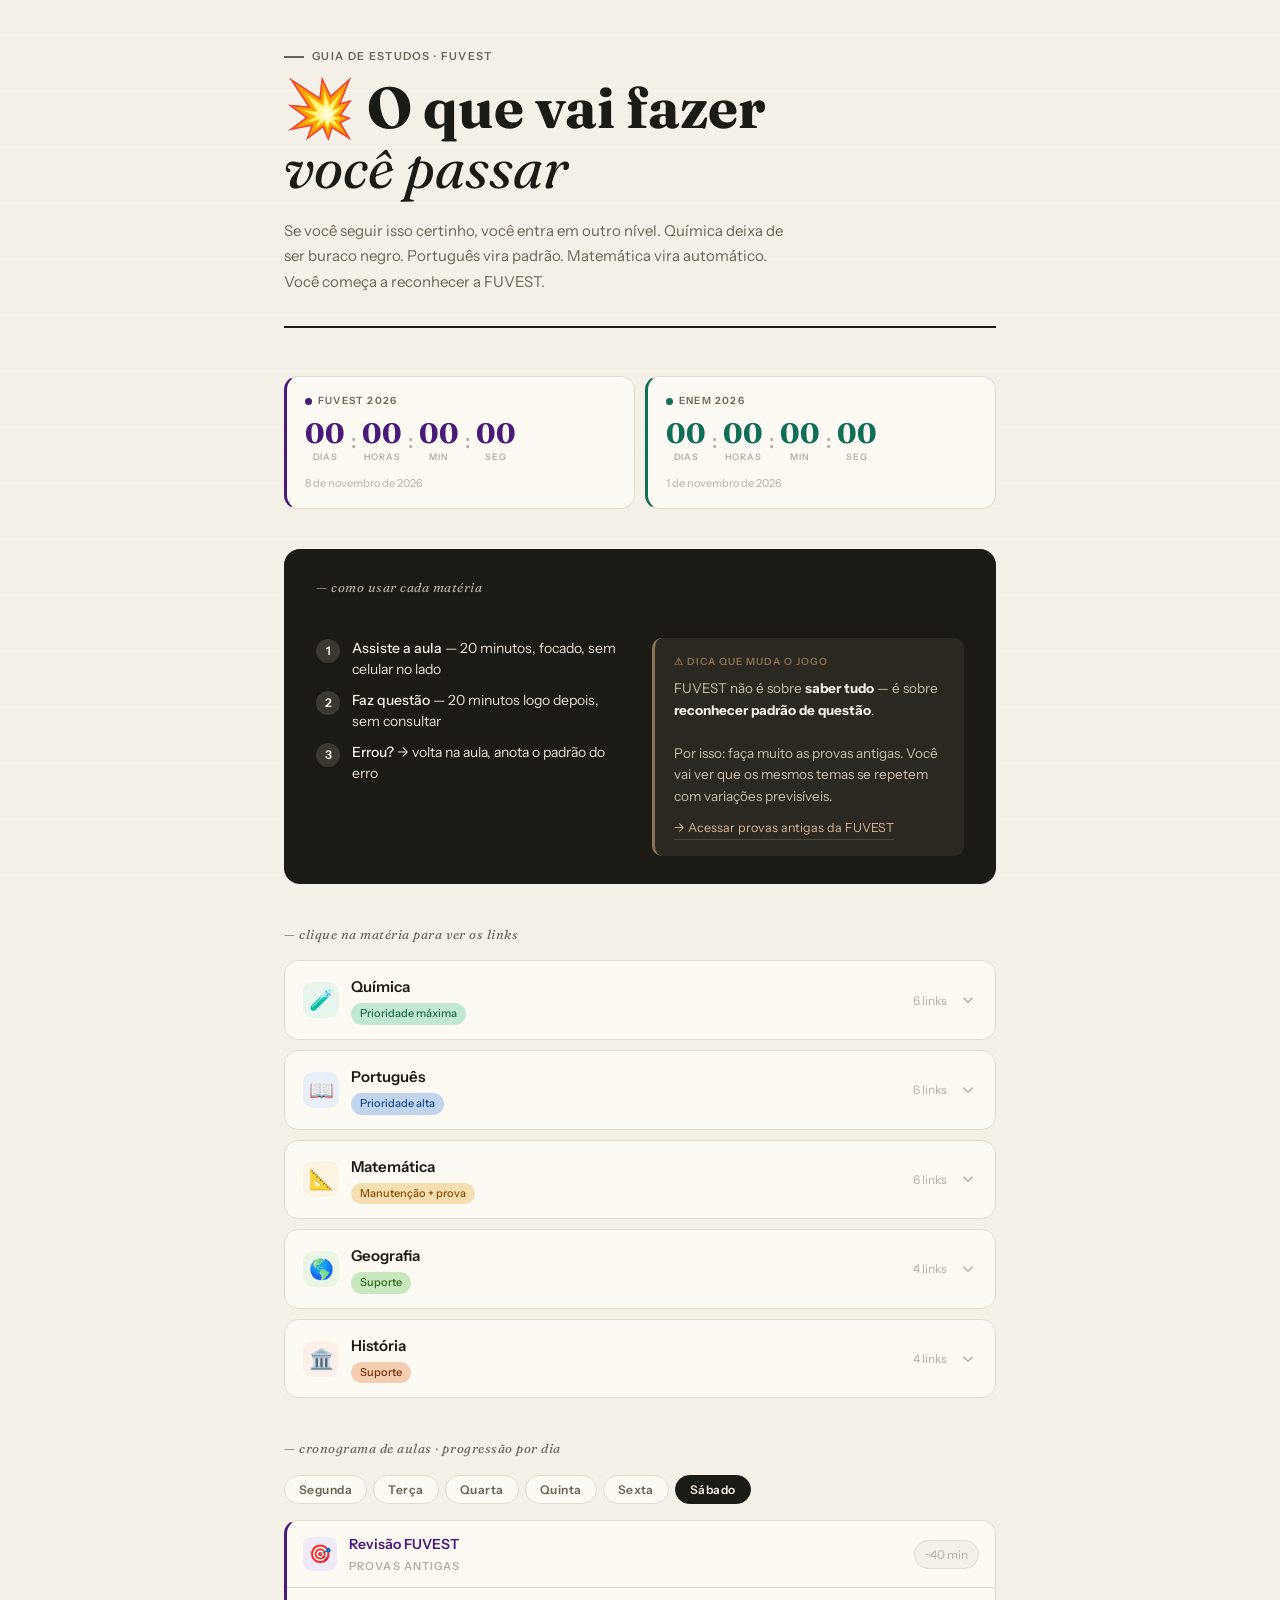
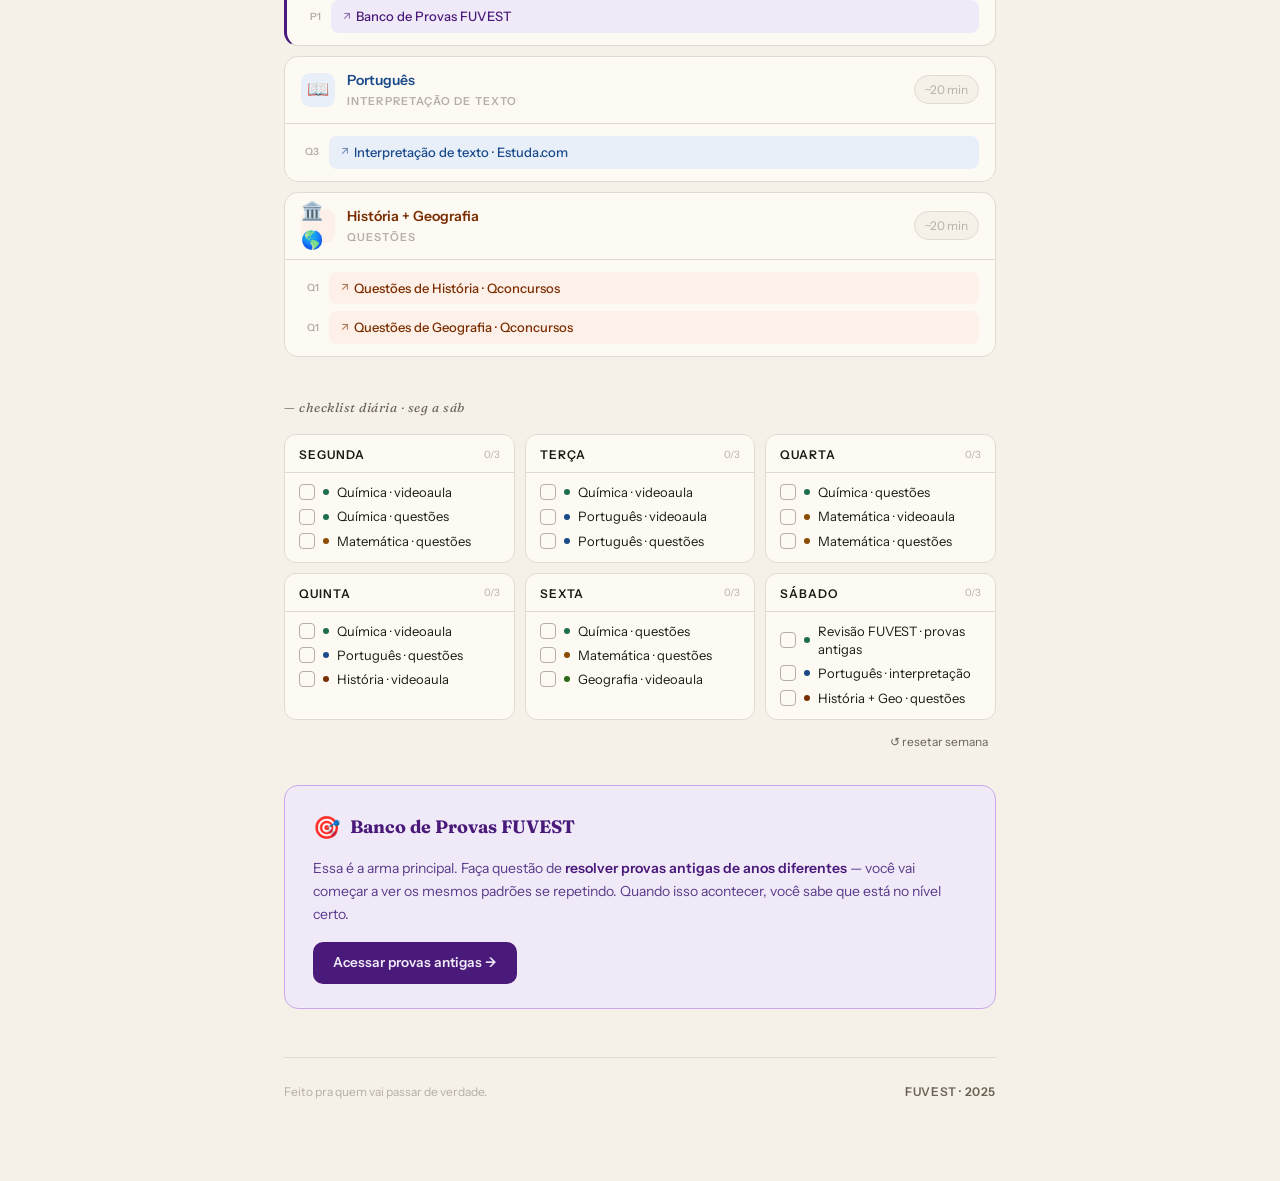
==== Demo.html @ 0f27a781 "Funcionalidades: Adição de estilos de layout, funcionalidade de contagem regressiva, gerenciamento d" ====
<!DOCTYPE html>
<html lang="pt-BR">
<head>
<meta charset="UTF-8">
<meta name="viewport" content="width=device-width, initial-scale=1.0">
<title>💥 O Que Vai Fazer Você Passar</title>
<link rel="preconnect" href="https://fonts.googleapis.com">
<link href="https://fonts.googleapis.com/css2?family=Fraunces:ital,wght@0,400;0,700;1,400&family=Instrument+Sans:wght@400;500;600&display=swap" rel="stylesheet">
<style>
  *, *::before, *::after { box-sizing: border-box; margin: 0; padding: 0; }

  :root {
    --cream: #F5F0E8;
    --ink: #1C1A14;
    --ink-muted: #6B6456;
    --ink-faint: #B5AFA5;
    --paper: #FDFAF4;
    --rule: #E2DACE;

    --quimica: #1D6E4E;
    --quimica-bg: #E8F5EE;
    --quimica-pill: #C2E8D4;

    --portugues: #1A4A8A;
    --portugues-bg: #E8EFF9;
    --portugues-pill: #C2D5F0;

    --matematica: #8A4D00;
    --matematica-bg: #FDF3E3;
    --matematica-pill: #F5DFB0;

    --geo: #2D6B1A;
    --geo-bg: #EBF5E6;
    --geo-pill: #C8E8BE;

    --historia: #7A2D00;
    --historia-bg: #FDF0E8;
    --historia-pill: #F5CDB0;

    --fuvest: #4A1A7A;
    --fuvest-bg: #F0EAF8;
  }

  html { font-size: 16px; }
  body {
    background: var(--cream);
    color: var(--ink);
    font-family: 'Instrument Sans', sans-serif;
    min-height: 100vh;
    line-height: 1.6;
  }

  /* PAPER TEXTURE */
  body::before {
    content: '';
    position: fixed;
    inset: 0;
    background-image:
      repeating-linear-gradient(
        0deg,
        transparent,
        transparent 27px,
        #D8D2C822 28px
      );
    pointer-events: none;
    z-index: 0;
  }

  .container {
    max-width: 760px;
    margin: 0 auto;
    padding: 3rem 1.5rem 5rem;
    position: relative;
    z-index: 1;
  }

  /* HEADER */
  .hero {
    margin-bottom: 3rem;
    padding-bottom: 2rem;
    border-bottom: 2px solid var(--ink);
  }

  .hero-eyebrow {
    font-family: 'Instrument Sans', sans-serif;
    font-size: 11px;
    font-weight: 600;
    letter-spacing: 0.12em;
    text-transform: uppercase;
    color: var(--ink-muted);
    margin-bottom: 0.75rem;
    display: flex;
    align-items: center;
    gap: 8px;
  }

  .hero-eyebrow::before {
    content: '';
    display: inline-block;
    width: 20px;
    height: 2px;
    background: var(--ink-muted);
  }

  .hero-title {
    font-family: 'Fraunces', serif;
    font-size: clamp(2.2rem, 6vw, 3.6rem);
    font-weight: 700;
    line-height: 1.05;
    color: var(--ink);
    margin-bottom: 1.2rem;
  }

  .hero-title em {
    font-style: italic;
    font-weight: 400;
  }

  .hero-desc {
    font-size: 15px;
    color: var(--ink-muted);
    max-width: 500px;
    line-height: 1.7;
  }

  /* CONTAGEM REGRESSIVA */
  .countdown-row {
    display: grid;
    grid-template-columns: 1fr 1fr;
    gap: 10px;
    margin-bottom: 2.5rem;
  }

  @media (max-width: 480px) {
    .countdown-row { grid-template-columns: 1fr; }
  }

  .countdown-card {
    background: var(--paper);
    border: 1px solid var(--rule);
    border-radius: 14px;
    padding: 16px 18px;
    overflow: hidden;
  }

  .countdown-card.fuvest-cd { border-left: 3px solid var(--fuvest); }
  .countdown-card.enem-cd   { border-left: 3px solid #0F6E56; }

  .cd-label {
    font-size: 10px;
    font-weight: 600;
    letter-spacing: 0.12em;
    text-transform: uppercase;
    color: var(--ink-muted);
    margin-bottom: 10px;
    display: flex;
    align-items: center;
    gap: 6px;
  }

  .cd-label-dot {
    width: 7px;
    height: 7px;
    border-radius: 50%;
  }

  .fuvest-cd .cd-label-dot { background: var(--fuvest); }
  .enem-cd   .cd-label-dot { background: #0F6E56; }

  .cd-units {
    display: flex;
    gap: 6px;
    align-items: flex-end;
  }

  .cd-unit { text-align: center; }

  .cd-num {
    font-family: 'Fraunces', serif;
    font-size: 28px;
    font-weight: 700;
    line-height: 1;
    display: block;
    min-width: 36px;
  }

  .fuvest-cd .cd-num { color: var(--fuvest); }
  .enem-cd   .cd-num { color: #0F6E56; }

  .cd-unit-label {
    font-size: 9px;
    font-weight: 600;
    letter-spacing: 0.08em;
    text-transform: uppercase;
    color: var(--ink-faint);
    display: block;
    margin-top: 3px;
  }

  .cd-sep {
    font-family: 'Fraunces', serif;
    font-size: 22px;
    color: var(--ink-faint);
    line-height: 1;
    padding-bottom: 14px;
  }

  .cd-date {
    font-size: 11px;
    color: var(--ink-faint);
    margin-top: 10px;
  }

  /* SEÇÃO: COMO USAR */
  .como-usar {
    background: var(--ink);
    color: var(--cream);
    border-radius: 16px;
    padding: 1.75rem 2rem;
    margin-bottom: 2.5rem;
    display: grid;
    grid-template-columns: 1fr 1fr;
    gap: 1.5rem;
  }

  @media (max-width: 540px) {
    .como-usar { grid-template-columns: 1fr; }
  }

  .como-usar-title {
    font-family: 'Fraunces', serif;
    font-size: 13px;
    font-weight: 400;
    font-style: italic;
    color: #B5AFA5;
    margin-bottom: 1rem;
    letter-spacing: 0.04em;
    grid-column: 1 / -1;
  }

  .steps {
    display: flex;
    flex-direction: column;
    gap: 10px;
  }

  .step {
    display: flex;
    align-items: flex-start;
    gap: 12px;
  }

  .step-num {
    width: 24px;
    height: 24px;
    border-radius: 50%;
    background: #3A3830;
    color: #F5F0E8;
    font-size: 12px;
    font-weight: 600;
    display: flex;
    align-items: center;
    justify-content: center;
    flex-shrink: 0;
    margin-top: 1px;
  }

  .step-text {
    font-size: 14px;
    color: #E8E0D4;
    line-height: 1.5;
  }

  .step-text strong {
    color: #F5F0E8;
    font-weight: 500;
  }

  .dica-box {
    background: #2A2820;
    border-radius: 10px;
    padding: 1rem 1.2rem;
    border-left: 3px solid #8B7355;
  }

  .dica-label {
    font-size: 10px;
    font-weight: 600;
    letter-spacing: 0.1em;
    text-transform: uppercase;
    color: #8B7355;
    margin-bottom: 8px;
  }

  .dica-text {
    font-size: 13.5px;
    color: #C8BFB0;
    line-height: 1.6;
  }

  .dica-text strong {
    color: #F5F0E8;
  }

  .dica-link {
    display: inline-flex;
    align-items: center;
    gap: 4px;
    margin-top: 10px;
    font-size: 12.5px;
    color: #D4B896;
    text-decoration: none;
    border-bottom: 1px solid #8B735566;
    padding-bottom: 1px;
    transition: color 0.15s;
  }

  .dica-link:hover { color: #F5F0E8; }

  /* MATÉRIAS */
  .materias-title {
    font-family: 'Fraunces', serif;
    font-size: 13px;
    font-style: italic;
    color: var(--ink-muted);
    margin-bottom: 1rem;
    letter-spacing: 0.04em;
  }

  .materia-card {
    background: var(--paper);
    border: 1px solid var(--rule);
    border-radius: 14px;
    margin-bottom: 10px;
    overflow: hidden;
    transition: box-shadow 0.2s;
  }

  .materia-card:hover {
    box-shadow: 0 2px 16px rgba(28,26,20,0.07);
  }

  .materia-header {
    display: flex;
    align-items: center;
    gap: 12px;
    padding: 14px 18px;
    cursor: pointer;
    user-select: none;
    transition: background 0.15s;
  }

  .materia-header:hover { background: var(--cream); }

  .m-dot {
    width: 10px;
    height: 10px;
    border-radius: 50%;
    flex-shrink: 0;
  }

  .m-icon {
    font-size: 20px;
    width: 36px;
    height: 36px;
    border-radius: 10px;
    display: flex;
    align-items: center;
    justify-content: center;
    flex-shrink: 0;
  }

  .m-info { flex: 1; }

  .m-name {
    font-weight: 600;
    font-size: 15px;
    color: var(--ink);
    display: block;
  }

  .m-badge {
    display: inline-block;
    font-size: 11px;
    font-weight: 500;
    padding: 2px 9px;
    border-radius: 20px;
    margin-top: 3px;
  }

  .m-count {
    font-size: 12px;
    color: var(--ink-faint);
    white-space: nowrap;
  }

  .m-chevron {
    width: 18px;
    height: 18px;
    color: var(--ink-faint);
    transition: transform 0.25s ease;
    flex-shrink: 0;
  }

  .materia-card.open .m-chevron { transform: rotate(180deg); }

  .materia-body {
    display: none;
    padding: 0 18px 16px;
    border-top: 1px solid var(--rule);
  }

  .materia-card.open .materia-body { display: block; }

  .section-row {
    display: grid;
    grid-template-columns: 1fr 1fr;
    gap: 1rem;
    padding-top: 14px;
  }

  @media (max-width: 500px) {
    .section-row { grid-template-columns: 1fr; }
  }

  .col-label {
    font-size: 10.5px;
    font-weight: 600;
    text-transform: uppercase;
    letter-spacing: 0.1em;
    color: var(--ink-faint);
    margin-bottom: 8px;
  }

  .link-list {
    list-style: none;
    display: flex;
    flex-direction: column;
    gap: 5px;
  }

  .link-list a {
    display: inline-flex;
    align-items: center;
    gap: 5px;
    font-size: 13px;
    font-weight: 500;
    text-decoration: none;
    padding: 5px 11px;
    border-radius: 8px;
    transition: all 0.15s;
    border: 1px solid transparent;
  }

  .link-list a:hover {
    border-color: currentColor;
    opacity: 0.8;
  }

  .link-list a .arr { font-size: 11px; opacity: 0.6; }

  /* CORES POR MATÉRIA */
  .q .m-icon { background: var(--quimica-bg); }
  .q .m-dot { background: var(--quimica); }
  .q .m-badge { background: var(--quimica-pill); color: var(--quimica); }
  .q .link-list a { color: var(--quimica); background: var(--quimica-bg); }

  .p .m-icon { background: var(--portugues-bg); }
  .p .m-dot { background: var(--portugues); }
  .p .m-badge { background: var(--portugues-pill); color: var(--portugues); }
  .p .link-list a { color: var(--portugues); background: var(--portugues-bg); }

  .m .m-icon { background: var(--matematica-bg); }
  .m .m-dot { background: var(--matematica); }
  .m .m-badge { background: var(--matematica-pill); color: var(--matematica); }
  .m .link-list a { color: var(--matematica); background: var(--matematica-bg); }

  .g .m-icon { background: var(--geo-bg); }
  .g .m-dot { background: var(--geo); }
  .g .m-badge { background: var(--geo-pill); color: var(--geo); }
  .g .link-list a { color: var(--geo); background: var(--geo-bg); }

  .h .m-icon { background: var(--historia-bg); }
  .h .m-dot { background: var(--historia); }
  .h .m-badge { background: var(--historia-pill); color: var(--historia); }
  .h .link-list a { color: var(--historia); background: var(--historia-bg); }

  /* FUVEST BANNER */
  .fuvest-banner {
    margin-top: 2rem;
    background: var(--fuvest-bg);
    border: 1px solid #C8A8E8;
    border-radius: 14px;
    padding: 1.5rem 1.75rem;
  }

  .fuvest-header {
    display: flex;
    align-items: center;
    gap: 10px;
    margin-bottom: 0.75rem;
  }

  .fuvest-icon {
    font-size: 22px;
  }

  .fuvest-title {
    font-family: 'Fraunces', serif;
    font-size: 18px;
    font-weight: 700;
    color: var(--fuvest);
  }

  .fuvest-desc {
    font-size: 14px;
    color: #5A3A8A;
    line-height: 1.65;
    margin-bottom: 1rem;
  }

  .fuvest-desc strong { color: var(--fuvest); font-weight: 600; }

  .fuvest-cta {
    display: inline-flex;
    align-items: center;
    gap: 7px;
    background: var(--fuvest);
    color: #F0EAF8;
    font-size: 13.5px;
    font-weight: 600;
    padding: 10px 20px;
    border-radius: 10px;
    text-decoration: none;
    transition: opacity 0.15s;
  }

  .fuvest-cta:hover { opacity: 0.85; }

  /* FOOTER */
  .footer {
    margin-top: 3rem;
    padding-top: 1.5rem;
    border-top: 1px solid var(--rule);
    display: flex;
    align-items: center;
    justify-content: space-between;
    flex-wrap: wrap;
    gap: 8px;
  }

  .footer-text {
    font-size: 12px;
    color: var(--ink-faint);
  }

  .footer-tag {
    font-size: 12px;
    font-weight: 600;
    color: var(--ink-muted);
    letter-spacing: 0.05em;
  }

  /* CHECKLIST SEMANAL */
  .checklist-section {
    margin-top: 2.5rem;
    margin-bottom: 2rem;
  }

  .checklist-section-title {
    font-family: 'Fraunces', serif;
    font-size: 13px;
    font-style: italic;
    color: var(--ink-muted);
    margin-bottom: 1rem;
    letter-spacing: 0.04em;
  }

  .week-grid {
    display: grid;
    grid-template-columns: repeat(3, 1fr);
    gap: 10px;
  }

  @media (max-width: 540px) {
    .week-grid { grid-template-columns: repeat(2, 1fr); }
  }

  .day-card {
    background: var(--paper);
    border: 1px solid var(--rule);
    border-radius: 12px;
    overflow: hidden;
  }

  .day-card.today {
    border-color: var(--ink);
    box-shadow: 0 0 0 2px var(--ink);
  }

  .day-header {
    display: flex;
    align-items: center;
    justify-content: space-between;
    padding: 10px 14px 8px;
    border-bottom: 1px solid var(--rule);
  }

  .day-name {
    font-size: 12px;
    font-weight: 600;
    letter-spacing: 0.08em;
    text-transform: uppercase;
    color: var(--ink);
  }

  .day-card.today .day-name {
    color: var(--ink);
  }

  .today-badge {
    display: none;
    font-size: 10px;
    font-weight: 600;
    background: var(--ink);
    color: var(--cream);
    padding: 2px 7px;
    border-radius: 20px;
    letter-spacing: 0.05em;
  }

  .day-card.today .today-badge { display: inline-block; }

  .day-progress {
    font-size: 10px;
    color: var(--ink-faint);
  }

  .day-card.today .day-progress { display: none; }

  .day-tasks {
    padding: 10px 14px 12px;
    display: flex;
    flex-direction: column;
    gap: 6px;
  }

  .task-item {
    display: flex;
    align-items: center;
    gap: 8px;
    cursor: pointer;
    user-select: none;
  }

  .task-check {
    width: 16px;
    height: 16px;
    border-radius: 4px;
    border: 1.5px solid var(--ink-faint);
    flex-shrink: 0;
    display: flex;
    align-items: center;
    justify-content: center;
    transition: all 0.15s;
    background: transparent;
  }

  .task-item.done .task-check {
    background: var(--ink);
    border-color: var(--ink);
  }

  .task-check-svg {
    width: 9px;
    height: 9px;
    display: none;
  }

  .task-item.done .task-check-svg { display: block; }

  .task-label {
    font-size: 13px;
    color: var(--ink);
    line-height: 1.4;
    transition: all 0.15s;
  }

  .task-item.done .task-label {
    color: var(--ink-faint);
    text-decoration: line-through;
  }

  .task-dot {
    width: 6px;
    height: 6px;
    border-radius: 50%;
    flex-shrink: 0;
  }

  .task-dot.q { background: var(--quimica); }
  .task-dot.p { background: var(--portugues); }
  .task-dot.m { background: var(--matematica); }
  .task-dot.g { background: var(--geo); }
  .task-dot.h { background: var(--historia); }

  .reset-row {
    display: flex;
    justify-content: flex-end;
    margin-top: 10px;
  }

  .reset-btn {
    font-size: 12px;
    color: var(--ink-muted);
    background: none;
    border: none;
    cursor: pointer;
    padding: 4px 8px;
    border-radius: 6px;
    transition: background 0.15s;
    font-family: 'Instrument Sans', sans-serif;
  }

  .reset-btn:hover { background: var(--rule); }

  /* ANIMATIONS */
  @keyframes fadeUp {
    from { opacity: 0; transform: translateY(12px); }
    to { opacity: 1; transform: translateY(0); }
  }

  .hero { animation: fadeUp 0.5s ease both; }
  .como-usar { animation: fadeUp 0.5s 0.1s ease both; }
  .materia-card:nth-child(1) { animation: fadeUp 0.5s 0.15s ease both; }
  .materia-card:nth-child(2) { animation: fadeUp 0.5s 0.2s ease both; }
  .materia-card:nth-child(3) { animation: fadeUp 0.5s 0.25s ease both; }
  .materia-card:nth-child(4) { animation: fadeUp 0.5s 0.3s ease both; }
  .materia-card:nth-child(5) { animation: fadeUp 0.5s 0.35s ease both; }
  .fuvest-banner { animation: fadeUp 0.5s 0.4s ease both; }

  /* CRONOGRAMA */
  .cronograma-section {
    margin-top: 2.5rem;
    margin-bottom: 2rem;
  }

  .cronograma-title {
    font-family: 'Fraunces', serif;
    font-size: 13px;
    font-style: italic;
    color: var(--ink-muted);
    margin-bottom: 1rem;
    letter-spacing: 0.04em;
  }

  .cronograma-tabs {
    display: flex;
    gap: 6px;
    margin-bottom: 1rem;
    flex-wrap: wrap;
  }

  .crono-tab {
    font-family: 'Instrument Sans', sans-serif;
    font-size: 12px;
    font-weight: 600;
    padding: 6px 14px;
    border-radius: 20px;
    border: 1.5px solid var(--rule);
    background: var(--paper);
    color: var(--ink-muted);
    cursor: pointer;
    transition: all 0.15s;
    letter-spacing: 0.04em;
  }

  .crono-tab:hover { border-color: var(--ink-muted); color: var(--ink); }

  .crono-tab.active {
    background: var(--ink);
    color: var(--cream);
    border-color: var(--ink);
  }

  .crono-day { display: none; }
  .crono-day.active { display: flex; flex-direction: column; gap: 10px; }

  .crono-slot {
    background: var(--paper);
    border: 1px solid var(--rule);
    border-radius: 14px;
    overflow: hidden;
  }

  .crono-slot-header {
    display: flex;
    align-items: center;
    gap: 12px;
    padding: 12px 16px;
    border-bottom: 1px solid var(--rule);
  }

  .crono-slot-icon {
    font-size: 18px;
    width: 34px;
    height: 34px;
    border-radius: 9px;
    display: flex;
    align-items: center;
    justify-content: center;
    flex-shrink: 0;
  }

  .crono-slot-info { flex: 1; }

  .crono-slot-materia {
    font-size: 14px;
    font-weight: 600;
    color: var(--ink);
    display: block;
  }

  .crono-slot-tipo {
    font-size: 11px;
    font-weight: 600;
    text-transform: uppercase;
    letter-spacing: 0.1em;
    color: var(--ink-faint);
    margin-top: 2px;
    display: block;
  }

  .crono-slot-tempo {
    font-size: 12px;
    color: var(--ink-faint);
    white-space: nowrap;
    background: var(--cream);
    border: 1px solid var(--rule);
    padding: 4px 10px;
    border-radius: 20px;
  }

  .crono-slot-body {
    padding: 12px 16px;
    display: flex;
    flex-direction: column;
    gap: 7px;
  }

  .crono-aula-item {
    display: flex;
    align-items: center;
    gap: 10px;
  }

  .crono-aula-num {
    font-size: 10px;
    font-weight: 600;
    color: var(--ink-faint);
    width: 18px;
    text-align: right;
    flex-shrink: 0;
  }

  .crono-aula-link {
    display: inline-flex;
    align-items: center;
    gap: 5px;
    font-size: 13px;
    font-weight: 500;
    text-decoration: none;
    padding: 5px 11px;
    border-radius: 8px;
    border: 1px solid transparent;
    transition: all 0.15s;
    flex: 1;
  }

  .crono-aula-link:hover { border-color: currentColor; opacity: 0.8; }

  .crono-aula-link.placeholder {
    opacity: 0.45;
    cursor: default;
    font-style: italic;
  }

  .crono-aula-link.placeholder:hover { border-color: transparent; opacity: 0.45; }

  .crono-aula-link .arr { font-size: 11px; opacity: 0.6; }

  /* cores por matéria nos slots */
  .crono-slot.sq .crono-slot-icon { background: var(--quimica-bg); }
  .crono-slot.sq .crono-aula-link { color: var(--quimica); background: var(--quimica-bg); }
  .crono-slot.sq .crono-slot-materia { color: var(--quimica); }

  .crono-slot.sp .crono-slot-icon { background: var(--portugues-bg); }
  .crono-slot.sp .crono-aula-link { color: var(--portugues); background: var(--portugues-bg); }
  .crono-slot.sp .crono-slot-materia { color: var(--portugues); }

  .crono-slot.sm .crono-slot-icon { background: var(--matematica-bg); }
  .crono-slot.sm .crono-aula-link { color: var(--matematica); background: var(--matematica-bg); }
  .crono-slot.sm .crono-slot-materia { color: var(--matematica); }

  .crono-slot.sg .crono-slot-icon { background: var(--geo-bg); }
  .crono-slot.sg .crono-aula-link { color: var(--geo); background: var(--geo-bg); }
  .crono-slot.sg .crono-slot-materia { color: var(--geo); }

  .crono-slot.sh .crono-slot-icon { background: var(--historia-bg); }
  .crono-slot.sh .crono-aula-link { color: var(--historia); background: var(--historia-bg); }
  .crono-slot.sh .crono-slot-materia { color: var(--historia); }

  .crono-slot.sr { border-left: 3px solid var(--fuvest); }
  .crono-slot.sr .crono-slot-icon { background: var(--fuvest-bg); }
  .crono-slot.sr .crono-aula-link { color: var(--fuvest); background: var(--fuvest-bg); }
  .crono-slot.sr .crono-slot-materia { color: var(--fuvest); }
</style>
</head>
<body>
<div class="container">

  <!-- HERO -->
  <header class="hero">
    <p class="hero-eyebrow">Guia de estudos · FUVEST</p>
    <h1 class="hero-title">💥 O que vai fazer<br><em>você passar</em></h1>
    <p class="hero-desc">Se você seguir isso certinho, você entra em outro nível. Química deixa de ser buraco negro. Português vira padrão. Matemática vira automático. Você começa a reconhecer a FUVEST.</p>
  </header>

  <!-- CONTAGEM REGRESSIVA -->
  <div class="countdown-row">
    <div class="countdown-card fuvest-cd">
      <div class="cd-label"><span class="cd-label-dot"></span> FUVEST 2026</div>
      <div class="cd-units">
        <div class="cd-unit">
          <span class="cd-num" id="fv-days">--</span>
          <span class="cd-unit-label">dias</span>
        </div>
        <span class="cd-sep">:</span>
        <div class="cd-unit">
          <span class="cd-num" id="fv-hours">--</span>
          <span class="cd-unit-label">horas</span>
        </div>
        <span class="cd-sep">:</span>
        <div class="cd-unit">
          <span class="cd-num" id="fv-mins">--</span>
          <span class="cd-unit-label">min</span>
        </div>
        <span class="cd-sep">:</span>
        <div class="cd-unit">
          <span class="cd-num" id="fv-secs">--</span>
          <span class="cd-unit-label">seg</span>
        </div>
      </div>
      <p class="cd-date">8 de novembro de 2026</p>
    </div>

    <div class="countdown-card enem-cd">
      <div class="cd-label"><span class="cd-label-dot"></span> ENEM 2026</div>
      <div class="cd-units">
        <div class="cd-unit">
          <span class="cd-num" id="en-days">--</span>
          <span class="cd-unit-label">dias</span>
        </div>
        <span class="cd-sep">:</span>
        <div class="cd-unit">
          <span class="cd-num" id="en-hours">--</span>
          <span class="cd-unit-label">horas</span>
        </div>
        <span class="cd-sep">:</span>
        <div class="cd-unit">
          <span class="cd-num" id="en-mins">--</span>
          <span class="cd-unit-label">min</span>
        </div>
        <span class="cd-sep">:</span>
        <div class="cd-unit">
          <span class="cd-num" id="en-secs">--</span>
          <span class="cd-unit-label">seg</span>
        </div>
      </div>
      <p class="cd-date">1 de novembro de 2026</p>
    </div>
  </div>

  <!-- COMO USAR -->
  <div class="como-usar">
    <p class="como-usar-title">— como usar cada matéria</p>

    <div class="steps">
      <div class="step">
        <div class="step-num">1</div>
        <div class="step-text"><strong>Assiste a aula</strong> — 20 minutos, focado, sem celular no lado</div>
      </div>
      <div class="step">
        <div class="step-num">2</div>
        <div class="step-text"><strong>Faz questão</strong> — 20 minutos logo depois, sem consultar</div>
      </div>
      <div class="step">
        <div class="step-num">3</div>
        <div class="step-text"><strong>Errou?</strong> → volta na aula, anota o padrão do erro</div>
      </div>
    </div>

    <div class="dica-box">
      <p class="dica-label">⚠ dica que muda o jogo</p>
      <p class="dica-text">
        FUVEST não é sobre <strong>saber tudo</strong> — é sobre <strong>reconhecer padrão de questão</strong>.<br><br>
        Por isso: faça muito as provas antigas. Você vai ver que os mesmos temas se repetem com variações previsíveis.
      </p>
      <a class="dica-link" href="https://vestibulares.fuvest.br/provas" target="_blank">
        → Acessar provas antigas da FUVEST
      </a>
    </div>
  </div>

  <!-- MATÉRIAS -->
  <p class="materias-title">— clique na matéria para ver os links</p>

  <div class="materias-list">

    <!-- QUÍMICA -->
    <div class="materia-card q" onclick="toggle(this)">
      <div class="materia-header">
        <div class="m-icon">🧪</div>
        <div class="m-info">
          <span class="m-name">Química</span>
          <span class="m-badge">Prioridade máxima</span>
        </div>
        <span class="m-count">6 links</span>
        <svg class="m-chevron" viewBox="0 0 24 24" fill="none" stroke="currentColor" stroke-width="2"><polyline points="6 9 12 15 18 9"/></svg>
      </div>
      <div class="materia-body">
        <div class="section-row">
          <div class="section-col">
            <p class="col-label">🎥 Videoaulas</p>
            <ul class="link-list">
              <li><a href="https://www.youtube.com/@quimicadomonstro" target="_blank"><span class="arr">↗</span> Química do Monstro</a></li>
              <li><a href="https://www.youtube.com/@ProfessorMichel" target="_blank"><span class="arr">↗</span> Professor Michel</a></li>
              <li><a href="https://www.youtube.com/@MeSalva" target="_blank"><span class="arr">↗</span> Me Salva</a></li>
            </ul>
          </div>
          <div class="section-col">
            <p class="col-label">📝 Questões</p>
            <ul class="link-list">
              <li><a href="https://www.estuda.com/questoes/?categoria=quimica" target="_blank"><span class="arr">↗</span> Estuda.com</a></li>
              <li><a href="https://www.qconcursos.com/questoes-de-vestibular/disciplinas/quimica" target="_blank"><span class="arr">↗</span> Qconcursos</a></li>
              <li><a href="https://vestibulares.fuvest.br/provas" target="_blank"><span class="arr">↗</span> Provas FUVEST</a></li>
            </ul>
          </div>
        </div>
      </div>
    </div>

    <!-- PORTUGUÊS -->
    <div class="materia-card p" onclick="toggle(this)">
      <div class="materia-header">
        <div class="m-icon">📖</div>
        <div class="m-info">
          <span class="m-name">Português</span>
          <span class="m-badge">Prioridade alta</span>
        </div>
        <span class="m-count">6 links</span>
        <svg class="m-chevron" viewBox="0 0 24 24" fill="none" stroke="currentColor" stroke-width="2"><polyline points="6 9 12 15 18 9"/></svg>
      </div>
      <div class="materia-body">
        <div class="section-row">
          <div class="section-col">
            <p class="col-label">🎥 Videoaulas</p>
            <ul class="link-list">
              <li><a href="https://www.youtube.com/@noslen" target="_blank"><span class="arr">↗</span> Noslen</a></li>
              <li><a href="https://www.youtube.com/@portuguescomleticia" target="_blank"><span class="arr">↗</span> Português c/ Letícia</a></li>
              <li><a href="https://www.youtube.com/@MeSalva" target="_blank"><span class="arr">↗</span> Me Salva</a></li>
            </ul>
          </div>
          <div class="section-col">
            <p class="col-label">📝 Questões</p>
            <ul class="link-list">
              <li><a href="https://www.qconcursos.com/questoes-de-vestibular/disciplinas/letras-portugues" target="_blank"><span class="arr">↗</span> Qconcursos</a></li>
              <li><a href="https://www.estuda.com/questoes/?categoria=portugues" target="_blank"><span class="arr">↗</span> Estuda.com</a></li>
              <li><a href="https://vestibulares.fuvest.br/provas" target="_blank"><span class="arr">↗</span> Provas FUVEST</a></li>
            </ul>
          </div>
        </div>
      </div>
    </div>

    <!-- MATEMÁTICA -->
    <div class="materia-card m" onclick="toggle(this)">
      <div class="materia-header">
        <div class="m-icon">📐</div>
        <div class="m-info">
          <span class="m-name">Matemática</span>
          <span class="m-badge">Manutenção + prova</span>
        </div>
        <span class="m-count">6 links</span>
        <svg class="m-chevron" viewBox="0 0 24 24" fill="none" stroke="currentColor" stroke-width="2"><polyline points="6 9 12 15 18 9"/></svg>
      </div>
      <div class="materia-body">
        <div class="section-row">
          <div class="section-col">
            <p class="col-label">🎥 Videoaulas</p>
            <ul class="link-list">
              <li><a href="https://www.youtube.com/@professorferretto" target="_blank"><span class="arr">↗</span> Professor Ferretto</a></li>
              <li><a href="https://www.youtube.com/@matematicaemexercicios" target="_blank"><span class="arr">↗</span> Matemática em Exercícios</a></li>
              <li><a href="https://www.youtube.com/@MeSalva" target="_blank"><span class="arr">↗</span> Me Salva</a></li>
            </ul>
          </div>
          <div class="section-col">
            <p class="col-label">📝 Questões</p>
            <ul class="link-list">
              <li><a href="https://www.estuda.com/questoes/?categoria=matematica" target="_blank"><span class="arr">↗</span> Estuda.com</a></li>
              <li><a href="https://www.qconcursos.com/questoes-de-vestibular/disciplinas/matematica" target="_blank"><span class="arr">↗</span> Qconcursos</a></li>
              <li><a href="https://vestibulares.fuvest.br/provas" target="_blank"><span class="arr">↗</span> Provas FUVEST</a></li>
            </ul>
          </div>
        </div>
      </div>
    </div>

    <!-- GEOGRAFIA -->
    <div class="materia-card g" onclick="toggle(this)">
      <div class="materia-header">
        <div class="m-icon">🌎</div>
        <div class="m-info">
          <span class="m-name">Geografia</span>
          <span class="m-badge">Suporte</span>
        </div>
        <span class="m-count">4 links</span>
        <svg class="m-chevron" viewBox="0 0 24 24" fill="none" stroke="currentColor" stroke-width="2"><polyline points="6 9 12 15 18 9"/></svg>
      </div>
      <div class="materia-body">
        <div class="section-row">
          <div class="section-col">
            <p class="col-label">🎥 Videoaulas</p>
            <ul class="link-list">
              <li><a href="https://www.youtube.com/@geobrasil" target="_blank"><span class="arr">↗</span> Geo Brasil</a></li>
              <li><a href="https://www.youtube.com/@parabolica" target="_blank"><span class="arr">↗</span> Parabólica</a></li>
            </ul>
          </div>
          <div class="section-col">
            <p class="col-label">📝 Questões</p>
            <ul class="link-list">
              <li><a href="https://www.estuda.com/questoes/?categoria=geografia" target="_blank"><span class="arr">↗</span> Estuda.com</a></li>
              <li><a href="https://www.qconcursos.com/questoes-de-vestibular/disciplinas/geografia" target="_blank"><span class="arr">↗</span> Qconcursos</a></li>
            </ul>
          </div>
        </div>
      </div>
    </div>

    <!-- HISTÓRIA -->
    <div class="materia-card h" onclick="toggle(this)">
      <div class="materia-header">
        <div class="m-icon">🏛️</div>
        <div class="m-info">
          <span class="m-name">História</span>
          <span class="m-badge">Suporte</span>
        </div>
        <span class="m-count">4 links</span>
        <svg class="m-chevron" viewBox="0 0 24 24" fill="none" stroke="currentColor" stroke-width="2"><polyline points="6 9 12 15 18 9"/></svg>
      </div>
      <div class="materia-body">
        <div class="section-row">
          <div class="section-col">
            <p class="col-label">🎥 Videoaulas</p>
            <ul class="link-list">
              <li><a href="https://www.youtube.com/@parabolica" target="_blank"><span class="arr">↗</span> Parabólica</a></li>
              <li><a href="https://www.youtube.com/@SeLigaNessaHistoria" target="_blank"><span class="arr">↗</span> Se Liga Nessa História</a></li>
            </ul>
          </div>
          <div class="section-col">
            <p class="col-label">📝 Questões</p>
            <ul class="link-list">
              <li><a href="https://www.estuda.com/questoes/?categoria=historia" target="_blank"><span class="arr">↗</span> Estuda.com</a></li>
              <li><a href="https://www.qconcursos.com/questoes-de-vestibular/disciplinas/historia" target="_blank"><span class="arr">↗</span> Qconcursos</a></li>
            </ul>
          </div>
        </div>
      </div>
    </div>

  </div>

  <!-- CRONOGRAMA DIÁRIO -->
  <div class="cronograma-section">
    <p class="cronograma-title">— cronograma de aulas · progressão por dia</p>

    <div class="cronograma-tabs">
      <button class="crono-tab active" onclick="switchDay('seg', this)">Segunda</button>
      <button class="crono-tab" onclick="switchDay('ter', this)">Terça</button>
      <button class="crono-tab" onclick="switchDay('qua', this)">Quarta</button>
      <button class="crono-tab" onclick="switchDay('qui', this)">Quinta</button>
      <button class="crono-tab" onclick="switchDay('sex', this)">Sexta</button>
      <button class="crono-tab" onclick="switchDay('sab', this)">Sábado</button>
    </div>

    <!-- SEGUNDA -->
    <div class="crono-day active" id="crono-seg">

      <div class="crono-slot sq">
        <div class="crono-slot-header">
          <div class="crono-slot-icon">🧪</div>
          <div class="crono-slot-info">
            <span class="crono-slot-materia">Química</span>
            <span class="crono-slot-tipo">Videoaula</span>
          </div>
          <span class="crono-slot-tempo">~20 min</span>
        </div>
        <div class="crono-slot-body">
          <div class="crono-aula-item">
            <span class="crono-aula-num">A1</span>
            <a href="#" class="crono-aula-link placeholder"><span class="arr">↗</span> Aula 1 · adicionar link</a>
          </div>
        </div>
      </div>

      <div class="crono-slot sq">
        <div class="crono-slot-header">
          <div class="crono-slot-icon">🧪</div>
          <div class="crono-slot-info">
            <span class="crono-slot-materia">Química</span>
            <span class="crono-slot-tipo">Questões</span>
          </div>
          <span class="crono-slot-tempo">~20 min</span>
        </div>
        <div class="crono-slot-body">
          <div class="crono-aula-item">
            <span class="crono-aula-num">Q1</span>
            <a href="https://www.estuda.com/questoes/?categoria=quimica" target="_blank" class="crono-aula-link"><span class="arr">↗</span> Questões de Química · Estuda.com</a>
          </div>
        </div>
      </div>

      <div class="crono-slot sm">
        <div class="crono-slot-header">
          <div class="crono-slot-icon">📐</div>
          <div class="crono-slot-info">
            <span class="crono-slot-materia">Matemática</span>
            <span class="crono-slot-tipo">Questões</span>
          </div>
          <span class="crono-slot-tempo">~20 min</span>
        </div>
        <div class="crono-slot-body">
          <div class="crono-aula-item">
            <span class="crono-aula-num">Q1</span>
            <a href="https://www.estuda.com/questoes/?categoria=matematica" target="_blank" class="crono-aula-link"><span class="arr">↗</span> Questões de Matemática · Estuda.com</a>
          </div>
        </div>
      </div>

    </div>

    <!-- TERÇA -->
    <div class="crono-day" id="crono-ter">

      <div class="crono-slot sq">
        <div class="crono-slot-header">
          <div class="crono-slot-icon">🧪</div>
          <div class="crono-slot-info">
            <span class="crono-slot-materia">Química</span>
            <span class="crono-slot-tipo">Videoaula</span>
          </div>
          <span class="crono-slot-tempo">~20 min</span>
        </div>
        <div class="crono-slot-body">
          <div class="crono-aula-item">
            <span class="crono-aula-num">A2</span>
            <a href="#" class="crono-aula-link placeholder"><span class="arr">↗</span> Aula 2 · adicionar link</a>
          </div>
        </div>
      </div>

      <div class="crono-slot sp">
        <div class="crono-slot-header">
          <div class="crono-slot-icon">📖</div>
          <div class="crono-slot-info">
            <span class="crono-slot-materia">Português</span>
            <span class="crono-slot-tipo">Videoaula</span>
          </div>
          <span class="crono-slot-tempo">~20 min</span>
        </div>
        <div class="crono-slot-body">
          <div class="crono-aula-item">
            <span class="crono-aula-num">A1</span>
            <a href="#" class="crono-aula-link placeholder"><span class="arr">↗</span> Aula 1 · adicionar link</a>
          </div>
        </div>
      </div>

      <div class="crono-slot sp">
        <div class="crono-slot-header">
          <div class="crono-slot-icon">📖</div>
          <div class="crono-slot-info">
            <span class="crono-slot-materia">Português</span>
            <span class="crono-slot-tipo">Questões</span>
          </div>
          <span class="crono-slot-tempo">~20 min</span>
        </div>
        <div class="crono-slot-body">
          <div class="crono-aula-item">
            <span class="crono-aula-num">Q1</span>
            <a href="https://www.qconcursos.com/questoes-de-vestibular/disciplinas/letras-portugues" target="_blank" class="crono-aula-link"><span class="arr">↗</span> Questões de Português · Qconcursos</a>
          </div>
        </div>
      </div>

    </div>

    <!-- QUARTA -->
    <div class="crono-day" id="crono-qua">

      <div class="crono-slot sq">
        <div class="crono-slot-header">
          <div class="crono-slot-icon">🧪</div>
          <div class="crono-slot-info">
            <span class="crono-slot-materia">Química</span>
            <span class="crono-slot-tipo">Questões</span>
          </div>
          <span class="crono-slot-tempo">~20 min</span>
        </div>
        <div class="crono-slot-body">
          <div class="crono-aula-item">
            <span class="crono-aula-num">Q2</span>
            <a href="https://www.qconcursos.com/questoes-de-vestibular/disciplinas/quimica" target="_blank" class="crono-aula-link"><span class="arr">↗</span> Questões de Química · Qconcursos</a>
          </div>
        </div>
      </div>

      <div class="crono-slot sm">
        <div class="crono-slot-header">
          <div class="crono-slot-icon">📐</div>
          <div class="crono-slot-info">
            <span class="crono-slot-materia">Matemática</span>
            <span class="crono-slot-tipo">Videoaula</span>
          </div>
          <span class="crono-slot-tempo">~20 min</span>
        </div>
        <div class="crono-slot-body">
          <div class="crono-aula-item">
            <span class="crono-aula-num">A1</span>
            <a href="#" class="crono-aula-link placeholder"><span class="arr">↗</span> Aula 1 · adicionar link</a>
          </div>
        </div>
      </div>

      <div class="crono-slot sm">
        <div class="crono-slot-header">
          <div class="crono-slot-icon">📐</div>
          <div class="crono-slot-info">
            <span class="crono-slot-materia">Matemática</span>
            <span class="crono-slot-tipo">Questões</span>
          </div>
          <span class="crono-slot-tempo">~20 min</span>
        </div>
        <div class="crono-slot-body">
          <div class="crono-aula-item">
            <span class="crono-aula-num">Q2</span>
            <a href="https://www.qconcursos.com/questoes-de-vestibular/disciplinas/matematica" target="_blank" class="crono-aula-link"><span class="arr">↗</span> Questões de Matemática · Qconcursos</a>
          </div>
        </div>
      </div>

    </div>

    <!-- QUINTA -->
    <div class="crono-day" id="crono-qui">

      <div class="crono-slot sq">
        <div class="crono-slot-header">
          <div class="crono-slot-icon">🧪</div>
          <div class="crono-slot-info">
            <span class="crono-slot-materia">Química</span>
            <span class="crono-slot-tipo">Videoaula</span>
          </div>
          <span class="crono-slot-tempo">~20 min</span>
        </div>
        <div class="crono-slot-body">
          <div class="crono-aula-item">
            <span class="crono-aula-num">A3</span>
            <a href="#" class="crono-aula-link placeholder"><span class="arr">↗</span> Aula 3 · adicionar link</a>
          </div>
        </div>
      </div>

      <div class="crono-slot sp">
        <div class="crono-slot-header">
          <div class="crono-slot-icon">📖</div>
          <div class="crono-slot-info">
            <span class="crono-slot-materia">Português</span>
            <span class="crono-slot-tipo">Questões</span>
          </div>
          <span class="crono-slot-tempo">~20 min</span>
        </div>
        <div class="crono-slot-body">
          <div class="crono-aula-item">
            <span class="crono-aula-num">Q2</span>
            <a href="https://www.estuda.com/questoes/?categoria=portugues" target="_blank" class="crono-aula-link"><span class="arr">↗</span> Questões de Português · Estuda.com</a>
          </div>
        </div>
      </div>

      <div class="crono-slot sh">
        <div class="crono-slot-header">
          <div class="crono-slot-icon">🏛️</div>
          <div class="crono-slot-info">
            <span class="crono-slot-materia">História</span>
            <span class="crono-slot-tipo">Videoaula</span>
          </div>
          <span class="crono-slot-tempo">~20 min</span>
        </div>
        <div class="crono-slot-body">
          <div class="crono-aula-item">
            <span class="crono-aula-num">A1</span>
            <a href="#" class="crono-aula-link placeholder"><span class="arr">↗</span> Aula 1 · adicionar link</a>
          </div>
        </div>
      </div>

    </div>

    <!-- SEXTA -->
    <div class="crono-day" id="crono-sex">

      <div class="crono-slot sq">
        <div class="crono-slot-header">
          <div class="crono-slot-icon">🧪</div>
          <div class="crono-slot-info">
            <span class="crono-slot-materia">Química</span>
            <span class="crono-slot-tipo">Questões</span>
          </div>
          <span class="crono-slot-tempo">~20 min</span>
        </div>
        <div class="crono-slot-body">
          <div class="crono-aula-item">
            <span class="crono-aula-num">Q3</span>
            <a href="https://vestibulares.fuvest.br/provas" target="_blank" class="crono-aula-link"><span class="arr">↗</span> Questões FUVEST · Química</a>
          </div>
        </div>
      </div>

      <div class="crono-slot sm">
        <div class="crono-slot-header">
          <div class="crono-slot-icon">📐</div>
          <div class="crono-slot-info">
            <span class="crono-slot-materia">Matemática</span>
            <span class="crono-slot-tipo">Questões</span>
          </div>
          <span class="crono-slot-tempo">~20 min</span>
        </div>
        <div class="crono-slot-body">
          <div class="crono-aula-item">
            <span class="crono-aula-num">Q3</span>
            <a href="https://vestibulares.fuvest.br/provas" target="_blank" class="crono-aula-link"><span class="arr">↗</span> Questões FUVEST · Matemática</a>
          </div>
        </div>
      </div>

      <div class="crono-slot sg">
        <div class="crono-slot-header">
          <div class="crono-slot-icon">🌎</div>
          <div class="crono-slot-info">
            <span class="crono-slot-materia">Geografia</span>
            <span class="crono-slot-tipo">Videoaula</span>
          </div>
          <span class="crono-slot-tempo">~20 min</span>
        </div>
        <div class="crono-slot-body">
          <div class="crono-aula-item">
            <span class="crono-aula-num">A1</span>
            <a href="#" class="crono-aula-link placeholder"><span class="arr">↗</span> Aula 1 · adicionar link</a>
          </div>
        </div>
      </div>

    </div>

    <!-- SÁBADO -->
    <div class="crono-day" id="crono-sab">

      <div class="crono-slot sr">
        <div class="crono-slot-header">
          <div class="crono-slot-icon">🎯</div>
          <div class="crono-slot-info">
            <span class="crono-slot-materia">Revisão FUVEST</span>
            <span class="crono-slot-tipo">Provas antigas</span>
          </div>
          <span class="crono-slot-tempo">~40 min</span>
        </div>
        <div class="crono-slot-body">
          <div class="crono-aula-item">
            <span class="crono-aula-num">P1</span>
            <a href="https://vestibulares.fuvest.br/provas" target="_blank" class="crono-aula-link"><span class="arr">↗</span> Banco de Provas FUVEST</a>
          </div>
        </div>
      </div>

      <div class="crono-slot sp">
        <div class="crono-slot-header">
          <div class="crono-slot-icon">📖</div>
          <div class="crono-slot-info">
            <span class="crono-slot-materia">Português</span>
            <span class="crono-slot-tipo">Interpretação de texto</span>
          </div>
          <span class="crono-slot-tempo">~20 min</span>
        </div>
        <div class="crono-slot-body">
          <div class="crono-aula-item">
            <span class="crono-aula-num">Q3</span>
            <a href="https://www.estuda.com/questoes/?categoria=portugues" target="_blank" class="crono-aula-link"><span class="arr">↗</span> Interpretação de texto · Estuda.com</a>
          </div>
        </div>
      </div>

      <div class="crono-slot sh">
        <div class="crono-slot-header">
          <div class="crono-slot-icon">🏛️🌎</div>
          <div class="crono-slot-info">
            <span class="crono-slot-materia">História + Geografia</span>
            <span class="crono-slot-tipo">Questões</span>
          </div>
          <span class="crono-slot-tempo">~20 min</span>
        </div>
        <div class="crono-slot-body">
          <div class="crono-aula-item">
            <span class="crono-aula-num">Q1</span>
            <a href="https://www.qconcursos.com/questoes-de-vestibular/disciplinas/historia" target="_blank" class="crono-aula-link"><span class="arr">↗</span> Questões de História · Qconcursos</a>
          </div>
          <div class="crono-aula-item">
            <span class="crono-aula-num">Q1</span>
            <a href="https://www.qconcursos.com/questoes-de-vestibular/disciplinas/geografia" target="_blank" class="crono-aula-link"><span class="arr">↗</span> Questões de Geografia · Qconcursos</a>
          </div>
        </div>
      </div>

    </div>
  </div>

  <!-- CHECKLIST SEMANAL -->
  <div class="checklist-section">
    <p class="checklist-section-title">— checklist diária · seg a sáb</p>

    <div class="week-grid" id="weekGrid"></div>

    <div class="reset-row">
      <button class="reset-btn" onclick="resetAll()">↺ resetar semana</button>
    </div>
  </div>

  <!-- FUVEST BANNER -->
  <div class="fuvest-banner">
    <div class="fuvest-header">
      <span class="fuvest-icon">🎯</span>
      <h2 class="fuvest-title">Banco de Provas FUVEST</h2>
    </div>
    <p class="fuvest-desc">
      Essa é a arma principal. Faça questão de <strong>resolver provas antigas de anos diferentes</strong> — você vai começar a ver os mesmos padrões se repetindo. Quando isso acontecer, você sabe que está no nível certo.
    </p>
    <a class="fuvest-cta" href="https://vestibulares.fuvest.br/provas" target="_blank">
      Acessar provas antigas →
    </a>
  </div>

  <!-- FOOTER -->
  <div class="footer">
    <span class="footer-text">Feito pra quem vai passar de verdade.</span>
    <span class="footer-tag">FUVEST · 2025</span>
  </div>

</div>

<script>
  const FUVEST_DATE = new Date('2026-11-08T08:00:00');
  const ENEM_DATE   = new Date('2026-11-01T08:00:00');

  function pad(n) { return String(n).padStart(2, '0'); }

  function updateCountdown(targetDate, ids) {
    const diff = targetDate - new Date();
    if (diff <= 0) {
      ids.forEach(id => document.getElementById(id).textContent = '00');
      return;
    }
    const days  = Math.floor(diff / 864e5);
    const hours = Math.floor((diff % 864e5) / 36e5);
    const mins  = Math.floor((diff % 36e5)  / 6e4);
    const secs  = Math.floor((diff % 6e4)   / 1e3);
    const [dEl, hEl, mEl, sEl] = ids.map(id => document.getElementById(id));
    dEl.textContent = days;
    hEl.textContent = pad(hours);
    mEl.textContent = pad(mins);
    sEl.textContent = pad(secs);
  }

  function tickCountdowns() {
    updateCountdown(FUVEST_DATE, ['fv-days','fv-hours','fv-mins','fv-secs']);
    updateCountdown(ENEM_DATE,   ['en-days','en-hours','en-mins','en-secs']);
  }

  function switchDay(id, btn) {
    document.querySelectorAll('.crono-day').forEach(d => d.classList.remove('active'));
    document.querySelectorAll('.crono-tab').forEach(b => b.classList.remove('active'));
    document.getElementById('crono-' + id).classList.add('active');
    btn.classList.add('active');
  }

  // Abre o dia atual automaticamente
  const DAY_MAP = ['sab', 'seg', 'ter', 'qua', 'qui', 'sex', 'sab'];
  const todayKey = DAY_MAP[new Date().getDay()];
  const todayTab = document.querySelector(`.crono-tab[onclick*="'${todayKey}'"]`);
  if (todayTab) {
    document.querySelectorAll('.crono-day').forEach(d => d.classList.remove('active'));
    document.querySelectorAll('.crono-tab').forEach(b => b.classList.remove('active'));
    document.getElementById('crono-' + todayKey).classList.add('active');
    todayTab.classList.add('active');
  }

  tickCountdowns();
  setInterval(tickCountdowns, 1000);

  function toggle(card) {
    const isOpen = card.classList.contains('open');
    document.querySelectorAll('.materia-card.open').forEach(c => c.classList.remove('open'));
    if (!isOpen) card.classList.add('open');
  }

  const SCHEDULE = [
    { day: 'Segunda', tasks: [
      { label: 'Química · videoaula', dot: 'q' },
      { label: 'Química · questões', dot: 'q' },
      { label: 'Matemática · questões', dot: 'm' },
    ]},
    { day: 'Terça', tasks: [
      { label: 'Química · videoaula', dot: 'q' },
      { label: 'Português · videoaula', dot: 'p' },
      { label: 'Português · questões', dot: 'p' },
    ]},
    { day: 'Quarta', tasks: [
      { label: 'Química · questões', dot: 'q' },
      { label: 'Matemática · videoaula', dot: 'm' },
      { label: 'Matemática · questões', dot: 'm' },
    ]},
    { day: 'Quinta', tasks: [
      { label: 'Química · videoaula', dot: 'q' },
      { label: 'Português · questões', dot: 'p' },
      { label: 'História · videoaula', dot: 'h' },
    ]},
    { day: 'Sexta', tasks: [
      { label: 'Química · questões', dot: 'q' },
      { label: 'Matemática · questões', dot: 'm' },
      { label: 'Geografia · videoaula', dot: 'g' },
    ]},
    { day: 'Sábado', tasks: [
      { label: 'Revisão FUVEST · provas antigas', dot: 'q' },
      { label: 'Português · interpretação', dot: 'p' },
      { label: 'História + Geo · questões', dot: 'h' },
    ]},
  ];

  const STORAGE_KEY = 'fuvest-checklist-v1';
  const DATE_KEY = 'fuvest-checklist-date';

  function getTodayDow() {
    const d = new Date().getDay();
    return d === 0 ? -1 : d - 1;
  }

  function loadState() {
    const savedDate = localStorage.getItem(DATE_KEY);
    const today = new Date().toDateString();
    if (savedDate !== today) {
      localStorage.setItem(DATE_KEY, today);
      localStorage.removeItem(STORAGE_KEY);
      return {};
    }
    try { return JSON.parse(localStorage.getItem(STORAGE_KEY)) || {}; } catch { return {}; }
  }

  function saveState(state) {
    localStorage.setItem(STORAGE_KEY, JSON.stringify(state));
  }

  function renderWeek() {
    const grid = document.getElementById('weekGrid');
    grid.innerHTML = '';
    const state = loadState();
    const todayDow = getTodayDow();

    SCHEDULE.forEach((dayObj, di) => {
      const isToday = di === todayDow;
      const total = dayObj.tasks.length;
      const done = dayObj.tasks.filter((_, ti) => state[`${di}-${ti}`]).length;

      const card = document.createElement('div');
      card.className = 'day-card' + (isToday ? ' today' : '');

      const header = document.createElement('div');
      header.className = 'day-header';
      header.innerHTML = `
        <span class="day-name">${dayObj.day}</span>
        <span class="today-badge">hoje</span>
        <span class="day-progress">${done}/${total}</span>
      `;
      card.appendChild(header);

      const tasksDiv = document.createElement('div');
      tasksDiv.className = 'day-tasks';

      dayObj.tasks.forEach((task, ti) => {
        const isDone = !!state[`${di}-${ti}`];
        const item = document.createElement('div');
        item.className = 'task-item' + (isDone ? ' done' : '');
        item.innerHTML = `
          <div class="task-check">
            <svg class="task-check-svg" viewBox="0 0 10 8" fill="none">
              <polyline points="1,4 3.5,6.5 9,1" stroke="#F5F0E8" stroke-width="1.8" stroke-linecap="round" stroke-linejoin="round"/>
            </svg>
          </div>
          <div class="task-dot ${task.dot}"></div>
          <span class="task-label">${task.label}</span>
        `;
        item.addEventListener('click', () => {
          const s = loadState();
          const key = `${di}-${ti}`;
          s[key] = !s[key];
          saveState(s);
          renderWeek();
        });
        tasksDiv.appendChild(item);
      });

      card.appendChild(tasksDiv);
      grid.appendChild(card);
    });
  }

  function resetAll() {
    localStorage.removeItem(STORAGE_KEY);
    renderWeek();
  }

  renderWeek();
</script>
</body>
</html>
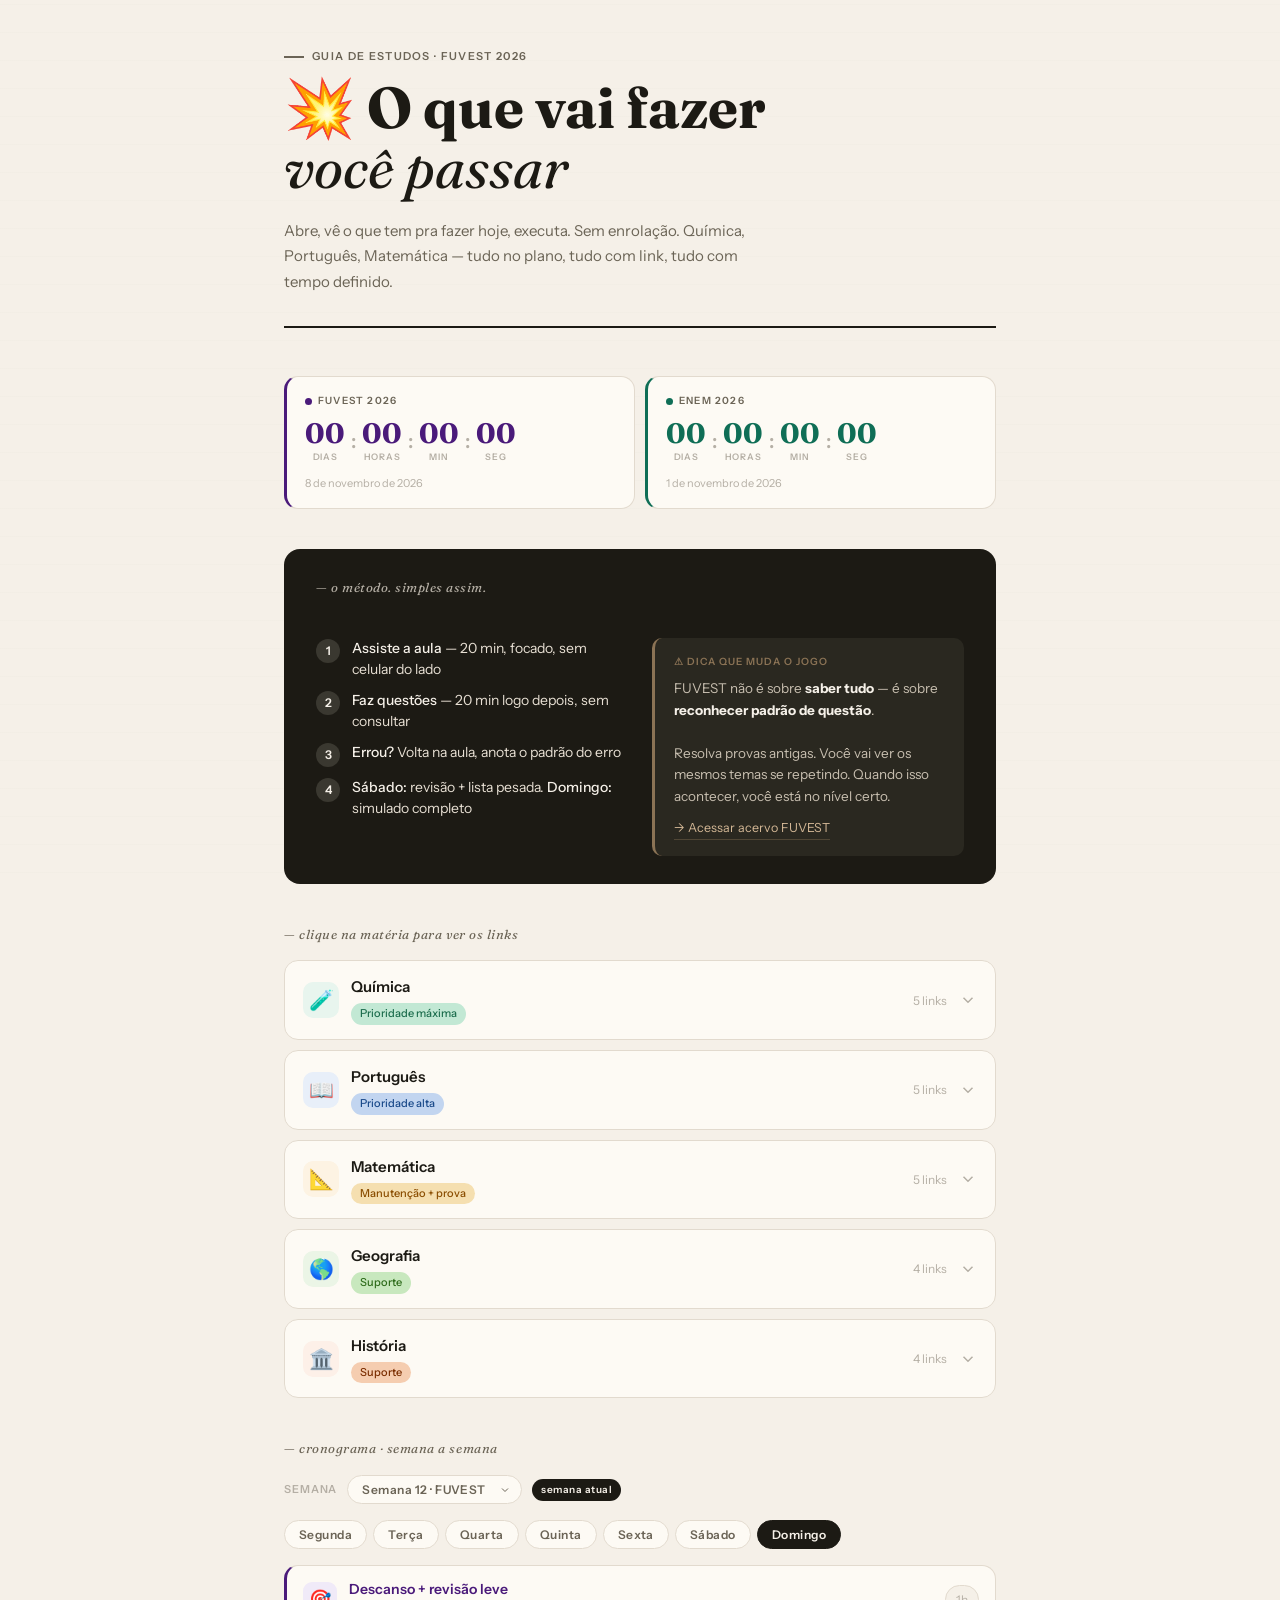
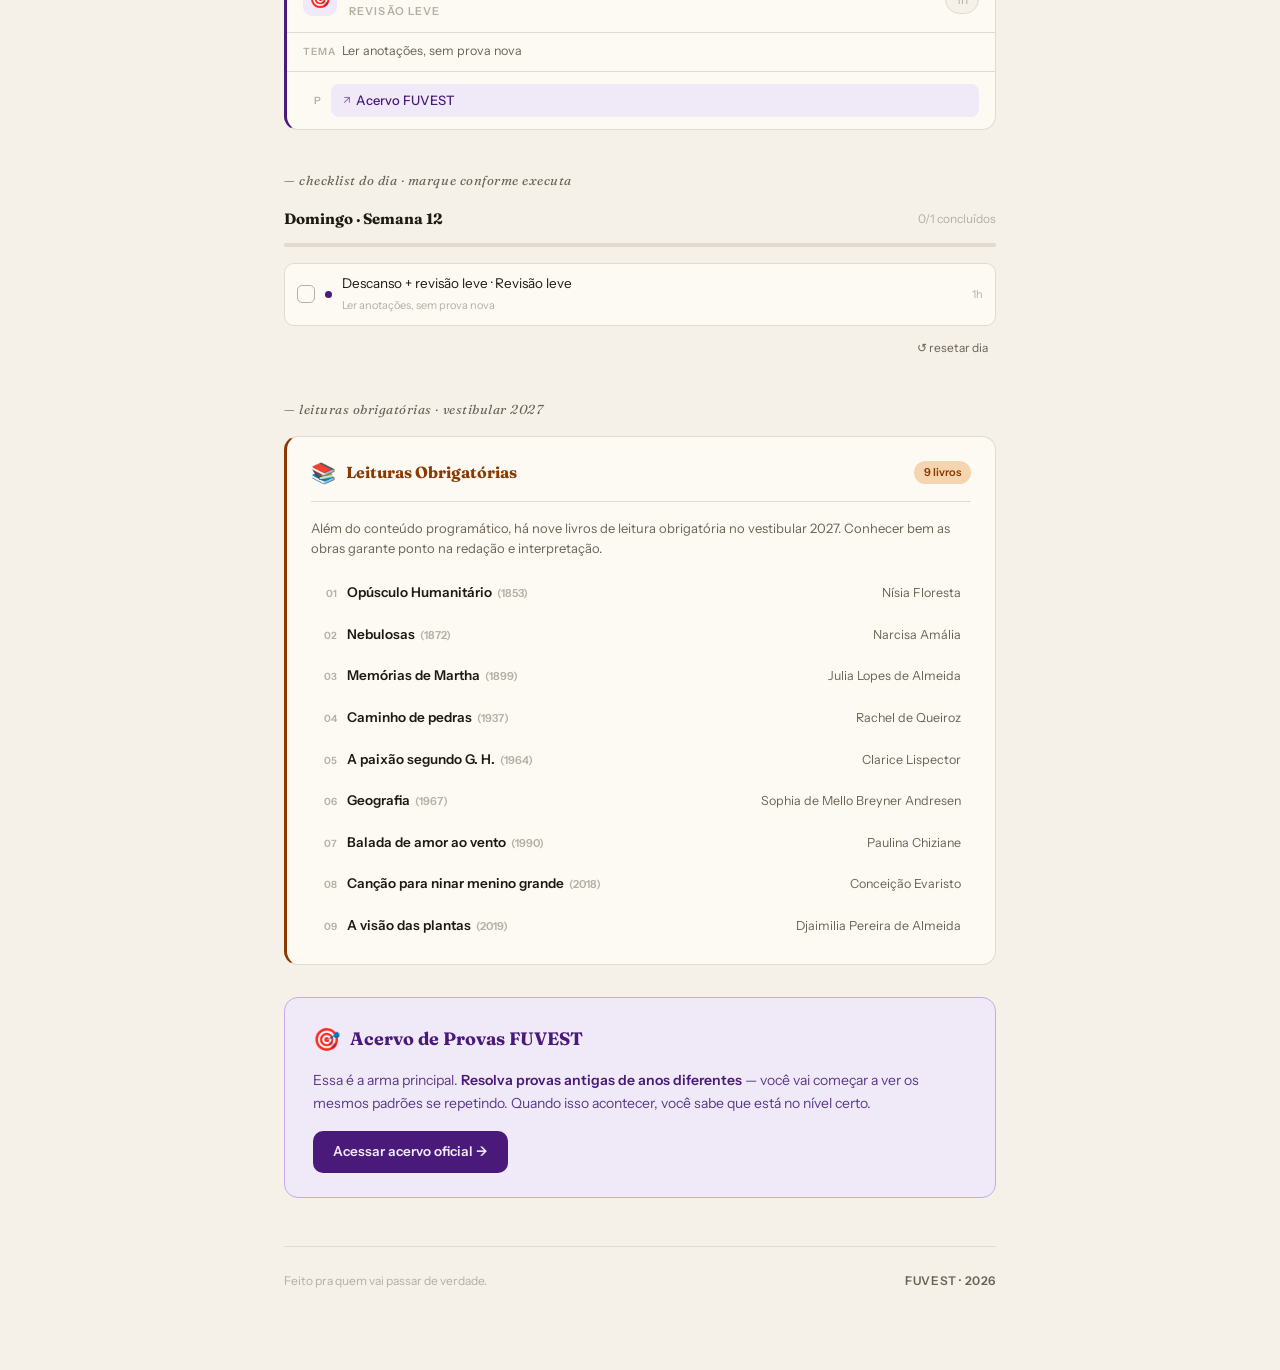
==== commit e9babaf8: "Adicionada folha de estilo principal para layout e estilização - Introduzido um novo arquivo CSS par" ====
--- a/Demo.html
+++ b/Demo.html
@@ -7,913 +7,200 @@
 <link rel="preconnect" href="https://fonts.googleapis.com">
 <link href="https://fonts.googleapis.com/css2?family=Fraunces:ital,wght@0,400;0,700;1,400&family=Instrument+Sans:wght@400;500;600&display=swap" rel="stylesheet">
 <style>
-  *, *::before, *::after { box-sizing: border-box; margin: 0; padding: 0; }
-
-  :root {
-    --cream: #F5F0E8;
-    --ink: #1C1A14;
-    --ink-muted: #6B6456;
-    --ink-faint: #B5AFA5;
-    --paper: #FDFAF4;
-    --rule: #E2DACE;
-
-    --quimica: #1D6E4E;
-    --quimica-bg: #E8F5EE;
-    --quimica-pill: #C2E8D4;
-
-    --portugues: #1A4A8A;
-    --portugues-bg: #E8EFF9;
-    --portugues-pill: #C2D5F0;
-
-    --matematica: #8A4D00;
-    --matematica-bg: #FDF3E3;
-    --matematica-pill: #F5DFB0;
-
-    --geo: #2D6B1A;
-    --geo-bg: #EBF5E6;
-    --geo-pill: #C8E8BE;
-
-    --historia: #7A2D00;
-    --historia-bg: #FDF0E8;
-    --historia-pill: #F5CDB0;
-
-    --fuvest: #4A1A7A;
-    --fuvest-bg: #F0EAF8;
-  }
-
-  html { font-size: 16px; }
-  body {
-    background: var(--cream);
-    color: var(--ink);
-    font-family: 'Instrument Sans', sans-serif;
-    min-height: 100vh;
-    line-height: 1.6;
-  }
-
-  /* PAPER TEXTURE */
-  body::before {
-    content: '';
-    position: fixed;
-    inset: 0;
-    background-image:
-      repeating-linear-gradient(
-        0deg,
-        transparent,
-        transparent 27px,
-        #D8D2C822 28px
-      );
-    pointer-events: none;
-    z-index: 0;
-  }
-
-  .container {
-    max-width: 760px;
-    margin: 0 auto;
-    padding: 3rem 1.5rem 5rem;
-    position: relative;
-    z-index: 1;
-  }
-
-  /* HEADER */
-  .hero {
-    margin-bottom: 3rem;
-    padding-bottom: 2rem;
-    border-bottom: 2px solid var(--ink);
-  }
-
-  .hero-eyebrow {
-    font-family: 'Instrument Sans', sans-serif;
-    font-size: 11px;
-    font-weight: 600;
-    letter-spacing: 0.12em;
-    text-transform: uppercase;
-    color: var(--ink-muted);
-    margin-bottom: 0.75rem;
-    display: flex;
-    align-items: center;
-    gap: 8px;
-  }
-
-  .hero-eyebrow::before {
-    content: '';
-    display: inline-block;
-    width: 20px;
-    height: 2px;
-    background: var(--ink-muted);
-  }
-
-  .hero-title {
-    font-family: 'Fraunces', serif;
-    font-size: clamp(2.2rem, 6vw, 3.6rem);
-    font-weight: 700;
-    line-height: 1.05;
-    color: var(--ink);
-    margin-bottom: 1.2rem;
-  }
-
-  .hero-title em {
-    font-style: italic;
-    font-weight: 400;
-  }
-
-  .hero-desc {
-    font-size: 15px;
-    color: var(--ink-muted);
-    max-width: 500px;
-    line-height: 1.7;
-  }
-
-  /* CONTAGEM REGRESSIVA */
-  .countdown-row {
-    display: grid;
-    grid-template-columns: 1fr 1fr;
-    gap: 10px;
-    margin-bottom: 2.5rem;
-  }
-
-  @media (max-width: 480px) {
-    .countdown-row { grid-template-columns: 1fr; }
-  }
-
-  .countdown-card {
-    background: var(--paper);
-    border: 1px solid var(--rule);
-    border-radius: 14px;
-    padding: 16px 18px;
-    overflow: hidden;
-  }
-
-  .countdown-card.fuvest-cd { border-left: 3px solid var(--fuvest); }
-  .countdown-card.enem-cd   { border-left: 3px solid #0F6E56; }
-
-  .cd-label {
-    font-size: 10px;
-    font-weight: 600;
-    letter-spacing: 0.12em;
-    text-transform: uppercase;
-    color: var(--ink-muted);
-    margin-bottom: 10px;
-    display: flex;
-    align-items: center;
-    gap: 6px;
-  }
-
-  .cd-label-dot {
-    width: 7px;
-    height: 7px;
-    border-radius: 50%;
-  }
-
-  .fuvest-cd .cd-label-dot { background: var(--fuvest); }
-  .enem-cd   .cd-label-dot { background: #0F6E56; }
-
-  .cd-units {
-    display: flex;
-    gap: 6px;
-    align-items: flex-end;
-  }
-
-  .cd-unit { text-align: center; }
-
-  .cd-num {
-    font-family: 'Fraunces', serif;
-    font-size: 28px;
-    font-weight: 700;
-    line-height: 1;
-    display: block;
-    min-width: 36px;
-  }
-
-  .fuvest-cd .cd-num { color: var(--fuvest); }
-  .enem-cd   .cd-num { color: #0F6E56; }
-
-  .cd-unit-label {
-    font-size: 9px;
-    font-weight: 600;
-    letter-spacing: 0.08em;
-    text-transform: uppercase;
-    color: var(--ink-faint);
-    display: block;
-    margin-top: 3px;
-  }
-
-  .cd-sep {
-    font-family: 'Fraunces', serif;
-    font-size: 22px;
-    color: var(--ink-faint);
-    line-height: 1;
-    padding-bottom: 14px;
-  }
-
-  .cd-date {
-    font-size: 11px;
-    color: var(--ink-faint);
-    margin-top: 10px;
-  }
-
-  /* SEÇÃO: COMO USAR */
-  .como-usar {
-    background: var(--ink);
-    color: var(--cream);
-    border-radius: 16px;
-    padding: 1.75rem 2rem;
-    margin-bottom: 2.5rem;
-    display: grid;
-    grid-template-columns: 1fr 1fr;
-    gap: 1.5rem;
-  }
-
-  @media (max-width: 540px) {
-    .como-usar { grid-template-columns: 1fr; }
-  }
-
-  .como-usar-title {
-    font-family: 'Fraunces', serif;
-    font-size: 13px;
-    font-weight: 400;
-    font-style: italic;
-    color: #B5AFA5;
-    margin-bottom: 1rem;
-    letter-spacing: 0.04em;
-    grid-column: 1 / -1;
-  }
-
-  .steps {
-    display: flex;
-    flex-direction: column;
-    gap: 10px;
-  }
-
-  .step {
-    display: flex;
-    align-items: flex-start;
-    gap: 12px;
-  }
-
-  .step-num {
-    width: 24px;
-    height: 24px;
-    border-radius: 50%;
-    background: #3A3830;
-    color: #F5F0E8;
-    font-size: 12px;
-    font-weight: 600;
-    display: flex;
-    align-items: center;
-    justify-content: center;
-    flex-shrink: 0;
-    margin-top: 1px;
-  }
-
-  .step-text {
-    font-size: 14px;
-    color: #E8E0D4;
-    line-height: 1.5;
-  }
-
-  .step-text strong {
-    color: #F5F0E8;
-    font-weight: 500;
-  }
-
-  .dica-box {
-    background: #2A2820;
-    border-radius: 10px;
-    padding: 1rem 1.2rem;
-    border-left: 3px solid #8B7355;
-  }
-
-  .dica-label {
-    font-size: 10px;
-    font-weight: 600;
-    letter-spacing: 0.1em;
-    text-transform: uppercase;
-    color: #8B7355;
-    margin-bottom: 8px;
-  }
-
-  .dica-text {
-    font-size: 13.5px;
-    color: #C8BFB0;
-    line-height: 1.6;
-  }
-
-  .dica-text strong {
-    color: #F5F0E8;
-  }
-
-  .dica-link {
-    display: inline-flex;
-    align-items: center;
-    gap: 4px;
-    margin-top: 10px;
-    font-size: 12.5px;
-    color: #D4B896;
-    text-decoration: none;
-    border-bottom: 1px solid #8B735566;
-    padding-bottom: 1px;
-    transition: color 0.15s;
-  }
-
-  .dica-link:hover { color: #F5F0E8; }
-
-  /* MATÉRIAS */
-  .materias-title {
-    font-family: 'Fraunces', serif;
-    font-size: 13px;
-    font-style: italic;
-    color: var(--ink-muted);
-    margin-bottom: 1rem;
-    letter-spacing: 0.04em;
-  }
-
-  .materia-card {
-    background: var(--paper);
-    border: 1px solid var(--rule);
-    border-radius: 14px;
-    margin-bottom: 10px;
-    overflow: hidden;
-    transition: box-shadow 0.2s;
-  }
-
-  .materia-card:hover {
-    box-shadow: 0 2px 16px rgba(28,26,20,0.07);
-  }
-
-  .materia-header {
-    display: flex;
-    align-items: center;
-    gap: 12px;
-    padding: 14px 18px;
-    cursor: pointer;
-    user-select: none;
-    transition: background 0.15s;
-  }
-
-  .materia-header:hover { background: var(--cream); }
-
-  .m-dot {
-    width: 10px;
-    height: 10px;
-    border-radius: 50%;
-    flex-shrink: 0;
-  }
-
-  .m-icon {
-    font-size: 20px;
-    width: 36px;
-    height: 36px;
-    border-radius: 10px;
-    display: flex;
-    align-items: center;
-    justify-content: center;
-    flex-shrink: 0;
-  }
-
-  .m-info { flex: 1; }
-
-  .m-name {
-    font-weight: 600;
-    font-size: 15px;
-    color: var(--ink);
-    display: block;
-  }
-
-  .m-badge {
-    display: inline-block;
-    font-size: 11px;
-    font-weight: 500;
-    padding: 2px 9px;
-    border-radius: 20px;
-    margin-top: 3px;
-  }
-
-  .m-count {
-    font-size: 12px;
-    color: var(--ink-faint);
-    white-space: nowrap;
-  }
-
-  .m-chevron {
-    width: 18px;
-    height: 18px;
-    color: var(--ink-faint);
-    transition: transform 0.25s ease;
-    flex-shrink: 0;
-  }
-
-  .materia-card.open .m-chevron { transform: rotate(180deg); }
-
-  .materia-body {
-    display: none;
-    padding: 0 18px 16px;
-    border-top: 1px solid var(--rule);
-  }
-
-  .materia-card.open .materia-body { display: block; }
-
-  .section-row {
-    display: grid;
-    grid-template-columns: 1fr 1fr;
-    gap: 1rem;
-    padding-top: 14px;
-  }
-
-  @media (max-width: 500px) {
-    .section-row { grid-template-columns: 1fr; }
-  }
-
-  .col-label {
-    font-size: 10.5px;
-    font-weight: 600;
-    text-transform: uppercase;
-    letter-spacing: 0.1em;
-    color: var(--ink-faint);
-    margin-bottom: 8px;
-  }
-
-  .link-list {
-    list-style: none;
-    display: flex;
-    flex-direction: column;
-    gap: 5px;
-  }
-
-  .link-list a {
-    display: inline-flex;
-    align-items: center;
-    gap: 5px;
-    font-size: 13px;
-    font-weight: 500;
-    text-decoration: none;
-    padding: 5px 11px;
-    border-radius: 8px;
-    transition: all 0.15s;
-    border: 1px solid transparent;
-  }
-
-  .link-list a:hover {
-    border-color: currentColor;
-    opacity: 0.8;
-  }
-
-  .link-list a .arr { font-size: 11px; opacity: 0.6; }
-
-  /* CORES POR MATÉRIA */
-  .q .m-icon { background: var(--quimica-bg); }
-  .q .m-dot { background: var(--quimica); }
-  .q .m-badge { background: var(--quimica-pill); color: var(--quimica); }
-  .q .link-list a { color: var(--quimica); background: var(--quimica-bg); }
-
-  .p .m-icon { background: var(--portugues-bg); }
-  .p .m-dot { background: var(--portugues); }
-  .p .m-badge { background: var(--portugues-pill); color: var(--portugues); }
-  .p .link-list a { color: var(--portugues); background: var(--portugues-bg); }
-
-  .m .m-icon { background: var(--matematica-bg); }
-  .m .m-dot { background: var(--matematica); }
-  .m .m-badge { background: var(--matematica-pill); color: var(--matematica); }
-  .m .link-list a { color: var(--matematica); background: var(--matematica-bg); }
-
-  .g .m-icon { background: var(--geo-bg); }
-  .g .m-dot { background: var(--geo); }
-  .g .m-badge { background: var(--geo-pill); color: var(--geo); }
-  .g .link-list a { color: var(--geo); background: var(--geo-bg); }
-
-  .h .m-icon { background: var(--historia-bg); }
-  .h .m-dot { background: var(--historia); }
-  .h .m-badge { background: var(--historia-pill); color: var(--historia); }
-  .h .link-list a { color: var(--historia); background: var(--historia-bg); }
-
-  /* FUVEST BANNER */
-  .fuvest-banner {
-    margin-top: 2rem;
-    background: var(--fuvest-bg);
-    border: 1px solid #C8A8E8;
-    border-radius: 14px;
-    padding: 1.5rem 1.75rem;
-  }
-
-  .fuvest-header {
-    display: flex;
-    align-items: center;
-    gap: 10px;
-    margin-bottom: 0.75rem;
-  }
-
-  .fuvest-icon {
-    font-size: 22px;
-  }
-
-  .fuvest-title {
-    font-family: 'Fraunces', serif;
-    font-size: 18px;
-    font-weight: 700;
-    color: var(--fuvest);
-  }
-
-  .fuvest-desc {
-    font-size: 14px;
-    color: #5A3A8A;
-    line-height: 1.65;
-    margin-bottom: 1rem;
-  }
-
-  .fuvest-desc strong { color: var(--fuvest); font-weight: 600; }
-
-  .fuvest-cta {
-    display: inline-flex;
-    align-items: center;
-    gap: 7px;
-    background: var(--fuvest);
-    color: #F0EAF8;
-    font-size: 13.5px;
-    font-weight: 600;
-    padding: 10px 20px;
-    border-radius: 10px;
-    text-decoration: none;
-    transition: opacity 0.15s;
-  }
-
-  .fuvest-cta:hover { opacity: 0.85; }
-
-  /* FOOTER */
-  .footer {
-    margin-top: 3rem;
-    padding-top: 1.5rem;
-    border-top: 1px solid var(--rule);
-    display: flex;
-    align-items: center;
-    justify-content: space-between;
-    flex-wrap: wrap;
-    gap: 8px;
-  }
-
-  .footer-text {
-    font-size: 12px;
-    color: var(--ink-faint);
-  }
-
-  .footer-tag {
-    font-size: 12px;
-    font-weight: 600;
-    color: var(--ink-muted);
-    letter-spacing: 0.05em;
-  }
-
-  /* CHECKLIST SEMANAL */
-  .checklist-section {
-    margin-top: 2.5rem;
-    margin-bottom: 2rem;
-  }
-
-  .checklist-section-title {
-    font-family: 'Fraunces', serif;
-    font-size: 13px;
-    font-style: italic;
-    color: var(--ink-muted);
-    margin-bottom: 1rem;
-    letter-spacing: 0.04em;
-  }
-
-  .week-grid {
-    display: grid;
-    grid-template-columns: repeat(3, 1fr);
-    gap: 10px;
-  }
-
-  @media (max-width: 540px) {
-    .week-grid { grid-template-columns: repeat(2, 1fr); }
-  }
-
-  .day-card {
-    background: var(--paper);
-    border: 1px solid var(--rule);
-    border-radius: 12px;
-    overflow: hidden;
-  }
-
-  .day-card.today {
-    border-color: var(--ink);
-    box-shadow: 0 0 0 2px var(--ink);
-  }
-
-  .day-header {
-    display: flex;
-    align-items: center;
-    justify-content: space-between;
-    padding: 10px 14px 8px;
-    border-bottom: 1px solid var(--rule);
-  }
-
-  .day-name {
-    font-size: 12px;
-    font-weight: 600;
-    letter-spacing: 0.08em;
-    text-transform: uppercase;
-    color: var(--ink);
-  }
-
-  .day-card.today .day-name {
-    color: var(--ink);
-  }
-
-  .today-badge {
-    display: none;
-    font-size: 10px;
-    font-weight: 600;
-    background: var(--ink);
-    color: var(--cream);
-    padding: 2px 7px;
-    border-radius: 20px;
-    letter-spacing: 0.05em;
-  }
-
-  .day-card.today .today-badge { display: inline-block; }
-
-  .day-progress {
-    font-size: 10px;
-    color: var(--ink-faint);
-  }
-
-  .day-card.today .day-progress { display: none; }
-
-  .day-tasks {
-    padding: 10px 14px 12px;
-    display: flex;
-    flex-direction: column;
-    gap: 6px;
-  }
-
-  .task-item {
-    display: flex;
-    align-items: center;
-    gap: 8px;
-    cursor: pointer;
-    user-select: none;
-  }
-
-  .task-check {
-    width: 16px;
-    height: 16px;
-    border-radius: 4px;
-    border: 1.5px solid var(--ink-faint);
-    flex-shrink: 0;
-    display: flex;
-    align-items: center;
-    justify-content: center;
-    transition: all 0.15s;
-    background: transparent;
-  }
-
-  .task-item.done .task-check {
-    background: var(--ink);
-    border-color: var(--ink);
-  }
-
-  .task-check-svg {
-    width: 9px;
-    height: 9px;
-    display: none;
-  }
-
-  .task-item.done .task-check-svg { display: block; }
-
-  .task-label {
-    font-size: 13px;
-    color: var(--ink);
-    line-height: 1.4;
-    transition: all 0.15s;
-  }
-
-  .task-item.done .task-label {
-    color: var(--ink-faint);
-    text-decoration: line-through;
-  }
-
-  .task-dot {
-    width: 6px;
-    height: 6px;
-    border-radius: 50%;
-    flex-shrink: 0;
-  }
-
-  .task-dot.q { background: var(--quimica); }
-  .task-dot.p { background: var(--portugues); }
-  .task-dot.m { background: var(--matematica); }
-  .task-dot.g { background: var(--geo); }
-  .task-dot.h { background: var(--historia); }
-
-  .reset-row {
-    display: flex;
-    justify-content: flex-end;
-    margin-top: 10px;
-  }
-
-  .reset-btn {
-    font-size: 12px;
-    color: var(--ink-muted);
-    background: none;
-    border: none;
-    cursor: pointer;
-    padding: 4px 8px;
-    border-radius: 6px;
-    transition: background 0.15s;
-    font-family: 'Instrument Sans', sans-serif;
-  }
-
-  .reset-btn:hover { background: var(--rule); }
-
-  /* ANIMATIONS */
-  @keyframes fadeUp {
-    from { opacity: 0; transform: translateY(12px); }
-    to { opacity: 1; transform: translateY(0); }
-  }
-
-  .hero { animation: fadeUp 0.5s ease both; }
-  .como-usar { animation: fadeUp 0.5s 0.1s ease both; }
-  .materia-card:nth-child(1) { animation: fadeUp 0.5s 0.15s ease both; }
-  .materia-card:nth-child(2) { animation: fadeUp 0.5s 0.2s ease both; }
-  .materia-card:nth-child(3) { animation: fadeUp 0.5s 0.25s ease both; }
-  .materia-card:nth-child(4) { animation: fadeUp 0.5s 0.3s ease both; }
-  .materia-card:nth-child(5) { animation: fadeUp 0.5s 0.35s ease both; }
-  .fuvest-banner { animation: fadeUp 0.5s 0.4s ease both; }
-
-  /* CRONOGRAMA */
-  .cronograma-section {
-    margin-top: 2.5rem;
-    margin-bottom: 2rem;
-  }
-
-  .cronograma-title {
-    font-family: 'Fraunces', serif;
-    font-size: 13px;
-    font-style: italic;
-    color: var(--ink-muted);
-    margin-bottom: 1rem;
-    letter-spacing: 0.04em;
-  }
-
-  .cronograma-tabs {
-    display: flex;
-    gap: 6px;
-    margin-bottom: 1rem;
-    flex-wrap: wrap;
-  }
-
-  .crono-tab {
-    font-family: 'Instrument Sans', sans-serif;
-    font-size: 12px;
-    font-weight: 600;
-    padding: 6px 14px;
-    border-radius: 20px;
-    border: 1.5px solid var(--rule);
-    background: var(--paper);
-    color: var(--ink-muted);
-    cursor: pointer;
-    transition: all 0.15s;
-    letter-spacing: 0.04em;
-  }
-
-  .crono-tab:hover { border-color: var(--ink-muted); color: var(--ink); }
-
-  .crono-tab.active {
-    background: var(--ink);
-    color: var(--cream);
-    border-color: var(--ink);
-  }
-
-  .crono-day { display: none; }
-  .crono-day.active { display: flex; flex-direction: column; gap: 10px; }
-
-  .crono-slot {
-    background: var(--paper);
-    border: 1px solid var(--rule);
-    border-radius: 14px;
-    overflow: hidden;
-  }
-
-  .crono-slot-header {
-    display: flex;
-    align-items: center;
-    gap: 12px;
-    padding: 12px 16px;
-    border-bottom: 1px solid var(--rule);
-  }
-
-  .crono-slot-icon {
-    font-size: 18px;
-    width: 34px;
-    height: 34px;
-    border-radius: 9px;
-    display: flex;
-    align-items: center;
-    justify-content: center;
-    flex-shrink: 0;
-  }
-
-  .crono-slot-info { flex: 1; }
-
-  .crono-slot-materia {
-    font-size: 14px;
-    font-weight: 600;
-    color: var(--ink);
-    display: block;
-  }
-
-  .crono-slot-tipo {
-    font-size: 11px;
-    font-weight: 600;
-    text-transform: uppercase;
-    letter-spacing: 0.1em;
-    color: var(--ink-faint);
-    margin-top: 2px;
-    display: block;
-  }
-
-  .crono-slot-tempo {
-    font-size: 12px;
-    color: var(--ink-faint);
-    white-space: nowrap;
-    background: var(--cream);
-    border: 1px solid var(--rule);
-    padding: 4px 10px;
-    border-radius: 20px;
-  }
-
-  .crono-slot-body {
-    padding: 12px 16px;
-    display: flex;
-    flex-direction: column;
-    gap: 7px;
-  }
-
-  .crono-aula-item {
-    display: flex;
-    align-items: center;
-    gap: 10px;
-  }
-
-  .crono-aula-num {
-    font-size: 10px;
-    font-weight: 600;
-    color: var(--ink-faint);
-    width: 18px;
-    text-align: right;
-    flex-shrink: 0;
-  }
-
-  .crono-aula-link {
-    display: inline-flex;
-    align-items: center;
-    gap: 5px;
-    font-size: 13px;
-    font-weight: 500;
-    text-decoration: none;
-    padding: 5px 11px;
-    border-radius: 8px;
-    border: 1px solid transparent;
-    transition: all 0.15s;
-    flex: 1;
-  }
-
-  .crono-aula-link:hover { border-color: currentColor; opacity: 0.8; }
-
-  .crono-aula-link.placeholder {
-    opacity: 0.45;
-    cursor: default;
-    font-style: italic;
-  }
-
-  .crono-aula-link.placeholder:hover { border-color: transparent; opacity: 0.45; }
-
-  .crono-aula-link .arr { font-size: 11px; opacity: 0.6; }
-
-  /* cores por matéria nos slots */
-  .crono-slot.sq .crono-slot-icon { background: var(--quimica-bg); }
-  .crono-slot.sq .crono-aula-link { color: var(--quimica); background: var(--quimica-bg); }
-  .crono-slot.sq .crono-slot-materia { color: var(--quimica); }
-
-  .crono-slot.sp .crono-slot-icon { background: var(--portugues-bg); }
-  .crono-slot.sp .crono-aula-link { color: var(--portugues); background: var(--portugues-bg); }
-  .crono-slot.sp .crono-slot-materia { color: var(--portugues); }
-
-  .crono-slot.sm .crono-slot-icon { background: var(--matematica-bg); }
-  .crono-slot.sm .crono-aula-link { color: var(--matematica); background: var(--matematica-bg); }
-  .crono-slot.sm .crono-slot-materia { color: var(--matematica); }
-
-  .crono-slot.sg .crono-slot-icon { background: var(--geo-bg); }
-  .crono-slot.sg .crono-aula-link { color: var(--geo); background: var(--geo-bg); }
-  .crono-slot.sg .crono-slot-materia { color: var(--geo); }
-
-  .crono-slot.sh .crono-slot-icon { background: var(--historia-bg); }
-  .crono-slot.sh .crono-aula-link { color: var(--historia); background: var(--historia-bg); }
-  .crono-slot.sh .crono-slot-materia { color: var(--historia); }
-
-  .crono-slot.sr { border-left: 3px solid var(--fuvest); }
-  .crono-slot.sr .crono-slot-icon { background: var(--fuvest-bg); }
-  .crono-slot.sr .crono-aula-link { color: var(--fuvest); background: var(--fuvest-bg); }
-  .crono-slot.sr .crono-slot-materia { color: var(--fuvest); }
+*, *::before, *::after { box-sizing: border-box; margin: 0; padding: 0; }
+
+:root {
+  --cream: #F5F0E8;
+  --ink: #1C1A14;
+  --ink-muted: #6B6456;
+  --ink-faint: #B5AFA5;
+  --paper: #FDFAF4;
+  --rule: #E2DACE;
+  --quimica: #1D6E4E; --quimica-bg: #E8F5EE; --quimica-pill: #C2E8D4;
+  --portugues: #1A4A8A; --portugues-bg: #E8EFF9; --portugues-pill: #C2D5F0;
+  --matematica: #8A4D00; --matematica-bg: #FDF3E3; --matematica-pill: #F5DFB0;
+  --geo: #2D6B1A; --geo-bg: #EBF5E6; --geo-pill: #C8E8BE;
+  --historia: #7A2D00; --historia-bg: #FDF0E8; --historia-pill: #F5CDB0;
+  --fuvest: #4A1A7A; --fuvest-bg: #F0EAF8;
+  --leitura: #8A3A00; --leitura-bg: #FDF3E8; --leitura-pill: #F5D5B0;
+}
+
+html { font-size: 16px; }
+body { background: var(--cream); color: var(--ink); font-family: 'Instrument Sans', sans-serif; min-height: 100vh; line-height: 1.6; }
+body::before { content: ''; position: fixed; inset: 0; background-image: repeating-linear-gradient(0deg, transparent, transparent 27px, #D8D2C822 28px); pointer-events: none; z-index: 0; }
+.container { max-width: 760px; margin: 0 auto; padding: 3rem 1.5rem 5rem; position: relative; z-index: 1; }
+@keyframes fadeUp { from { opacity: 0; transform: translateY(12px); } to { opacity: 1; transform: translateY(0); } }
+
+/* HERO */
+.hero { margin-bottom: 3rem; padding-bottom: 2rem; border-bottom: 2px solid var(--ink); animation: fadeUp 0.5s ease both; }
+.hero-eyebrow { font-size: 11px; font-weight: 600; letter-spacing: 0.12em; text-transform: uppercase; color: var(--ink-muted); margin-bottom: 0.75rem; display: flex; align-items: center; gap: 8px; }
+.hero-eyebrow::before { content: ''; display: inline-block; width: 20px; height: 2px; background: var(--ink-muted); }
+.hero-title { font-family: 'Fraunces', serif; font-size: clamp(2.2rem, 6vw, 3.6rem); font-weight: 700; line-height: 1.05; color: var(--ink); margin-bottom: 1.2rem; }
+.hero-title em { font-style: italic; font-weight: 400; }
+.hero-desc { font-size: 15px; color: var(--ink-muted); max-width: 500px; line-height: 1.7; }
+
+/* COUNTDOWN */
+.countdown-row { display: grid; grid-template-columns: 1fr 1fr; gap: 10px; margin-bottom: 2.5rem; }
+@media (max-width: 480px) { .countdown-row { grid-template-columns: 1fr; } }
+.countdown-card { background: var(--paper); border: 1px solid var(--rule); border-radius: 14px; padding: 16px 18px; }
+.countdown-card.fuvest-cd { border-left: 3px solid var(--fuvest); }
+.countdown-card.enem-cd { border-left: 3px solid #0F6E56; }
+.cd-label { font-size: 10px; font-weight: 600; letter-spacing: 0.12em; text-transform: uppercase; color: var(--ink-muted); margin-bottom: 10px; display: flex; align-items: center; gap: 6px; }
+.cd-label-dot { width: 7px; height: 7px; border-radius: 50%; }
+.fuvest-cd .cd-label-dot { background: var(--fuvest); }
+.enem-cd .cd-label-dot { background: #0F6E56; }
+.cd-units { display: flex; gap: 6px; align-items: flex-end; }
+.cd-unit { text-align: center; }
+.cd-num { font-family: 'Fraunces', serif; font-size: 28px; font-weight: 700; line-height: 1; display: block; min-width: 36px; }
+.fuvest-cd .cd-num { color: var(--fuvest); }
+.enem-cd .cd-num { color: #0F6E56; }
+.cd-unit-label { font-size: 9px; font-weight: 600; letter-spacing: 0.08em; text-transform: uppercase; color: var(--ink-faint); display: block; margin-top: 3px; }
+.cd-sep { font-family: 'Fraunces', serif; font-size: 22px; color: var(--ink-faint); line-height: 1; padding-bottom: 14px; }
+.cd-date { font-size: 11px; color: var(--ink-faint); margin-top: 10px; }
+
+/* COMO USAR */
+.como-usar { background: var(--ink); color: var(--cream); border-radius: 16px; padding: 1.75rem 2rem; margin-bottom: 2.5rem; display: grid; grid-template-columns: 1fr 1fr; gap: 1.5rem; animation: fadeUp 0.5s 0.1s ease both; }
+@media (max-width: 540px) { .como-usar { grid-template-columns: 1fr; } }
+.como-usar-title { font-family: 'Fraunces', serif; font-size: 13px; font-weight: 400; font-style: italic; color: #B5AFA5; margin-bottom: 1rem; letter-spacing: 0.04em; grid-column: 1 / -1; }
+.steps { display: flex; flex-direction: column; gap: 10px; }
+.step { display: flex; align-items: flex-start; gap: 12px; }
+.step-num { width: 24px; height: 24px; border-radius: 50%; background: #3A3830; color: #F5F0E8; font-size: 12px; font-weight: 600; display: flex; align-items: center; justify-content: center; flex-shrink: 0; margin-top: 1px; }
+.step-text { font-size: 14px; color: #E8E0D4; line-height: 1.5; }
+.step-text strong { color: #F5F0E8; font-weight: 500; }
+.dica-box { background: #2A2820; border-radius: 10px; padding: 1rem 1.2rem; border-left: 3px solid #8B7355; }
+.dica-label { font-size: 10px; font-weight: 600; letter-spacing: 0.1em; text-transform: uppercase; color: #8B7355; margin-bottom: 8px; }
+.dica-text { font-size: 13.5px; color: #C8BFB0; line-height: 1.6; }
+.dica-text strong { color: #F5F0E8; }
+.dica-link { display: inline-flex; align-items: center; gap: 4px; margin-top: 10px; font-size: 12.5px; color: #D4B896; text-decoration: none; border-bottom: 1px solid #8B735566; padding-bottom: 1px; transition: color 0.15s; }
+.dica-link:hover { color: #F5F0E8; }
+
+/* MATÉRIAS */
+.materias-title { font-family: 'Fraunces', serif; font-size: 13px; font-style: italic; color: var(--ink-muted); margin-bottom: 1rem; letter-spacing: 0.04em; }
+.materia-card { background: var(--paper); border: 1px solid var(--rule); border-radius: 14px; margin-bottom: 10px; overflow: hidden; transition: box-shadow 0.2s; }
+.materia-card:hover { box-shadow: 0 2px 16px rgba(28,26,20,0.07); }
+.materia-card:nth-child(1) { animation: fadeUp 0.5s 0.15s ease both; }
+.materia-card:nth-child(2) { animation: fadeUp 0.5s 0.20s ease both; }
+.materia-card:nth-child(3) { animation: fadeUp 0.5s 0.25s ease both; }
+.materia-card:nth-child(4) { animation: fadeUp 0.5s 0.30s ease both; }
+.materia-card:nth-child(5) { animation: fadeUp 0.5s 0.35s ease both; }
+.materia-header { display: flex; align-items: center; gap: 12px; padding: 14px 18px; cursor: pointer; user-select: none; transition: background 0.15s; }
+.materia-header:hover { background: var(--cream); }
+.m-icon { font-size: 20px; width: 36px; height: 36px; border-radius: 10px; display: flex; align-items: center; justify-content: center; flex-shrink: 0; }
+.m-info { flex: 1; }
+.m-name { font-weight: 600; font-size: 15px; color: var(--ink); display: block; }
+.m-badge { display: inline-block; font-size: 11px; font-weight: 500; padding: 2px 9px; border-radius: 20px; margin-top: 3px; }
+.m-count { font-size: 12px; color: var(--ink-faint); white-space: nowrap; }
+.m-chevron { width: 18px; height: 18px; color: var(--ink-faint); transition: transform 0.25s ease; flex-shrink: 0; }
+.materia-card.open .m-chevron { transform: rotate(180deg); }
+.materia-body { display: none; padding: 0 18px 16px; border-top: 1px solid var(--rule); }
+.materia-card.open .materia-body { display: block; }
+.section-row { display: grid; grid-template-columns: 1fr 1fr; gap: 1rem; padding-top: 14px; }
+@media (max-width: 500px) { .section-row { grid-template-columns: 1fr; } }
+.col-label { font-size: 10.5px; font-weight: 600; text-transform: uppercase; letter-spacing: 0.1em; color: var(--ink-faint); margin-bottom: 8px; }
+.link-list { list-style: none; display: flex; flex-direction: column; gap: 5px; }
+.link-list a { display: inline-flex; align-items: center; gap: 5px; font-size: 13px; font-weight: 500; text-decoration: none; padding: 5px 11px; border-radius: 8px; transition: all 0.15s; border: 1px solid transparent; }
+.link-list a:hover { border-color: currentColor; opacity: 0.8; }
+.link-list a .arr { font-size: 11px; opacity: 0.6; }
+.q .m-icon { background: var(--quimica-bg); } .q .m-badge { background: var(--quimica-pill); color: var(--quimica); } .q .link-list a { color: var(--quimica); background: var(--quimica-bg); }
+.p .m-icon { background: var(--portugues-bg); } .p .m-badge { background: var(--portugues-pill); color: var(--portugues); } .p .link-list a { color: var(--portugues); background: var(--portugues-bg); }
+.m .m-icon { background: var(--matematica-bg); } .m .m-badge { background: var(--matematica-pill); color: var(--matematica); } .m .link-list a { color: var(--matematica); background: var(--matematica-bg); }
+.g .m-icon { background: var(--geo-bg); } .g .m-badge { background: var(--geo-pill); color: var(--geo); } .g .link-list a { color: var(--geo); background: var(--geo-bg); }
+.h .m-icon { background: var(--historia-bg); } .h .m-badge { background: var(--historia-pill); color: var(--historia); } .h .link-list a { color: var(--historia); background: var(--historia-bg); }
+
+/* CRONOGRAMA */
+.cronograma-section { margin-top: 2.5rem; margin-bottom: 2rem; }
+.cronograma-title { font-family: 'Fraunces', serif; font-size: 13px; font-style: italic; color: var(--ink-muted); margin-bottom: 1rem; letter-spacing: 0.04em; }
+.semana-nav { display: flex; align-items: center; gap: 10px; margin-bottom: 1rem; flex-wrap: wrap; }
+.semana-label { font-size: 11px; font-weight: 600; color: var(--ink-faint); letter-spacing: 0.08em; text-transform: uppercase; }
+.semana-select { font-family: 'Instrument Sans', sans-serif; font-size: 12px; font-weight: 600; padding: 6px 30px 6px 14px; border-radius: 20px; border: 1.5px solid var(--rule); background: var(--paper); color: var(--ink-muted); cursor: pointer; transition: all 0.15s; letter-spacing: 0.04em; appearance: none; -webkit-appearance: none; background-image: url("data:image/svg+xml,%3Csvg xmlns='http://www.w3.org/2000/svg' width='12' height='12' viewBox='0 0 24 24' fill='none' stroke='%236B6456' stroke-width='2'%3E%3Cpolyline points='6 9 12 15 18 9'/%3E%3C/svg%3E"); background-repeat: no-repeat; background-position: right 10px center; background-color: var(--paper); }
+.semana-select:focus { outline: none; border-color: var(--ink); color: var(--ink); }
+.semana-atual-badge { font-size: 10px; font-weight: 600; background: var(--ink); color: var(--cream); padding: 3px 9px; border-radius: 20px; letter-spacing: 0.05em; }
+.cronograma-tabs { display: flex; gap: 6px; margin-bottom: 1rem; flex-wrap: wrap; }
+.crono-tab { font-family: 'Instrument Sans', sans-serif; font-size: 12px; font-weight: 600; padding: 6px 14px; border-radius: 20px; border: 1.5px solid var(--rule); background: var(--paper); color: var(--ink-muted); cursor: pointer; transition: all 0.15s; letter-spacing: 0.04em; }
+.crono-tab:hover { border-color: var(--ink-muted); color: var(--ink); }
+.crono-tab.active { background: var(--ink); color: var(--cream); border-color: var(--ink); }
+.crono-day { display: none; }
+.crono-day.active { display: flex; flex-direction: column; gap: 10px; }
+.crono-slot { background: var(--paper); border: 1px solid var(--rule); border-radius: 14px; overflow: hidden; }
+.crono-slot-header { display: flex; align-items: center; gap: 12px; padding: 12px 16px; border-bottom: 1px solid var(--rule); }
+.crono-slot-icon { font-size: 18px; width: 34px; height: 34px; border-radius: 9px; display: flex; align-items: center; justify-content: center; flex-shrink: 0; }
+.crono-slot-info { flex: 1; }
+.crono-slot-materia { font-size: 14px; font-weight: 600; display: block; }
+.crono-slot-tipo { font-size: 11px; font-weight: 600; text-transform: uppercase; letter-spacing: 0.1em; color: var(--ink-faint); margin-top: 2px; display: block; }
+.crono-slot-tempo { font-size: 12px; color: var(--ink-faint); white-space: nowrap; background: var(--cream); border: 1px solid var(--rule); padding: 4px 10px; border-radius: 20px; }
+.crono-tema { font-size: 12.5px; color: var(--ink-muted); padding: 8px 16px 10px; border-bottom: 1px solid var(--rule); display: flex; gap: 6px; align-items: baseline; }
+.crono-tema-label { font-size: 10px; font-weight: 600; text-transform: uppercase; letter-spacing: 0.1em; color: var(--ink-faint); white-space: nowrap; }
+.crono-slot-body { padding: 12px 16px; display: flex; flex-direction: column; gap: 7px; }
+.crono-aula-item { display: flex; align-items: center; gap: 10px; }
+.crono-aula-num { font-size: 10px; font-weight: 600; color: var(--ink-faint); width: 18px; text-align: right; flex-shrink: 0; }
+.crono-aula-link { display: inline-flex; align-items: center; gap: 5px; font-size: 13px; font-weight: 500; text-decoration: none; padding: 5px 11px; border-radius: 8px; border: 1px solid transparent; transition: all 0.15s; flex: 1; }
+.crono-aula-link:hover { border-color: currentColor; opacity: 0.8; }
+.crono-aula-link.placeholder { opacity: 0.45; cursor: default; font-style: italic; }
+.crono-aula-link.placeholder:hover { border-color: transparent; opacity: 0.45; }
+.crono-aula-link .arr { font-size: 11px; opacity: 0.6; }
+.crono-slot.sq .crono-slot-icon { background: var(--quimica-bg); } .crono-slot.sq .crono-aula-link { color: var(--quimica); background: var(--quimica-bg); } .crono-slot.sq .crono-slot-materia { color: var(--quimica); }
+.crono-slot.sp .crono-slot-icon { background: var(--portugues-bg); } .crono-slot.sp .crono-aula-link { color: var(--portugues); background: var(--portugues-bg); } .crono-slot.sp .crono-slot-materia { color: var(--portugues); }
+.crono-slot.sm .crono-slot-icon { background: var(--matematica-bg); } .crono-slot.sm .crono-aula-link { color: var(--matematica); background: var(--matematica-bg); } .crono-slot.sm .crono-slot-materia { color: var(--matematica); }
+.crono-slot.sg .crono-slot-icon { background: var(--geo-bg); } .crono-slot.sg .crono-aula-link { color: var(--geo); background: var(--geo-bg); } .crono-slot.sg .crono-slot-materia { color: var(--geo); }
+.crono-slot.sh .crono-slot-icon { background: var(--historia-bg); } .crono-slot.sh .crono-aula-link { color: var(--historia); background: var(--historia-bg); } .crono-slot.sh .crono-slot-materia { color: var(--historia); }
+.crono-slot.sr { border-left: 3px solid var(--fuvest); } .crono-slot.sr .crono-slot-icon { background: var(--fuvest-bg); } .crono-slot.sr .crono-aula-link { color: var(--fuvest); background: var(--fuvest-bg); } .crono-slot.sr .crono-slot-materia { color: var(--fuvest); }
+
+/* CHECKLIST */
+.checklist-section { margin-top: 2.5rem; margin-bottom: 2rem; }
+.checklist-section-title { font-family: 'Fraunces', serif; font-size: 13px; font-style: italic; color: var(--ink-muted); margin-bottom: 1rem; letter-spacing: 0.04em; }
+.checklist-day-header { display: flex; align-items: center; justify-content: space-between; margin-bottom: 0.75rem; }
+.checklist-day-title { font-family: 'Fraunces', serif; font-size: 16px; font-weight: 700; color: var(--ink); }
+.checklist-count { font-size: 12px; color: var(--ink-faint); }
+.checklist-progress-bar { height: 4px; background: var(--rule); border-radius: 4px; margin-bottom: 1rem; overflow: hidden; }
+.checklist-progress-fill { height: 100%; background: var(--ink); border-radius: 4px; transition: width 0.3s ease; }
+.checklist-list { display: flex; flex-direction: column; gap: 6px; }
+.cl-item { display: flex; align-items: center; gap: 10px; padding: 9px 12px; background: var(--paper); border: 1px solid var(--rule); border-radius: 10px; cursor: pointer; user-select: none; transition: all 0.15s; }
+.cl-item:hover { background: var(--cream); }
+.cl-item.done { opacity: 0.5; }
+.cl-check { width: 18px; height: 18px; border-radius: 5px; border: 1.5px solid var(--ink-faint); flex-shrink: 0; display: flex; align-items: center; justify-content: center; transition: all 0.15s; background: transparent; }
+.cl-item.done .cl-check { background: var(--ink); border-color: var(--ink); }
+.cl-check-svg { width: 10px; height: 10px; display: none; }
+.cl-item.done .cl-check-svg { display: block; }
+.cl-item.done .cl-label { text-decoration: line-through; color: var(--ink-faint); }
+.cl-dot { width: 7px; height: 7px; border-radius: 50%; flex-shrink: 0; }
+.cl-dot.q { background: var(--quimica); } .cl-dot.p { background: var(--portugues); } .cl-dot.m { background: var(--matematica); } .cl-dot.g { background: var(--geo); } .cl-dot.h { background: var(--historia); } .cl-dot.r { background: var(--fuvest); }
+.cl-label { font-size: 13.5px; color: var(--ink); flex: 1; }
+.cl-tempo { font-size: 11px; color: var(--ink-faint); white-space: nowrap; }
+.reset-btn { font-size: 12px; color: var(--ink-muted); background: none; border: none; cursor: pointer; padding: 4px 8px; border-radius: 6px; transition: background 0.15s; font-family: 'Instrument Sans', sans-serif; }
+.reset-btn:hover { background: var(--rule); }
+
+/* LEITURAS */
+.leituras-section { margin-top: 2.5rem; margin-bottom: 2rem; }
+.leituras-title { font-family: 'Fraunces', serif; font-size: 13px; font-style: italic; color: var(--ink-muted); margin-bottom: 1rem; letter-spacing: 0.04em; }
+.leituras-card { background: var(--paper); border: 1px solid var(--rule); border-left: 3px solid var(--leitura); border-radius: 14px; padding: 1.25rem 1.5rem; }
+.leituras-header { display: flex; align-items: center; gap: 10px; margin-bottom: 1rem; padding-bottom: 0.75rem; border-bottom: 1px solid var(--rule); }
+.leituras-icon { font-size: 20px; }
+.leituras-heading { font-family: 'Fraunces', serif; font-size: 16px; font-weight: 700; color: var(--leitura); }
+.leituras-badge { margin-left: auto; font-size: 11px; font-weight: 600; padding: 3px 10px; border-radius: 20px; background: var(--leitura-pill); color: var(--leitura); }
+.leituras-desc { font-size: 13px; color: var(--ink-muted); margin-bottom: 1rem; line-height: 1.6; }
+.livro-list { list-style: none; display: flex; flex-direction: column; gap: 6px; }
+.livro-item { display: flex; align-items: baseline; gap: 10px; padding: 7px 10px; border-radius: 9px; transition: background 0.15s; }
+.livro-item:hover { background: var(--leitura-bg); }
+.livro-num { font-size: 10px; font-weight: 600; color: var(--ink-faint); width: 16px; text-align: right; flex-shrink: 0; }
+.livro-titulo { font-size: 13.5px; font-weight: 600; color: var(--ink); }
+.livro-ano { font-size: 11px; color: var(--ink-faint); margin-left: 2px; }
+.livro-autor { font-size: 12.5px; color: var(--ink-muted); margin-left: auto; white-space: nowrap; }
+@media (max-width: 560px) { .livro-autor { display: none; } }
+
+/* FUVEST BANNER */
+.fuvest-banner { margin-top: 2rem; background: var(--fuvest-bg); border: 1px solid #C8A8E8; border-radius: 14px; padding: 1.5rem 1.75rem; animation: fadeUp 0.5s 0.4s ease both; }
+.fuvest-header { display: flex; align-items: center; gap: 10px; margin-bottom: 0.75rem; }
+.fuvest-icon { font-size: 22px; }
+.fuvest-title { font-family: 'Fraunces', serif; font-size: 18px; font-weight: 700; color: var(--fuvest); }
+.fuvest-desc { font-size: 14px; color: #5A3A8A; line-height: 1.65; margin-bottom: 1rem; }
+.fuvest-desc strong { color: var(--fuvest); font-weight: 600; }
+.fuvest-cta { display: inline-flex; align-items: center; gap: 7px; background: var(--fuvest); color: #F0EAF8; font-size: 13.5px; font-weight: 600; padding: 10px 20px; border-radius: 10px; text-decoration: none; transition: opacity 0.15s; }
+.fuvest-cta:hover { opacity: 0.85; }
+
+/* FOOTER */
+.footer { margin-top: 3rem; padding-top: 1.5rem; border-top: 1px solid var(--rule); display: flex; align-items: center; justify-content: space-between; flex-wrap: wrap; gap: 8px; }
+.footer-text { font-size: 12px; color: var(--ink-faint); }
+.footer-tag { font-size: 12px; font-weight: 600; color: var(--ink-muted); letter-spacing: 0.05em; }
 </style>
 </head>
 <body>
@@ -921,61 +208,36 @@
 
   <!-- HERO -->
   <header class="hero">
-    <p class="hero-eyebrow">Guia de estudos · FUVEST</p>
+    <p class="hero-eyebrow">Guia de estudos · FUVEST 2026</p>
     <h1 class="hero-title">💥 O que vai fazer<br><em>você passar</em></h1>
-    <p class="hero-desc">Se você seguir isso certinho, você entra em outro nível. Química deixa de ser buraco negro. Português vira padrão. Matemática vira automático. Você começa a reconhecer a FUVEST.</p>
+    <p class="hero-desc">Abre, vê o que tem pra fazer hoje, executa. Sem enrolação. Química, Português, Matemática — tudo no plano, tudo com link, tudo com tempo definido.</p>
   </header>
 
-  <!-- CONTAGEM REGRESSIVA -->
+  <!-- COUNTDOWN -->
   <div class="countdown-row">
     <div class="countdown-card fuvest-cd">
       <div class="cd-label"><span class="cd-label-dot"></span> FUVEST 2026</div>
       <div class="cd-units">
-        <div class="cd-unit">
-          <span class="cd-num" id="fv-days">--</span>
-          <span class="cd-unit-label">dias</span>
-        </div>
+        <div class="cd-unit"><span class="cd-num" id="fv-days">--</span><span class="cd-unit-label">dias</span></div>
         <span class="cd-sep">:</span>
-        <div class="cd-unit">
-          <span class="cd-num" id="fv-hours">--</span>
-          <span class="cd-unit-label">horas</span>
-        </div>
+        <div class="cd-unit"><span class="cd-num" id="fv-hours">--</span><span class="cd-unit-label">horas</span></div>
         <span class="cd-sep">:</span>
-        <div class="cd-unit">
-          <span class="cd-num" id="fv-mins">--</span>
-          <span class="cd-unit-label">min</span>
-        </div>
+        <div class="cd-unit"><span class="cd-num" id="fv-mins">--</span><span class="cd-unit-label">min</span></div>
         <span class="cd-sep">:</span>
-        <div class="cd-unit">
-          <span class="cd-num" id="fv-secs">--</span>
-          <span class="cd-unit-label">seg</span>
-        </div>
+        <div class="cd-unit"><span class="cd-num" id="fv-secs">--</span><span class="cd-unit-label">seg</span></div>
       </div>
       <p class="cd-date">8 de novembro de 2026</p>
     </div>
-
     <div class="countdown-card enem-cd">
       <div class="cd-label"><span class="cd-label-dot"></span> ENEM 2026</div>
       <div class="cd-units">
-        <div class="cd-unit">
-          <span class="cd-num" id="en-days">--</span>
-          <span class="cd-unit-label">dias</span>
-        </div>
+        <div class="cd-unit"><span class="cd-num" id="en-days">--</span><span class="cd-unit-label">dias</span></div>
         <span class="cd-sep">:</span>
-        <div class="cd-unit">
-          <span class="cd-num" id="en-hours">--</span>
-          <span class="cd-unit-label">horas</span>
-        </div>
+        <div class="cd-unit"><span class="cd-num" id="en-hours">--</span><span class="cd-unit-label">horas</span></div>
         <span class="cd-sep">:</span>
-        <div class="cd-unit">
-          <span class="cd-num" id="en-mins">--</span>
-          <span class="cd-unit-label">min</span>
-        </div>
+        <div class="cd-unit"><span class="cd-num" id="en-mins">--</span><span class="cd-unit-label">min</span></div>
         <span class="cd-sep">:</span>
-        <div class="cd-unit">
-          <span class="cd-num" id="en-secs">--</span>
-          <span class="cd-unit-label">seg</span>
-        </div>
+        <div class="cd-unit"><span class="cd-num" id="en-secs">--</span><span class="cd-unit-label">seg</span></div>
       </div>
       <p class="cd-date">1 de novembro de 2026</p>
     </div>
@@ -983,49 +245,29 @@
 
   <!-- COMO USAR -->
   <div class="como-usar">
-    <p class="como-usar-title">— como usar cada matéria</p>
-
+    <p class="como-usar-title">— o método. simples assim.</p>
     <div class="steps">
-      <div class="step">
-        <div class="step-num">1</div>
-        <div class="step-text"><strong>Assiste a aula</strong> — 20 minutos, focado, sem celular no lado</div>
-      </div>
-      <div class="step">
-        <div class="step-num">2</div>
-        <div class="step-text"><strong>Faz questão</strong> — 20 minutos logo depois, sem consultar</div>
-      </div>
-      <div class="step">
-        <div class="step-num">3</div>
-        <div class="step-text"><strong>Errou?</strong> → volta na aula, anota o padrão do erro</div>
-      </div>
-    </div>
-
+      <div class="step"><div class="step-num">1</div><div class="step-text"><strong>Assiste a aula</strong> — 20 min, focado, sem celular do lado</div></div>
+      <div class="step"><div class="step-num">2</div><div class="step-text"><strong>Faz questões</strong> — 20 min logo depois, sem consultar</div></div>
+      <div class="step"><div class="step-num">3</div><div class="step-text"><strong>Errou?</strong> Volta na aula, anota o padrão do erro</div></div>
+      <div class="step"><div class="step-num">4</div><div class="step-text"><strong>Sábado:</strong> revisão + lista pesada. <strong>Domingo:</strong> simulado completo</div></div>
+    </div>
     <div class="dica-box">
       <p class="dica-label">⚠ dica que muda o jogo</p>
-      <p class="dica-text">
-        FUVEST não é sobre <strong>saber tudo</strong> — é sobre <strong>reconhecer padrão de questão</strong>.<br><br>
-        Por isso: faça muito as provas antigas. Você vai ver que os mesmos temas se repetem com variações previsíveis.
-      </p>
-      <a class="dica-link" href="https://vestibulares.fuvest.br/provas" target="_blank">
-        → Acessar provas antigas da FUVEST
-      </a>
+      <p class="dica-text">FUVEST não é sobre <strong>saber tudo</strong> — é sobre <strong>reconhecer padrão de questão</strong>.<br><br>Resolva provas antigas. Você vai ver os mesmos temas se repetindo. Quando isso acontecer, você está no nível certo.</p>
+      <a class="dica-link" href="https://acervo.fuvest.br/" target="_blank">→ Acessar acervo FUVEST</a>
     </div>
   </div>
 
   <!-- MATÉRIAS -->
   <p class="materias-title">— clique na matéria para ver os links</p>
-
   <div class="materias-list">
 
-    <!-- QUÍMICA -->
     <div class="materia-card q" onclick="toggle(this)">
       <div class="materia-header">
         <div class="m-icon">🧪</div>
-        <div class="m-info">
-          <span class="m-name">Química</span>
-          <span class="m-badge">Prioridade máxima</span>
-        </div>
-        <span class="m-count">6 links</span>
+        <div class="m-info"><span class="m-name">Química</span><span class="m-badge">Prioridade máxima</span></div>
+        <span class="m-count">5 links</span>
         <svg class="m-chevron" viewBox="0 0 24 24" fill="none" stroke="currentColor" stroke-width="2"><polyline points="6 9 12 15 18 9"/></svg>
       </div>
       <div class="materia-body">
@@ -1033,32 +275,27 @@
           <div class="section-col">
             <p class="col-label">🎥 Videoaulas</p>
             <ul class="link-list">
-              <li><a href="https://www.youtube.com/@quimicadomonstro" target="_blank"><span class="arr">↗</span> Química do Monstro</a></li>
-              <li><a href="https://www.youtube.com/@ProfessorMichel" target="_blank"><span class="arr">↗</span> Professor Michel</a></li>
-              <li><a href="https://www.youtube.com/@MeSalva" target="_blank"><span class="arr">↗</span> Me Salva</a></li>
+              <li><a href="https://www.youtube.com/@quimicadomonstro/videos" target="_blank"><span class="arr">↗</span> Química do Monstro</a></li>
+              <li><a href="https://www.youtube.com/@ProfessorMichel/videos" target="_blank"><span class="arr">↗</span> Professor Michel</a></li>
+              <li><a href="https://www.youtube.com/@MeSalva/videos" target="_blank"><span class="arr">↗</span> Me Salva</a></li>
             </ul>
           </div>
           <div class="section-col">
             <p class="col-label">📝 Questões</p>
             <ul class="link-list">
-              <li><a href="https://www.estuda.com/questoes/?categoria=quimica" target="_blank"><span class="arr">↗</span> Estuda.com</a></li>
+              <li><a href="https://app.estuda.com/questoes_categorias/?onboarding=questoes" target="_blank"><span class="arr">↗</span> Estuda.com</a></li>
               <li><a href="https://www.qconcursos.com/questoes-de-vestibular/disciplinas/quimica" target="_blank"><span class="arr">↗</span> Qconcursos</a></li>
-              <li><a href="https://vestibulares.fuvest.br/provas" target="_blank"><span class="arr">↗</span> Provas FUVEST</a></li>
             </ul>
           </div>
         </div>
       </div>
     </div>
 
-    <!-- PORTUGUÊS -->
     <div class="materia-card p" onclick="toggle(this)">
       <div class="materia-header">
         <div class="m-icon">📖</div>
-        <div class="m-info">
-          <span class="m-name">Português</span>
-          <span class="m-badge">Prioridade alta</span>
-        </div>
-        <span class="m-count">6 links</span>
+        <div class="m-info"><span class="m-name">Português</span><span class="m-badge">Prioridade alta</span></div>
+        <span class="m-count">5 links</span>
         <svg class="m-chevron" viewBox="0 0 24 24" fill="none" stroke="currentColor" stroke-width="2"><polyline points="6 9 12 15 18 9"/></svg>
       </div>
       <div class="materia-body">
@@ -1066,32 +303,27 @@
           <div class="section-col">
             <p class="col-label">🎥 Videoaulas</p>
             <ul class="link-list">
-              <li><a href="https://www.youtube.com/@noslen" target="_blank"><span class="arr">↗</span> Noslen</a></li>
-              <li><a href="https://www.youtube.com/@portuguescomleticia" target="_blank"><span class="arr">↗</span> Português c/ Letícia</a></li>
-              <li><a href="https://www.youtube.com/@MeSalva" target="_blank"><span class="arr">↗</span> Me Salva</a></li>
+              <li><a href="https://www.youtube.com/@noslen/videos" target="_blank"><span class="arr">↗</span> Noslen</a></li>
+              <li><a href="https://www.youtube.com/@portuguescomleticia/videos" target="_blank"><span class="arr">↗</span> Português c/ Letícia</a></li>
+              <li><a href="https://www.youtube.com/@MeSalva/videos" target="_blank"><span class="arr">↗</span> Me Salva</a></li>
             </ul>
           </div>
           <div class="section-col">
             <p class="col-label">📝 Questões</p>
             <ul class="link-list">
+              <li><a href="https://app.estuda.com/questoes_categorias/?onboarding=questoes" target="_blank"><span class="arr">↗</span> Estuda.com</a></li>
               <li><a href="https://www.qconcursos.com/questoes-de-vestibular/disciplinas/letras-portugues" target="_blank"><span class="arr">↗</span> Qconcursos</a></li>
-              <li><a href="https://www.estuda.com/questoes/?categoria=portugues" target="_blank"><span class="arr">↗</span> Estuda.com</a></li>
-              <li><a href="https://vestibulares.fuvest.br/provas" target="_blank"><span class="arr">↗</span> Provas FUVEST</a></li>
             </ul>
           </div>
         </div>
       </div>
     </div>
 
-    <!-- MATEMÁTICA -->
     <div class="materia-card m" onclick="toggle(this)">
       <div class="materia-header">
         <div class="m-icon">📐</div>
-        <div class="m-info">
-          <span class="m-name">Matemática</span>
-          <span class="m-badge">Manutenção + prova</span>
-        </div>
-        <span class="m-count">6 links</span>
+        <div class="m-info"><span class="m-name">Matemática</span><span class="m-badge">Manutenção + prova</span></div>
+        <span class="m-count">5 links</span>
         <svg class="m-chevron" viewBox="0 0 24 24" fill="none" stroke="currentColor" stroke-width="2"><polyline points="6 9 12 15 18 9"/></svg>
       </div>
       <div class="materia-body">
@@ -1099,31 +331,26 @@
           <div class="section-col">
             <p class="col-label">🎥 Videoaulas</p>
             <ul class="link-list">
-              <li><a href="https://www.youtube.com/@professorferretto" target="_blank"><span class="arr">↗</span> Professor Ferretto</a></li>
-              <li><a href="https://www.youtube.com/@matematicaemexercicios" target="_blank"><span class="arr">↗</span> Matemática em Exercícios</a></li>
-              <li><a href="https://www.youtube.com/@MeSalva" target="_blank"><span class="arr">↗</span> Me Salva</a></li>
+              <li><a href="https://www.youtube.com/@professorferretto/videos" target="_blank"><span class="arr">↗</span> Professor Ferretto</a></li>
+              <li><a href="https://www.youtube.com/@matematicaemexercicios/videos" target="_blank"><span class="arr">↗</span> Matemática em Exercícios</a></li>
+              <li><a href="https://www.youtube.com/@MeSalva/videos" target="_blank"><span class="arr">↗</span> Me Salva</a></li>
             </ul>
           </div>
           <div class="section-col">
             <p class="col-label">📝 Questões</p>
             <ul class="link-list">
-              <li><a href="https://www.estuda.com/questoes/?categoria=matematica" target="_blank"><span class="arr">↗</span> Estuda.com</a></li>
+              <li><a href="https://app.estuda.com/questoes_categorias/?onboarding=questoes" target="_blank"><span class="arr">↗</span> Estuda.com</a></li>
               <li><a href="https://www.qconcursos.com/questoes-de-vestibular/disciplinas/matematica" target="_blank"><span class="arr">↗</span> Qconcursos</a></li>
-              <li><a href="https://vestibulares.fuvest.br/provas" target="_blank"><span class="arr">↗</span> Provas FUVEST</a></li>
             </ul>
           </div>
         </div>
       </div>
     </div>
 
-    <!-- GEOGRAFIA -->
     <div class="materia-card g" onclick="toggle(this)">
       <div class="materia-header">
         <div class="m-icon">🌎</div>
-        <div class="m-info">
-          <span class="m-name">Geografia</span>
-          <span class="m-badge">Suporte</span>
-        </div>
+        <div class="m-info"><span class="m-name">Geografia</span><span class="m-badge">Suporte</span></div>
         <span class="m-count">4 links</span>
         <svg class="m-chevron" viewBox="0 0 24 24" fill="none" stroke="currentColor" stroke-width="2"><polyline points="6 9 12 15 18 9"/></svg>
       </div>
@@ -1132,14 +359,14 @@
           <div class="section-col">
             <p class="col-label">🎥 Videoaulas</p>
             <ul class="link-list">
-              <li><a href="https://www.youtube.com/@geobrasil" target="_blank"><span class="arr">↗</span> Geo Brasil</a></li>
-              <li><a href="https://www.youtube.com/@parabolica" target="_blank"><span class="arr">↗</span> Parabólica</a></li>
+              <li><a href="https://www.youtube.com/@geobrasil/videos" target="_blank"><span class="arr">↗</span> Geo Brasil</a></li>
+              <li><a href="https://www.youtube.com/@parabolica/videos" target="_blank"><span class="arr">↗</span> Parabólica</a></li>
             </ul>
           </div>
           <div class="section-col">
             <p class="col-label">📝 Questões</p>
             <ul class="link-list">
-              <li><a href="https://www.estuda.com/questoes/?categoria=geografia" target="_blank"><span class="arr">↗</span> Estuda.com</a></li>
+              <li><a href="https://app.estuda.com/questoes_categorias/?onboarding=questoes" target="_blank"><span class="arr">↗</span> Estuda.com</a></li>
               <li><a href="https://www.qconcursos.com/questoes-de-vestibular/disciplinas/geografia" target="_blank"><span class="arr">↗</span> Qconcursos</a></li>
             </ul>
           </div>
@@ -1147,14 +374,10 @@
       </div>
     </div>
 
-    <!-- HISTÓRIA -->
     <div class="materia-card h" onclick="toggle(this)">
       <div class="materia-header">
         <div class="m-icon">🏛️</div>
-        <div class="m-info">
-          <span class="m-name">História</span>
-          <span class="m-badge">Suporte</span>
-        </div>
+        <div class="m-info"><span class="m-name">História</span><span class="m-badge">Suporte</span></div>
         <span class="m-count">4 links</span>
         <svg class="m-chevron" viewBox="0 0 24 24" fill="none" stroke="currentColor" stroke-width="2"><polyline points="6 9 12 15 18 9"/></svg>
       </div>
@@ -1163,14 +386,14 @@
           <div class="section-col">
             <p class="col-label">🎥 Videoaulas</p>
             <ul class="link-list">
-              <li><a href="https://www.youtube.com/@parabolica" target="_blank"><span class="arr">↗</span> Parabólica</a></li>
-              <li><a href="https://www.youtube.com/@SeLigaNessaHistoria" target="_blank"><span class="arr">↗</span> Se Liga Nessa História</a></li>
+              <li><a href="https://www.youtube.com/@parabolica/videos" target="_blank"><span class="arr">↗</span> Parabólica</a></li>
+              <li><a href="https://www.youtube.com/@SeLigaNessaHistoria/videos" target="_blank"><span class="arr">↗</span> Se Liga Nessa História</a></li>
             </ul>
           </div>
           <div class="section-col">
             <p class="col-label">📝 Questões</p>
             <ul class="link-list">
-              <li><a href="https://www.estuda.com/questoes/?categoria=historia" target="_blank"><span class="arr">↗</span> Estuda.com</a></li>
+              <li><a href="https://app.estuda.com/questoes_categorias/?onboarding=questoes" target="_blank"><span class="arr">↗</span> Estuda.com</a></li>
               <li><a href="https://www.qconcursos.com/questoes-de-vestibular/disciplinas/historia" target="_blank"><span class="arr">↗</span> Qconcursos</a></li>
             </ul>
           </div>
@@ -1180,368 +403,38 @@
 
   </div>
 
-  <!-- CRONOGRAMA DIÁRIO -->
+  <!-- CRONOGRAMA -->
   <div class="cronograma-section">
-    <p class="cronograma-title">— cronograma de aulas · progressão por dia</p>
-
-    <div class="cronograma-tabs">
-      <button class="crono-tab active" onclick="switchDay('seg', this)">Segunda</button>
-      <button class="crono-tab" onclick="switchDay('ter', this)">Terça</button>
-      <button class="crono-tab" onclick="switchDay('qua', this)">Quarta</button>
-      <button class="crono-tab" onclick="switchDay('qui', this)">Quinta</button>
-      <button class="crono-tab" onclick="switchDay('sex', this)">Sexta</button>
-      <button class="crono-tab" onclick="switchDay('sab', this)">Sábado</button>
-    </div>
-
-    <!-- SEGUNDA -->
-    <div class="crono-day active" id="crono-seg">
-
-      <div class="crono-slot sq">
-        <div class="crono-slot-header">
-          <div class="crono-slot-icon">🧪</div>
-          <div class="crono-slot-info">
-            <span class="crono-slot-materia">Química</span>
-            <span class="crono-slot-tipo">Videoaula</span>
-          </div>
-          <span class="crono-slot-tempo">~20 min</span>
-        </div>
-        <div class="crono-slot-body">
-          <div class="crono-aula-item">
-            <span class="crono-aula-num">A1</span>
-            <a href="#" class="crono-aula-link placeholder"><span class="arr">↗</span> Aula 1 · adicionar link</a>
-          </div>
-        </div>
-      </div>
-
-      <div class="crono-slot sq">
-        <div class="crono-slot-header">
-          <div class="crono-slot-icon">🧪</div>
-          <div class="crono-slot-info">
-            <span class="crono-slot-materia">Química</span>
-            <span class="crono-slot-tipo">Questões</span>
-          </div>
-          <span class="crono-slot-tempo">~20 min</span>
-        </div>
-        <div class="crono-slot-body">
-          <div class="crono-aula-item">
-            <span class="crono-aula-num">Q1</span>
-            <a href="https://www.estuda.com/questoes/?categoria=quimica" target="_blank" class="crono-aula-link"><span class="arr">↗</span> Questões de Química · Estuda.com</a>
-          </div>
-        </div>
-      </div>
-
-      <div class="crono-slot sm">
-        <div class="crono-slot-header">
-          <div class="crono-slot-icon">📐</div>
-          <div class="crono-slot-info">
-            <span class="crono-slot-materia">Matemática</span>
-            <span class="crono-slot-tipo">Questões</span>
-          </div>
-          <span class="crono-slot-tempo">~20 min</span>
-        </div>
-        <div class="crono-slot-body">
-          <div class="crono-aula-item">
-            <span class="crono-aula-num">Q1</span>
-            <a href="https://www.estuda.com/questoes/?categoria=matematica" target="_blank" class="crono-aula-link"><span class="arr">↗</span> Questões de Matemática · Estuda.com</a>
-          </div>
-        </div>
-      </div>
-
-    </div>
-
-    <!-- TERÇA -->
-    <div class="crono-day" id="crono-ter">
-
-      <div class="crono-slot sq">
-        <div class="crono-slot-header">
-          <div class="crono-slot-icon">🧪</div>
-          <div class="crono-slot-info">
-            <span class="crono-slot-materia">Química</span>
-            <span class="crono-slot-tipo">Videoaula</span>
-          </div>
-          <span class="crono-slot-tempo">~20 min</span>
-        </div>
-        <div class="crono-slot-body">
-          <div class="crono-aula-item">
-            <span class="crono-aula-num">A2</span>
-            <a href="#" class="crono-aula-link placeholder"><span class="arr">↗</span> Aula 2 · adicionar link</a>
-          </div>
-        </div>
-      </div>
-
-      <div class="crono-slot sp">
-        <div class="crono-slot-header">
-          <div class="crono-slot-icon">📖</div>
-          <div class="crono-slot-info">
-            <span class="crono-slot-materia">Português</span>
-            <span class="crono-slot-tipo">Videoaula</span>
-          </div>
-          <span class="crono-slot-tempo">~20 min</span>
-        </div>
-        <div class="crono-slot-body">
-          <div class="crono-aula-item">
-            <span class="crono-aula-num">A1</span>
-            <a href="#" class="crono-aula-link placeholder"><span class="arr">↗</span> Aula 1 · adicionar link</a>
-          </div>
-        </div>
-      </div>
-
-      <div class="crono-slot sp">
-        <div class="crono-slot-header">
-          <div class="crono-slot-icon">📖</div>
-          <div class="crono-slot-info">
-            <span class="crono-slot-materia">Português</span>
-            <span class="crono-slot-tipo">Questões</span>
-          </div>
-          <span class="crono-slot-tempo">~20 min</span>
-        </div>
-        <div class="crono-slot-body">
-          <div class="crono-aula-item">
-            <span class="crono-aula-num">Q1</span>
-            <a href="https://www.qconcursos.com/questoes-de-vestibular/disciplinas/letras-portugues" target="_blank" class="crono-aula-link"><span class="arr">↗</span> Questões de Português · Qconcursos</a>
-          </div>
-        </div>
-      </div>
-
-    </div>
-
-    <!-- QUARTA -->
-    <div class="crono-day" id="crono-qua">
-
-      <div class="crono-slot sq">
-        <div class="crono-slot-header">
-          <div class="crono-slot-icon">🧪</div>
-          <div class="crono-slot-info">
-            <span class="crono-slot-materia">Química</span>
-            <span class="crono-slot-tipo">Questões</span>
-          </div>
-          <span class="crono-slot-tempo">~20 min</span>
-        </div>
-        <div class="crono-slot-body">
-          <div class="crono-aula-item">
-            <span class="crono-aula-num">Q2</span>
-            <a href="https://www.qconcursos.com/questoes-de-vestibular/disciplinas/quimica" target="_blank" class="crono-aula-link"><span class="arr">↗</span> Questões de Química · Qconcursos</a>
-          </div>
-        </div>
-      </div>
-
-      <div class="crono-slot sm">
-        <div class="crono-slot-header">
-          <div class="crono-slot-icon">📐</div>
-          <div class="crono-slot-info">
-            <span class="crono-slot-materia">Matemática</span>
-            <span class="crono-slot-tipo">Videoaula</span>
-          </div>
-          <span class="crono-slot-tempo">~20 min</span>
-        </div>
-        <div class="crono-slot-body">
-          <div class="crono-aula-item">
-            <span class="crono-aula-num">A1</span>
-            <a href="#" class="crono-aula-link placeholder"><span class="arr">↗</span> Aula 1 · adicionar link</a>
-          </div>
-        </div>
-      </div>
-
-      <div class="crono-slot sm">
-        <div class="crono-slot-header">
-          <div class="crono-slot-icon">📐</div>
-          <div class="crono-slot-info">
-            <span class="crono-slot-materia">Matemática</span>
-            <span class="crono-slot-tipo">Questões</span>
-          </div>
-          <span class="crono-slot-tempo">~20 min</span>
-        </div>
-        <div class="crono-slot-body">
-          <div class="crono-aula-item">
-            <span class="crono-aula-num">Q2</span>
-            <a href="https://www.qconcursos.com/questoes-de-vestibular/disciplinas/matematica" target="_blank" class="crono-aula-link"><span class="arr">↗</span> Questões de Matemática · Qconcursos</a>
-          </div>
-        </div>
-      </div>
-
-    </div>
-
-    <!-- QUINTA -->
-    <div class="crono-day" id="crono-qui">
-
-      <div class="crono-slot sq">
-        <div class="crono-slot-header">
-          <div class="crono-slot-icon">🧪</div>
-          <div class="crono-slot-info">
-            <span class="crono-slot-materia">Química</span>
-            <span class="crono-slot-tipo">Videoaula</span>
-          </div>
-          <span class="crono-slot-tempo">~20 min</span>
-        </div>
-        <div class="crono-slot-body">
-          <div class="crono-aula-item">
-            <span class="crono-aula-num">A3</span>
-            <a href="#" class="crono-aula-link placeholder"><span class="arr">↗</span> Aula 3 · adicionar link</a>
-          </div>
-        </div>
-      </div>
-
-      <div class="crono-slot sp">
-        <div class="crono-slot-header">
-          <div class="crono-slot-icon">📖</div>
-          <div class="crono-slot-info">
-            <span class="crono-slot-materia">Português</span>
-            <span class="crono-slot-tipo">Questões</span>
-          </div>
-          <span class="crono-slot-tempo">~20 min</span>
-        </div>
-        <div class="crono-slot-body">
-          <div class="crono-aula-item">
-            <span class="crono-aula-num">Q2</span>
-            <a href="https://www.estuda.com/questoes/?categoria=portugues" target="_blank" class="crono-aula-link"><span class="arr">↗</span> Questões de Português · Estuda.com</a>
-          </div>
-        </div>
-      </div>
-
-      <div class="crono-slot sh">
-        <div class="crono-slot-header">
-          <div class="crono-slot-icon">🏛️</div>
-          <div class="crono-slot-info">
-            <span class="crono-slot-materia">História</span>
-            <span class="crono-slot-tipo">Videoaula</span>
-          </div>
-          <span class="crono-slot-tempo">~20 min</span>
-        </div>
-        <div class="crono-slot-body">
-          <div class="crono-aula-item">
-            <span class="crono-aula-num">A1</span>
-            <a href="#" class="crono-aula-link placeholder"><span class="arr">↗</span> Aula 1 · adicionar link</a>
-          </div>
-        </div>
-      </div>
-
-    </div>
-
-    <!-- SEXTA -->
-    <div class="crono-day" id="crono-sex">
-
-      <div class="crono-slot sq">
-        <div class="crono-slot-header">
-          <div class="crono-slot-icon">🧪</div>
-          <div class="crono-slot-info">
-            <span class="crono-slot-materia">Química</span>
-            <span class="crono-slot-tipo">Questões</span>
-          </div>
-          <span class="crono-slot-tempo">~20 min</span>
-        </div>
-        <div class="crono-slot-body">
-          <div class="crono-aula-item">
-            <span class="crono-aula-num">Q3</span>
-            <a href="https://vestibulares.fuvest.br/provas" target="_blank" class="crono-aula-link"><span class="arr">↗</span> Questões FUVEST · Química</a>
-          </div>
-        </div>
-      </div>
-
-      <div class="crono-slot sm">
-        <div class="crono-slot-header">
-          <div class="crono-slot-icon">📐</div>
-          <div class="crono-slot-info">
-            <span class="crono-slot-materia">Matemática</span>
-            <span class="crono-slot-tipo">Questões</span>
-          </div>
-          <span class="crono-slot-tempo">~20 min</span>
-        </div>
-        <div class="crono-slot-body">
-          <div class="crono-aula-item">
-            <span class="crono-aula-num">Q3</span>
-            <a href="https://vestibulares.fuvest.br/provas" target="_blank" class="crono-aula-link"><span class="arr">↗</span> Questões FUVEST · Matemática</a>
-          </div>
-        </div>
-      </div>
-
-      <div class="crono-slot sg">
-        <div class="crono-slot-header">
-          <div class="crono-slot-icon">🌎</div>
-          <div class="crono-slot-info">
-            <span class="crono-slot-materia">Geografia</span>
-            <span class="crono-slot-tipo">Videoaula</span>
-          </div>
-          <span class="crono-slot-tempo">~20 min</span>
-        </div>
-        <div class="crono-slot-body">
-          <div class="crono-aula-item">
-            <span class="crono-aula-num">A1</span>
-            <a href="#" class="crono-aula-link placeholder"><span class="arr">↗</span> Aula 1 · adicionar link</a>
-          </div>
-        </div>
-      </div>
-
-    </div>
-
-    <!-- SÁBADO -->
-    <div class="crono-day" id="crono-sab">
-
-      <div class="crono-slot sr">
-        <div class="crono-slot-header">
-          <div class="crono-slot-icon">🎯</div>
-          <div class="crono-slot-info">
-            <span class="crono-slot-materia">Revisão FUVEST</span>
-            <span class="crono-slot-tipo">Provas antigas</span>
-          </div>
-          <span class="crono-slot-tempo">~40 min</span>
-        </div>
-        <div class="crono-slot-body">
-          <div class="crono-aula-item">
-            <span class="crono-aula-num">P1</span>
-            <a href="https://vestibulares.fuvest.br/provas" target="_blank" class="crono-aula-link"><span class="arr">↗</span> Banco de Provas FUVEST</a>
-          </div>
-        </div>
-      </div>
-
-      <div class="crono-slot sp">
-        <div class="crono-slot-header">
-          <div class="crono-slot-icon">📖</div>
-          <div class="crono-slot-info">
-            <span class="crono-slot-materia">Português</span>
-            <span class="crono-slot-tipo">Interpretação de texto</span>
-          </div>
-          <span class="crono-slot-tempo">~20 min</span>
-        </div>
-        <div class="crono-slot-body">
-          <div class="crono-aula-item">
-            <span class="crono-aula-num">Q3</span>
-            <a href="https://www.estuda.com/questoes/?categoria=portugues" target="_blank" class="crono-aula-link"><span class="arr">↗</span> Interpretação de texto · Estuda.com</a>
-          </div>
-        </div>
-      </div>
-
-      <div class="crono-slot sh">
-        <div class="crono-slot-header">
-          <div class="crono-slot-icon">🏛️🌎</div>
-          <div class="crono-slot-info">
-            <span class="crono-slot-materia">História + Geografia</span>
-            <span class="crono-slot-tipo">Questões</span>
-          </div>
-          <span class="crono-slot-tempo">~20 min</span>
-        </div>
-        <div class="crono-slot-body">
-          <div class="crono-aula-item">
-            <span class="crono-aula-num">Q1</span>
-            <a href="https://www.qconcursos.com/questoes-de-vestibular/disciplinas/historia" target="_blank" class="crono-aula-link"><span class="arr">↗</span> Questões de História · Qconcursos</a>
-          </div>
-          <div class="crono-aula-item">
-            <span class="crono-aula-num">Q1</span>
-            <a href="https://www.qconcursos.com/questoes-de-vestibular/disciplinas/geografia" target="_blank" class="crono-aula-link"><span class="arr">↗</span> Questões de Geografia · Qconcursos</a>
-          </div>
-        </div>
-      </div>
-
-    </div>
+    <p class="cronograma-title">— cronograma · semana a semana</p>
+    <div class="semana-nav">
+      <span class="semana-label">Semana</span>
+      <select class="semana-select" id="semanaSelect" onchange="renderSemana(this.value)"></select>
+      <span class="semana-atual-badge" id="semanaAtualBadge" style="display:none">semana atual</span>
+    </div>
+    <div class="cronograma-tabs" id="cronoTabs"></div>
+    <div id="cronoDays"></div>
   </div>
 
-  <!-- CHECKLIST SEMANAL -->
+  <!-- CHECKLIST -->
   <div class="checklist-section">
-    <p class="checklist-section-title">— checklist diária · seg a sáb</p>
-
-    <div class="week-grid" id="weekGrid"></div>
-
-    <div class="reset-row">
-      <button class="reset-btn" onclick="resetAll()">↺ resetar semana</button>
+    <p class="checklist-section-title">— checklist do dia · marque conforme executa</p>
+    <div id="checklistContainer"></div>
+    <div style="display:flex;justify-content:flex-end;margin-top:10px">
+      <button class="reset-btn" onclick="resetChecklist()">↺ resetar dia</button>
+    </div>
+  </div>
+
+  <!-- LEITURAS -->
+  <div class="leituras-section">
+    <p class="leituras-title">— leituras obrigatórias · vestibular 2027</p>
+    <div class="leituras-card">
+      <div class="leituras-header">
+        <span class="leituras-icon">📚</span>
+        <h2 class="leituras-heading">Leituras Obrigatórias</h2>
+        <span class="leituras-badge">9 livros</span>
+      </div>
+      <p class="leituras-desc">Além do conteúdo programático, há nove livros de leitura obrigatória no vestibular 2027. Conhecer bem as obras garante ponto na redação e interpretação.</p>
+      <ul class="livro-list" id="livroList"></ul>
     </div>
   </div>
 
@@ -1549,195 +442,453 @@
   <div class="fuvest-banner">
     <div class="fuvest-header">
       <span class="fuvest-icon">🎯</span>
-      <h2 class="fuvest-title">Banco de Provas FUVEST</h2>
-    </div>
-    <p class="fuvest-desc">
-      Essa é a arma principal. Faça questão de <strong>resolver provas antigas de anos diferentes</strong> — você vai começar a ver os mesmos padrões se repetindo. Quando isso acontecer, você sabe que está no nível certo.
-    </p>
-    <a class="fuvest-cta" href="https://vestibulares.fuvest.br/provas" target="_blank">
-      Acessar provas antigas →
-    </a>
+      <h2 class="fuvest-title">Acervo de Provas FUVEST</h2>
+    </div>
+    <p class="fuvest-desc">Essa é a arma principal. <strong>Resolva provas antigas de anos diferentes</strong> — você vai começar a ver os mesmos padrões se repetindo. Quando isso acontecer, você sabe que está no nível certo.</p>
+    <a class="fuvest-cta" href="https://acervo.fuvest.br/" target="_blank">Acessar acervo oficial →</a>
   </div>
 
   <!-- FOOTER -->
   <div class="footer">
     <span class="footer-text">Feito pra quem vai passar de verdade.</span>
-    <span class="footer-tag">FUVEST · 2025</span>
+    <span class="footer-tag">FUVEST · 2026</span>
   </div>
 
 </div>
-
 <script>
-  const FUVEST_DATE = new Date('2026-11-08T08:00:00');
-  const ENEM_DATE   = new Date('2026-11-01T08:00:00');
-
-  function pad(n) { return String(n).padStart(2, '0'); }
-
-  function updateCountdown(targetDate, ids) {
-    const diff = targetDate - new Date();
-    if (diff <= 0) {
-      ids.forEach(id => document.getElementById(id).textContent = '00');
-      return;
+// ─── DATAS ───────────────────────────────────────────────────────────
+const FUVEST_DATE = new Date('2026-11-08T08:00:00');
+const ENEM_DATE   = new Date('2026-11-01T08:00:00');
+const INICIO      = new Date('2026-04-13T00:00:00'); // início semana 2
+
+// ─── LEITURAS ────────────────────────────────────────────────────────
+const LEITURAS = [
+  { titulo: 'Opúsculo Humanitário',           ano: '1853', autor: 'Nísia Floresta' },
+  { titulo: 'Nebulosas',                       ano: '1872', autor: 'Narcisa Amália' },
+  { titulo: 'Memórias de Martha',              ano: '1899', autor: 'Julia Lopes de Almeida' },
+  { titulo: 'Caminho de pedras',               ano: '1937', autor: 'Rachel de Queiroz' },
+  { titulo: 'A paixão segundo G. H.',          ano: '1964', autor: 'Clarice Lispector' },
+  { titulo: 'Geografia',                       ano: '1967', autor: 'Sophia de Mello Breyner Andresen' },
+  { titulo: 'Balada de amor ao vento',         ano: '1990', autor: 'Paulina Chiziane' },
+  { titulo: 'Canção para ninar menino grande', ano: '2018', autor: 'Conceição Evaristo' },
+  { titulo: 'A visão das plantas',             ano: '2019', autor: 'Djaimilia Pereira de Almeida' },
+];
+
+// ─── CRONOGRAMA ───────────────────────────────────────────────────────
+// Estrutura: semanas indexadas a partir de 2 (semana 2 = início)
+// Cada semana tem dias: seg, ter, qua, qui, sex, sab, dom
+// Cada dia tem slots: { cls, icon, materia, tipo, tema, tempo, questoes, aulas }
+
+const SEMANAS = [
+  {
+    num: 2, label: 'Semana 2 · 13/04',
+    dias: [
+      { id:'seg', label:'Segunda', slots:[
+        { cls:'sq', icon:'🧪', materia:'Química', tipo:'Videoaula + Exercícios', tema:'Estequiometria (parte 2)', tempo:'40 min', questoes:15, aulas:[{num:'A1',label:'Adicionar link da aula',url:null}] },
+      ]},
+      { id:'ter', label:'Terça', slots:[
+        { cls:'sp', icon:'📖', materia:'Português', tipo:'Videoaula + Exercícios', tema:'Classes gramaticais (substantivo + verbo)', tempo:'30 min', questoes:10, aulas:[{num:'A1',label:'Adicionar link da aula',url:null}] },
+      ]},
+      { id:'qua', label:'Quarta', slots:[
+        { cls:'sm', icon:'📐', materia:'Matemática', tipo:'Videoaula + Exercícios', tema:'Função quadrática', tempo:'40 min', questoes:15, aulas:[{num:'A1',label:'Adicionar link da aula',url:null}] },
+      ]},
+      { id:'qui', label:'Quinta', slots:[
+        { cls:'sq', icon:'🧪', materia:'Química', tipo:'Videoaula + Exercícios', tema:'Ligações químicas', tempo:'30 min', questoes:10, aulas:[{num:'A2',label:'Adicionar link da aula',url:null}] },
+      ]},
+      { id:'sex', label:'Sexta', slots:[
+        { cls:'sg', icon:'🌎', materia:'Geografia', tipo:'Videoaula + Exercícios', tema:'Geografia física', tempo:'30 min', questoes:10, aulas:[{num:'A1',label:'Adicionar link da aula',url:null}] },
+      ]},
+      { id:'sab', label:'Sábado', slots:[
+        { cls:'sq', icon:'🧪', materia:'Química', tipo:'Revisão + Lista', tema:'Estequiometria · revisão geral', tempo:'40 min', questoes:20, aulas:[{num:'Q',label:'Questões de Química · Estuda.com',url:'https://app.estuda.com/questoes_categorias/?onboarding=questoes'}] },
+        { cls:'sp', icon:'📖', materia:'Português', tipo:'Revisão', tema:'Classes gramaticais', tempo:'25 min', questoes:0, aulas:[{num:'Q',label:'Questões de Português · Qconcursos',url:'https://www.qconcursos.com/questoes-de-vestibular/disciplinas/letras-portugues'}] },
+        { cls:'sm', icon:'📐', materia:'Matemática', tipo:'Revisão', tema:'Função quadrática', tempo:'25 min', questoes:0, aulas:[{num:'Q',label:'Questões de Matemática · Estuda.com',url:'https://app.estuda.com/questoes_categorias/?onboarding=questoes'}] },
+      ]},
+      { id:'dom', label:'Domingo', slots:[
+        { cls:'sr', icon:'🎯', materia:'Simulado completo', tipo:'Simulado + correção', tema:'Todas as matérias da semana', tempo:'3h', questoes:0, aulas:[{num:'P',label:'Provas FUVEST · Acervo oficial',url:'https://acervo.fuvest.br/'}] },
+      ]},
+    ],
+  },
+  {
+    num: 3, label: 'Semana 3 · 20/04',
+    dias: [
+      { id:'seg', label:'Segunda', slots:[{ cls:'sq', icon:'🧪', materia:'Química', tipo:'Videoaula + Exercícios', tema:'Ligações químicas (continuação)', tempo:'40 min', questoes:15, aulas:[{num:'A3',label:'Adicionar link da aula',url:null}] }]},
+      { id:'ter', label:'Terça', slots:[{ cls:'sp', icon:'📖', materia:'Português', tipo:'Videoaula + Exercícios', tema:'Classes gramaticais (pronomes)', tempo:'30 min', questoes:10, aulas:[{num:'A2',label:'Adicionar link da aula',url:null}] }]},
+      { id:'qua', label:'Quarta', slots:[{ cls:'sm', icon:'📐', materia:'Matemática', tipo:'Videoaula + Exercícios', tema:'Função quadrática (problemas)', tempo:'40 min', questoes:15, aulas:[{num:'A2',label:'Adicionar link da aula',url:null}] }]},
+      { id:'qui', label:'Quinta', slots:[{ cls:'sq', icon:'🧪', materia:'Química', tipo:'Videoaula + Exercícios', tema:'Soluções', tempo:'30 min', questoes:10, aulas:[{num:'A4',label:'Adicionar link da aula',url:null}] }]},
+      { id:'sex', label:'Sexta', slots:[{ cls:'sh', icon:'🏛️', materia:'História', tipo:'Videoaula + Exercícios', tema:'Brasil Império', tempo:'30 min', questoes:10, aulas:[{num:'A1',label:'Adicionar link da aula',url:null}] }]},
+      { id:'sab', label:'Sábado', slots:[
+        { cls:'sq', icon:'🧪', materia:'Química', tipo:'Revisão + Lista', tema:'Ligações + Soluções', tempo:'40 min', questoes:20, aulas:[{num:'Q',label:'Questões de Química',url:'https://app.estuda.com/questoes_categorias/?onboarding=questoes'}] },
+        { cls:'sp', icon:'📖', materia:'Português', tipo:'Revisão', tema:'Pronomes e classes gramaticais', tempo:'25 min', questoes:0, aulas:[{num:'Q',label:'Questões de Português',url:'https://www.qconcursos.com/questoes-de-vestibular/disciplinas/letras-portugues'}] },
+        { cls:'sm', icon:'📐', materia:'Matemática', tipo:'Revisão', tema:'Função quadrática', tempo:'25 min', questoes:0, aulas:[{num:'Q',label:'Questões de Matemática',url:'https://app.estuda.com/questoes_categorias/?onboarding=questoes'}] },
+      ]},
+      { id:'dom', label:'Domingo', slots:[{ cls:'sr', icon:'🎯', materia:'Simulado', tipo:'Simulado + correção', tema:'Todas as matérias', tempo:'3h', questoes:0, aulas:[{num:'P',label:'Acervo FUVEST',url:'https://acervo.fuvest.br/'}] }]},
+    ],
+  },
+  {
+    num: 4, label: 'Semana 4 · 27/04',
+    dias: [
+      { id:'seg', label:'Segunda', slots:[{ cls:'sq', icon:'🧪', materia:'Química', tipo:'Videoaula + Exercícios', tema:'Soluções (continuação)', tempo:'40 min', questoes:15, aulas:[{num:'A5',label:'Adicionar link da aula',url:null}] }]},
+      { id:'ter', label:'Terça', slots:[{ cls:'sp', icon:'📖', materia:'Português', tipo:'Videoaula + Exercícios', tema:'Concordância verbal', tempo:'30 min', questoes:10, aulas:[{num:'A3',label:'Adicionar link da aula',url:null}] }]},
+      { id:'qua', label:'Quarta', slots:[{ cls:'sm', icon:'📐', materia:'Matemática', tipo:'Videoaula + Exercícios', tema:'Trigonometria (introdução)', tempo:'40 min', questoes:15, aulas:[{num:'A3',label:'Adicionar link da aula',url:null}] }]},
+      { id:'qui', label:'Quinta', slots:[{ cls:'sq', icon:'🧪', materia:'Química', tipo:'Videoaula + Exercícios', tema:'Termoquímica', tempo:'30 min', questoes:10, aulas:[{num:'A6',label:'Adicionar link da aula',url:null}] }]},
+      { id:'sex', label:'Sexta', slots:[{ cls:'sg', icon:'🌎', materia:'Geografia', tipo:'Videoaula + Exercícios', tema:'População', tempo:'30 min', questoes:10, aulas:[{num:'A2',label:'Adicionar link da aula',url:null}] }]},
+      { id:'sab', label:'Sábado', slots:[
+        { cls:'sq', icon:'🧪', materia:'Química', tipo:'Lista pesada', tema:'Soluções + Termoquímica', tempo:'50 min', questoes:25, aulas:[{num:'Q',label:'Questões de Química',url:'https://app.estuda.com/questoes_categorias/?onboarding=questoes'}] },
+        { cls:'sp', icon:'📖', materia:'Português', tipo:'Revisão', tema:'Concordância verbal', tempo:'25 min', questoes:0, aulas:[{num:'Q',label:'Questões de Português',url:'https://www.qconcursos.com/questoes-de-vestibular/disciplinas/letras-portugues'}] },
+        { cls:'sm', icon:'📐', materia:'Matemática', tipo:'Revisão', tema:'Trigonometria', tempo:'25 min', questoes:0, aulas:[{num:'Q',label:'Questões de Matemática',url:'https://app.estuda.com/questoes_categorias/?onboarding=questoes'}] },
+      ]},
+      { id:'dom', label:'Domingo', slots:[{ cls:'sr', icon:'🎯', materia:'Simulado', tipo:'Simulado + correção', tema:'Todas as matérias', tempo:'3h', questoes:0, aulas:[{num:'P',label:'Acervo FUVEST',url:'https://acervo.fuvest.br/'}] }]},
+    ],
+  },
+  {
+    num: 5, label: 'Semana 5 · 04/05',
+    dias: [
+      { id:'seg', label:'Segunda', slots:[{ cls:'sq', icon:'🧪', materia:'Química', tipo:'Videoaula + Exercícios', tema:'Termoquímica (continuação)', tempo:'40 min', questoes:15, aulas:[{num:'A7',label:'Adicionar link da aula',url:null}] }]},
+      { id:'ter', label:'Terça', slots:[{ cls:'sp', icon:'📖', materia:'Português', tipo:'Videoaula + Exercícios', tema:'Concordância nominal', tempo:'30 min', questoes:10, aulas:[{num:'A4',label:'Adicionar link da aula',url:null}] }]},
+      { id:'qua', label:'Quarta', slots:[{ cls:'sm', icon:'📐', materia:'Matemática', tipo:'Videoaula + Exercícios', tema:'Trigonometria', tempo:'40 min', questoes:15, aulas:[{num:'A4',label:'Adicionar link da aula',url:null}] }]},
+      { id:'qui', label:'Quinta', slots:[{ cls:'sh', icon:'🏛️', materia:'História', tipo:'Videoaula + Exercícios', tema:'República', tempo:'30 min', questoes:10, aulas:[{num:'A2',label:'Adicionar link da aula',url:null}] }]},
+      { id:'sex', label:'Sexta', slots:[{ cls:'sq', icon:'🧪', materia:'Química', tipo:'Exercícios + revisão', tema:'Termoquímica', tempo:'30 min', questoes:10, aulas:[{num:'Q',label:'Questões de Química',url:'https://app.estuda.com/questoes_categorias/?onboarding=questoes'}] }]},
+      { id:'sab', label:'Sábado', slots:[
+        { cls:'sq', icon:'🧪', materia:'Química', tipo:'Revisão', tema:'Termoquímica', tempo:'40 min', questoes:20, aulas:[{num:'Q',label:'Questões de Química',url:'https://app.estuda.com/questoes_categorias/?onboarding=questoes'}] },
+        { cls:'sp', icon:'📖', materia:'Português', tipo:'Revisão', tema:'Concordância', tempo:'25 min', questoes:0, aulas:[{num:'Q',label:'Questões de Português',url:'https://www.qconcursos.com/questoes-de-vestibular/disciplinas/letras-portugues'}] },
+        { cls:'sm', icon:'📐', materia:'Matemática', tipo:'Revisão', tema:'Trigonometria', tempo:'25 min', questoes:0, aulas:[{num:'Q',label:'Questões de Matemática',url:'https://app.estuda.com/questoes_categorias/?onboarding=questoes'}] },
+      ]},
+      { id:'dom', label:'Domingo', slots:[{ cls:'sr', icon:'🎯', materia:'Simulado', tipo:'Simulado + correção', tema:'Todas as matérias', tempo:'3h', questoes:0, aulas:[{num:'P',label:'Acervo FUVEST',url:'https://acervo.fuvest.br/'}] }]},
+    ],
+  },
+  {
+    num: 6, label: 'Semana 6 · 11/05',
+    dias: [
+      { id:'seg', label:'Segunda', slots:[{ cls:'sq', icon:'🧪', materia:'Química', tipo:'Videoaula + Exercícios', tema:'Equilíbrio químico', tempo:'40 min', questoes:15, aulas:[{num:'A8',label:'Adicionar link da aula',url:null}] }]},
+      { id:'ter', label:'Terça', slots:[{ cls:'sp', icon:'📖', materia:'Português', tipo:'Videoaula + Exercícios', tema:'Regência', tempo:'30 min', questoes:10, aulas:[{num:'A5',label:'Adicionar link da aula',url:null}] }]},
+      { id:'qua', label:'Quarta', slots:[{ cls:'sm', icon:'📐', materia:'Matemática', tipo:'Videoaula + Exercícios', tema:'Trigonometria (problemas)', tempo:'40 min', questoes:15, aulas:[{num:'A5',label:'Adicionar link da aula',url:null}] }]},
+      { id:'qui', label:'Quinta', slots:[{ cls:'sg', icon:'🌎', materia:'Geografia', tipo:'Videoaula + Exercícios', tema:'Geopolítica', tempo:'30 min', questoes:10, aulas:[{num:'A3',label:'Adicionar link da aula',url:null}] }]},
+      { id:'sex', label:'Sexta', slots:[{ cls:'sq', icon:'🧪', materia:'Química', tipo:'Exercícios', tema:'Equilíbrio químico', tempo:'30 min', questoes:10, aulas:[{num:'Q',label:'Questões de Química',url:'https://app.estuda.com/questoes_categorias/?onboarding=questoes'}] }]},
+      { id:'sab', label:'Sábado', slots:[
+        { cls:'sq', icon:'🧪', materia:'Química', tipo:'Revisão', tema:'Equilíbrio', tempo:'40 min', questoes:20, aulas:[{num:'Q',label:'Questões de Química',url:'https://app.estuda.com/questoes_categorias/?onboarding=questoes'}] },
+        { cls:'sp', icon:'📖', materia:'Português', tipo:'Revisão', tema:'Regência', tempo:'25 min', questoes:0, aulas:[{num:'Q',label:'Questões de Português',url:'https://www.qconcursos.com/questoes-de-vestibular/disciplinas/letras-portugues'}] },
+        { cls:'sm', icon:'📐', materia:'Matemática', tipo:'Revisão', tema:'Trigonometria', tempo:'25 min', questoes:0, aulas:[{num:'Q',label:'Questões de Matemática',url:'https://app.estuda.com/questoes_categorias/?onboarding=questoes'}] },
+      ]},
+      { id:'dom', label:'Domingo', slots:[{ cls:'sr', icon:'🎯', materia:'Simulado', tipo:'Simulado + correção', tema:'Todas as matérias', tempo:'3h', questoes:0, aulas:[{num:'P',label:'Acervo FUVEST',url:'https://acervo.fuvest.br/'}] }]},
+    ],
+  },
+  {
+    num: 7, label: 'Semana 7 · 18/05',
+    dias: [
+      { id:'seg', label:'Segunda', slots:[{ cls:'sq', icon:'🧪', materia:'Química', tipo:'Videoaula + Exercícios', tema:'Equilíbrio (continuação)', tempo:'40 min', questoes:15, aulas:[{num:'A9',label:'Adicionar link da aula',url:null}] }]},
+      { id:'ter', label:'Terça', slots:[{ cls:'sp', icon:'📖', materia:'Português', tipo:'Videoaula + Exercícios', tema:'Regência (continuação)', tempo:'30 min', questoes:10, aulas:[{num:'A6',label:'Adicionar link da aula',url:null}] }]},
+      { id:'qua', label:'Quarta', slots:[{ cls:'sm', icon:'📐', materia:'Matemática', tipo:'Videoaula + Exercícios', tema:'Geometria plana', tempo:'40 min', questoes:15, aulas:[{num:'A6',label:'Adicionar link da aula',url:null}] }]},
+      { id:'qui', label:'Quinta', slots:[{ cls:'sh', icon:'🏛️', materia:'História', tipo:'Videoaula + Exercícios', tema:'História geral', tempo:'30 min', questoes:10, aulas:[{num:'A3',label:'Adicionar link da aula',url:null}] }]},
+      { id:'sex', label:'Sexta', slots:[{ cls:'sq', icon:'🧪', materia:'Química', tipo:'Exercícios', tema:'Equilíbrio', tempo:'30 min', questoes:10, aulas:[{num:'Q',label:'Questões de Química',url:'https://app.estuda.com/questoes_categorias/?onboarding=questoes'}] }]},
+      { id:'sab', label:'Sábado', slots:[
+        { cls:'sq', icon:'🧪', materia:'Química', tipo:'Revisão', tema:'Equilíbrio', tempo:'40 min', questoes:20, aulas:[{num:'Q',label:'Questões',url:'https://app.estuda.com/questoes_categorias/?onboarding=questoes'}] },
+        { cls:'sp', icon:'📖', materia:'Português', tipo:'Revisão', tema:'Regência', tempo:'25 min', questoes:0, aulas:[{num:'Q',label:'Questões',url:'https://www.qconcursos.com/questoes-de-vestibular/disciplinas/letras-portugues'}] },
+        { cls:'sm', icon:'📐', materia:'Matemática', tipo:'Revisão', tema:'Geometria plana', tempo:'25 min', questoes:0, aulas:[{num:'Q',label:'Questões',url:'https://app.estuda.com/questoes_categorias/?onboarding=questoes'}] },
+      ]},
+      { id:'dom', label:'Domingo', slots:[{ cls:'sr', icon:'🎯', materia:'Simulado', tipo:'Simulado + correção', tema:'Todas as matérias', tempo:'3h', questoes:0, aulas:[{num:'P',label:'Acervo FUVEST',url:'https://acervo.fuvest.br/'}] }]},
+    ],
+  },
+  {
+    num: 8, label: 'Semana 8 · 25/05',
+    dias: [
+      { id:'seg', label:'Segunda', slots:[{ cls:'sq', icon:'🧪', materia:'Química', tipo:'Videoaula + Exercícios', tema:'Química orgânica (introdução)', tempo:'40 min', questoes:15, aulas:[{num:'A10',label:'Adicionar link da aula',url:null}] }]},
+      { id:'ter', label:'Terça', slots:[{ cls:'sp', icon:'📖', materia:'Português', tipo:'Videoaula + Exercícios', tema:'Sintaxe', tempo:'30 min', questoes:10, aulas:[{num:'A7',label:'Adicionar link da aula',url:null}] }]},
+      { id:'qua', label:'Quarta', slots:[{ cls:'sm', icon:'📐', materia:'Matemática', tipo:'Videoaula + Exercícios', tema:'Geometria plana (problemas)', tempo:'40 min', questoes:15, aulas:[{num:'A7',label:'Adicionar link da aula',url:null}] }]},
+      { id:'qui', label:'Quinta', slots:[{ cls:'sg', icon:'🌎', materia:'Geografia', tipo:'Videoaula + Exercícios', tema:'Brasil', tempo:'30 min', questoes:10, aulas:[{num:'A4',label:'Adicionar link da aula',url:null}] }]},
+      { id:'sex', label:'Sexta', slots:[{ cls:'sq', icon:'🧪', materia:'Química', tipo:'Exercícios', tema:'Orgânica', tempo:'30 min', questoes:10, aulas:[{num:'Q',label:'Questões de Química',url:'https://app.estuda.com/questoes_categorias/?onboarding=questoes'}] }]},
+      { id:'sab', label:'Sábado', slots:[
+        { cls:'sq', icon:'🧪', materia:'Química', tipo:'Revisão', tema:'Orgânica (intro)', tempo:'40 min', questoes:20, aulas:[{num:'Q',label:'Questões',url:'https://app.estuda.com/questoes_categorias/?onboarding=questoes'}] },
+        { cls:'sp', icon:'📖', materia:'Português', tipo:'Revisão', tema:'Sintaxe', tempo:'25 min', questoes:0, aulas:[{num:'Q',label:'Questões',url:'https://www.qconcursos.com/questoes-de-vestibular/disciplinas/letras-portugues'}] },
+        { cls:'sm', icon:'📐', materia:'Matemática', tipo:'Revisão', tema:'Geometria plana', tempo:'25 min', questoes:0, aulas:[{num:'Q',label:'Questões',url:'https://app.estuda.com/questoes_categorias/?onboarding=questoes'}] },
+      ]},
+      { id:'dom', label:'Domingo', slots:[{ cls:'sr', icon:'🎯', materia:'Simulado', tipo:'Simulado + correção', tema:'Todas as matérias', tempo:'3h', questoes:0, aulas:[{num:'P',label:'Acervo FUVEST',url:'https://acervo.fuvest.br/'}] }]},
+    ],
+  },
+  {
+    num: 9, label: 'Semana 9 · 01/06',
+    dias: [
+      { id:'seg', label:'Segunda', slots:[{ cls:'sq', icon:'🧪', materia:'Química', tipo:'Videoaula + Exercícios', tema:'Orgânica (funções orgânicas)', tempo:'40 min', questoes:15, aulas:[{num:'A11',label:'Adicionar link da aula',url:null}] }]},
+      { id:'ter', label:'Terça', slots:[{ cls:'sp', icon:'📖', materia:'Português', tipo:'Videoaula + Exercícios', tema:'Sintaxe (continuação)', tempo:'30 min', questoes:10, aulas:[{num:'A8',label:'Adicionar link da aula',url:null}] }]},
+      { id:'qua', label:'Quarta', slots:[{ cls:'sm', icon:'📐', materia:'Matemática', tipo:'Videoaula + Exercícios', tema:'Geometria espacial', tempo:'40 min', questoes:15, aulas:[{num:'A8',label:'Adicionar link da aula',url:null}] }]},
+      { id:'qui', label:'Quinta', slots:[{ cls:'sq', icon:'🧪', materia:'Química', tipo:'Exercícios', tema:'Funções orgânicas', tempo:'30 min', questoes:10, aulas:[{num:'Q',label:'Questões de Química',url:'https://app.estuda.com/questoes_categorias/?onboarding=questoes'}] }]},
+      { id:'sex', label:'Sexta', slots:[{ cls:'sm', icon:'📐', materia:'Matemática', tipo:'Exercícios', tema:'Geometria espacial', tempo:'30 min', questoes:10, aulas:[{num:'Q',label:'Questões de Matemática',url:'https://app.estuda.com/questoes_categorias/?onboarding=questoes'}] }]},
+      { id:'sab', label:'Sábado', slots:[
+        { cls:'sq', icon:'🧪', materia:'Química', tipo:'Revisão', tema:'Funções orgânicas', tempo:'40 min', questoes:20, aulas:[{num:'Q',label:'Questões',url:'https://app.estuda.com/questoes_categorias/?onboarding=questoes'}] },
+        { cls:'sp', icon:'📖', materia:'Português', tipo:'Revisão', tema:'Sintaxe', tempo:'25 min', questoes:0, aulas:[{num:'Q',label:'Questões',url:'https://www.qconcursos.com/questoes-de-vestibular/disciplinas/letras-portugues'}] },
+        { cls:'sm', icon:'📐', materia:'Matemática', tipo:'Revisão', tema:'Geometria espacial', tempo:'25 min', questoes:0, aulas:[{num:'Q',label:'Questões',url:'https://app.estuda.com/questoes_categorias/?onboarding=questoes'}] },
+      ]},
+      { id:'dom', label:'Domingo', slots:[{ cls:'sr', icon:'🎯', materia:'Simulado', tipo:'Simulado + correção', tema:'Todas as matérias', tempo:'3h', questoes:0, aulas:[{num:'P',label:'Acervo FUVEST',url:'https://acervo.fuvest.br/'}] }]},
+    ],
+  },
+  {
+    num: 10, label: 'Semana 10 · 08/06',
+    dias: [
+      { id:'seg', label:'Segunda', slots:[{ cls:'sq', icon:'🧪', materia:'Química', tipo:'Videoaula + Exercícios', tema:'Orgânica (reações)', tempo:'40 min', questoes:15, aulas:[{num:'A12',label:'Adicionar link da aula',url:null}] }]},
+      { id:'ter', label:'Terça', slots:[{ cls:'sp', icon:'📖', materia:'Português', tipo:'Revisão geral', tema:'Revisão completa de gramática', tempo:'30 min', questoes:10, aulas:[{num:'Q',label:'Questões de Português',url:'https://www.qconcursos.com/questoes-de-vestibular/disciplinas/letras-portugues'}] }]},
+      { id:'qua', label:'Quarta', slots:[{ cls:'sm', icon:'📐', materia:'Matemática', tipo:'Videoaula + Exercícios', tema:'Geometria espacial (problemas)', tempo:'40 min', questoes:15, aulas:[{num:'A9',label:'Adicionar link da aula',url:null}] }]},
+      { id:'qui', label:'Quinta', slots:[{ cls:'sq', icon:'🧪', materia:'Química', tipo:'Exercícios', tema:'Reações orgânicas', tempo:'30 min', questoes:10, aulas:[{num:'Q',label:'Questões de Química',url:'https://app.estuda.com/questoes_categorias/?onboarding=questoes'}] }]},
+      { id:'sex', label:'Sexta', slots:[{ cls:'sm', icon:'📐', materia:'Matemática', tipo:'Exercícios', tema:'Geometria espacial', tempo:'30 min', questoes:10, aulas:[{num:'Q',label:'Questões de Matemática',url:'https://app.estuda.com/questoes_categorias/?onboarding=questoes'}] }]},
+      { id:'sab', label:'Sábado', slots:[
+        { cls:'sq', icon:'🧪', materia:'Química', tipo:'Revisão', tema:'Orgânica (reações)', tempo:'40 min', questoes:20, aulas:[{num:'Q',label:'Questões',url:'https://app.estuda.com/questoes_categorias/?onboarding=questoes'}] },
+        { cls:'sp', icon:'📖', materia:'Português', tipo:'Revisão', tema:'Revisão geral', tempo:'25 min', questoes:0, aulas:[{num:'Q',label:'Questões',url:'https://www.qconcursos.com/questoes-de-vestibular/disciplinas/letras-portugues'}] },
+        { cls:'sm', icon:'📐', materia:'Matemática', tipo:'Revisão', tema:'Geometria espacial', tempo:'25 min', questoes:0, aulas:[{num:'Q',label:'Questões',url:'https://app.estuda.com/questoes_categorias/?onboarding=questoes'}] },
+      ]},
+      { id:'dom', label:'Domingo', slots:[{ cls:'sr', icon:'🎯', materia:'Simulado', tipo:'Simulado + correção', tema:'Todas as matérias', tempo:'3h', questoes:0, aulas:[{num:'P',label:'Acervo FUVEST',url:'https://acervo.fuvest.br/'}] }]},
+    ],
+  },
+  {
+    num: 11, label: 'Semana 11 · REVISÃO',
+    dias: [
+      { id:'seg', label:'Segunda', slots:[{ cls:'sq', icon:'🧪', materia:'Química', tipo:'Revisão geral', tema:'Todos os temas de Química', tempo:'60 min', questoes:20, aulas:[{num:'Q',label:'Questões de Química · Qconcursos',url:'https://www.qconcursos.com/questoes-de-vestibular/disciplinas/quimica'}] }]},
+      { id:'ter', label:'Terça', slots:[{ cls:'sp', icon:'📖', materia:'Português', tipo:'Revisão geral', tema:'Interpretação + gramática completa', tempo:'45 min', questoes:15, aulas:[{num:'Q',label:'Questões de Português',url:'https://www.qconcursos.com/questoes-de-vestibular/disciplinas/letras-portugues'}] }]},
+      { id:'qua', label:'Quarta', slots:[{ cls:'sm', icon:'📐', materia:'Matemática', tipo:'Revisão geral', tema:'Revisão completa', tempo:'60 min', questoes:20, aulas:[{num:'Q',label:'Questões de Matemática',url:'https://www.qconcursos.com/questoes-de-vestibular/disciplinas/matematica'}] }]},
+      { id:'qui', label:'Quinta', slots:[{ cls:'sg', icon:'🌎', materia:'Geografia + História', tipo:'Revisão geral', tema:'Todos os temas', tempo:'45 min', questoes:15, aulas:[{num:'Q',label:'Questões de Geografia',url:'https://www.qconcursos.com/questoes-de-vestibular/disciplinas/geografia'}] }]},
+      { id:'sex', label:'Sexta', slots:[{ cls:'sr', icon:'🎯', materia:'FUVEST', tipo:'Provas antigas', tema:'Resolver prova completa', tempo:'3h', questoes:0, aulas:[{num:'P',label:'Acervo FUVEST',url:'https://acervo.fuvest.br/'}] }]},
+      { id:'sab', label:'Sábado', slots:[
+        { cls:'sr', icon:'🎯', materia:'FUVEST', tipo:'Provas antigas', tema:'Resolver + corrigir prova completa', tempo:'3h', questoes:0, aulas:[{num:'P',label:'Acervo FUVEST',url:'https://acervo.fuvest.br/'}] },
+      ]},
+      { id:'dom', label:'Domingo', slots:[{ cls:'sr', icon:'🎯', materia:'Simulado final', tipo:'Simulado + correção profunda', tema:'Todas as matérias', tempo:'4h', questoes:0, aulas:[{num:'P',label:'Acervo FUVEST',url:'https://acervo.fuvest.br/'}] }]},
+    ],
+  },
+  {
+    num: 12, label: 'Semana 12 · FUVEST',
+    dias: [
+      { id:'seg', label:'Segunda', slots:[{ cls:'sr', icon:'🎯', materia:'FUVEST', tipo:'Prova completa', tema:'Resolver prova antiga completa', tempo:'3h', questoes:0, aulas:[{num:'P',label:'Acervo FUVEST',url:'https://acervo.fuvest.br/'}] }]},
+      { id:'ter', label:'Terça', slots:[{ cls:'sr', icon:'🎯', materia:'FUVEST', tipo:'Correção', tema:'Corrigir erros da prova de ontem', tempo:'2h', questoes:0, aulas:[{num:'P',label:'Acervo FUVEST',url:'https://acervo.fuvest.br/'}] }]},
+      { id:'qua', label:'Quarta', slots:[{ cls:'sr', icon:'🎯', materia:'FUVEST', tipo:'Prova completa', tema:'Resolver nova prova completa', tempo:'3h', questoes:0, aulas:[{num:'P',label:'Acervo FUVEST',url:'https://acervo.fuvest.br/'}] }]},
+      { id:'qui', label:'Quinta', slots:[{ cls:'sr', icon:'🎯', materia:'FUVEST', tipo:'Revisão de pontos fracos', tema:'Focar nos erros recorrentes', tempo:'2h', questoes:0, aulas:[{num:'P',label:'Acervo FUVEST',url:'https://acervo.fuvest.br/'}] }]},
+      { id:'sex', label:'Sexta', slots:[{ cls:'sr', icon:'🎯', materia:'FUVEST', tipo:'Prova completa', tema:'Mais uma prova antiga', tempo:'3h', questoes:0, aulas:[{num:'P',label:'Acervo FUVEST',url:'https://acervo.fuvest.br/'}] }]},
+      { id:'sab', label:'Sábado', slots:[{ cls:'sr', icon:'🎯', materia:'FUVEST', tipo:'Revisão final da semana', tema:'Consolidar o que errou', tempo:'3h', questoes:0, aulas:[{num:'P',label:'Acervo FUVEST',url:'https://acervo.fuvest.br/'}] }]},
+      { id:'dom', label:'Domingo', slots:[{ cls:'sr', icon:'🎯', materia:'Descanso + revisão leve', tipo:'Revisão leve', tema:'Ler anotações, sem prova nova', tempo:'1h', questoes:0, aulas:[{num:'P',label:'Acervo FUVEST',url:'https://acervo.fuvest.br/'}] }]},
+    ],
+  },
+];
+
+// ─── UTILS ───────────────────────────────────────────────────────────
+function pad(n) { return String(n).padStart(2, '0'); }
+
+function getSemanaAtual() {
+  const hoje = new Date();
+  const diffMs = hoje - INICIO;
+  const diffSemanas = Math.floor(diffMs / (7 * 86400000));
+  const idx = Math.min(Math.max(diffSemanas, 0), SEMANAS.length - 1);
+  return SEMANAS[idx].num;
+}
+
+function getDiaSemana() {
+  // 0=dom,1=seg,2=ter,3=qua,4=qui,5=sex,6=sab
+  const map = ['dom','seg','ter','qua','qui','sex','sab'];
+  return map[new Date().getDay()];
+}
+
+// ─── COUNTDOWN ───────────────────────────────────────────────────────
+function updateCountdown(targetDate, ids) {
+  const diff = targetDate - new Date();
+  if (diff <= 0) { ids.forEach(id => document.getElementById(id).textContent = '00'); return; }
+  const days  = Math.floor(diff / 864e5);
+  const hours = Math.floor((diff % 864e5) / 36e5);
+  const mins  = Math.floor((diff % 36e5) / 6e4);
+  const secs  = Math.floor((diff % 6e4) / 1e3);
+  const [dEl, hEl, mEl, sEl] = ids.map(id => document.getElementById(id));
+  dEl.textContent = days; hEl.textContent = pad(hours); mEl.textContent = pad(mins); sEl.textContent = pad(secs);
+}
+function tickCountdowns() {
+  updateCountdown(FUVEST_DATE, ['fv-days','fv-hours','fv-mins','fv-secs']);
+  updateCountdown(ENEM_DATE,   ['en-days','en-hours','en-mins','en-secs']);
+}
+tickCountdowns();
+setInterval(tickCountdowns, 1000);
+
+// ─── MATÉRIAS TOGGLE ─────────────────────────────────────────────────
+function toggle(card) {
+  const isOpen = card.classList.contains('open');
+  document.querySelectorAll('.materia-card.open').forEach(c => c.classList.remove('open'));
+  if (!isOpen) card.classList.add('open');
+}
+
+// ─── CRONOGRAMA ──────────────────────────────────────────────────────
+let semanaAtiva = null;
+let diaAtivo    = null;
+
+function renderSemana(numSemana) {
+  const semana = SEMANAS.find(s => s.num == numSemana);
+  if (!semana) return;
+  semanaAtiva = semana;
+
+  const atualNum = getSemanaAtual();
+  document.getElementById('semanaAtualBadge').style.display = (semana.num === atualNum) ? 'inline-block' : 'none';
+
+  // Tabs de dias
+  const tabsEl = document.getElementById('cronoTabs');
+  tabsEl.innerHTML = '';
+  semana.dias.forEach(dia => {
+    const btn = document.createElement('button');
+    btn.className = 'crono-tab';
+    btn.textContent = dia.label;
+    btn.dataset.id = dia.id;
+    btn.addEventListener('click', () => renderDia(semana, dia.id));
+    tabsEl.appendChild(btn);
+  });
+
+  // Determina dia a abrir
+  const diaHoje = getDiaSemana();
+  const diaExiste = semana.dias.find(d => d.id === diaHoje);
+  const diaParaAbrir = semana.num === atualNum && diaExiste ? diaHoje : semana.dias[0].id;
+  renderDia(semana, diaParaAbrir);
+}
+
+function renderDia(semana, diaId) {
+  diaAtivo = diaId;
+  document.querySelectorAll('.crono-tab').forEach(b => {
+    b.classList.toggle('active', b.dataset.id === diaId);
+  });
+
+  const dia = semana.dias.find(d => d.id === diaId);
+  const daysEl = document.getElementById('cronoDays');
+  daysEl.innerHTML = '';
+
+  const panel = document.createElement('div');
+  panel.className = 'crono-day active';
+
+  dia.slots.forEach(slot => {
+    const slotEl = document.createElement('div');
+    slotEl.className = 'crono-slot ' + slot.cls;
+
+    const questoesInfo = slot.questoes > 0 ? ` · ${slot.questoes} questões` : '';
+
+    const aulaItems = slot.aulas.map(a => {
+      const isPH = !a.url;
+      return `<div class="crono-aula-item">
+        <span class="crono-aula-num">${a.num}</span>
+        <a href="${a.url || '#'}" class="crono-aula-link${isPH?' placeholder':''}" ${!isPH?'target="_blank"':''}>
+          <span class="arr">↗</span> ${a.label}
+        </a>
+      </div>`;
+    }).join('');
+
+    slotEl.innerHTML = `
+      <div class="crono-slot-header">
+        <div class="crono-slot-icon">${slot.icon}</div>
+        <div class="crono-slot-info">
+          <span class="crono-slot-materia">${slot.materia}</span>
+          <span class="crono-slot-tipo">${slot.tipo}${questoesInfo}</span>
+        </div>
+        <span class="crono-slot-tempo">${slot.tempo}</span>
+      </div>
+      <div class="crono-tema">
+        <span class="crono-tema-label">Tema</span>
+        ${slot.tema}
+      </div>
+      <div class="crono-slot-body">${aulaItems}</div>`;
+    panel.appendChild(slotEl);
+  });
+
+  daysEl.appendChild(panel);
+  renderChecklist(semana, dia);
+}
+
+// ─── CHECKLIST ───────────────────────────────────────────────────────
+const CL_KEY   = 'fuvest-cl-v2';
+const CL_DATE  = 'fuvest-cl-date';
+
+function loadCL() {
+  const saved = localStorage.getItem(CL_DATE);
+  const today = new Date().toDateString();
+  if (saved !== today) { localStorage.setItem(CL_DATE, today); localStorage.removeItem(CL_KEY); return {}; }
+  try { return JSON.parse(localStorage.getItem(CL_KEY)) || {}; } catch { return {}; }
+}
+
+function saveCL(state) { localStorage.setItem(CL_KEY, JSON.stringify(state)); }
+
+function renderChecklist(semana, dia) {
+  const container = document.getElementById('checklistContainer');
+  const state = loadCL();
+
+  // Gera tarefas a partir dos slots do dia
+  const tasks = [];
+  dia.slots.forEach((slot, si) => {
+    const dotCls = slot.cls === 'sq' ? 'q' : slot.cls === 'sp' ? 'p' : slot.cls === 'sm' ? 'm' : slot.cls === 'sg' ? 'g' : slot.cls === 'sh' ? 'h' : 'r';
+    tasks.push({ id:`${semana.num}-${dia.id}-${si}-aula`, label:`${slot.materia} · ${slot.tipo}`, sub: slot.tema, tempo: slot.tempo, dot: dotCls });
+    if (slot.questoes > 0) {
+      tasks.push({ id:`${semana.num}-${dia.id}-${si}-q`, label:`${slot.materia} · Resolver ${slot.questoes} questões`, sub: '', tempo: '~20 min', dot: dotCls });
     }
-    const days  = Math.floor(diff / 864e5);
-    const hours = Math.floor((diff % 864e5) / 36e5);
-    const mins  = Math.floor((diff % 36e5)  / 6e4);
-    const secs  = Math.floor((diff % 6e4)   / 1e3);
-    const [dEl, hEl, mEl, sEl] = ids.map(id => document.getElementById(id));
-    dEl.textContent = days;
-    hEl.textContent = pad(hours);
-    mEl.textContent = pad(mins);
-    sEl.textContent = pad(secs);
+  });
+
+  const done  = tasks.filter(t => state[t.id]).length;
+  const total = tasks.length;
+  const pct   = total > 0 ? Math.round((done/total)*100) : 0;
+
+  container.innerHTML = `
+    <div style="display:flex;align-items:center;justify-content:space-between;margin-bottom:0.75rem">
+      <span style="font-family:'Fraunces',serif;font-size:15px;font-weight:700;color:var(--ink)">${dia.label} · ${semana.label.split('·')[0].trim()}</span>
+      <span style="font-size:12px;color:var(--ink-faint)">${done}/${total} concluídos</span>
+    </div>
+    <div class="checklist-progress-bar"><div class="checklist-progress-fill" style="width:${pct}%"></div></div>
+    <div class="checklist-list" id="clList"></div>`;
+
+  const list = document.getElementById('clList');
+  tasks.forEach(task => {
+    const isDone = !!state[task.id];
+    const item = document.createElement('div');
+    item.className = 'cl-item' + (isDone ? ' done' : '');
+    item.innerHTML = `
+      <div class="cl-check">
+        <svg class="cl-check-svg" viewBox="0 0 10 8" fill="none">
+          <polyline points="1,4 3.5,6.5 9,1" stroke="#F5F0E8" stroke-width="1.8" stroke-linecap="round" stroke-linejoin="round"/>
+        </svg>
+      </div>
+      <div class="cl-dot ${task.dot}"></div>
+      <span class="cl-label">${task.label}${task.sub ? `<br><span style="font-size:11px;color:var(--ink-faint)">${task.sub}</span>` : ''}</span>
+      <span class="cl-tempo">${task.tempo}</span>`;
+    item.addEventListener('click', () => {
+      const s = loadCL();
+      s[task.id] = !s[task.id];
+      saveCL(s);
+      renderChecklist(semana, dia);
+    });
+    list.appendChild(item);
+  });
+}
+
+function resetChecklist() {
+  localStorage.removeItem(CL_KEY);
+  if (semanaAtiva && diaAtivo) {
+    const dia = semanaAtiva.dias.find(d => d.id === diaAtivo);
+    if (dia) renderChecklist(semanaAtiva, dia);
   }
-
-  function tickCountdowns() {
-    updateCountdown(FUVEST_DATE, ['fv-days','fv-hours','fv-mins','fv-secs']);
-    updateCountdown(ENEM_DATE,   ['en-days','en-hours','en-mins','en-secs']);
-  }
-
-  function switchDay(id, btn) {
-    document.querySelectorAll('.crono-day').forEach(d => d.classList.remove('active'));
-    document.querySelectorAll('.crono-tab').forEach(b => b.classList.remove('active'));
-    document.getElementById('crono-' + id).classList.add('active');
-    btn.classList.add('active');
-  }
-
-  // Abre o dia atual automaticamente
-  const DAY_MAP = ['sab', 'seg', 'ter', 'qua', 'qui', 'sex', 'sab'];
-  const todayKey = DAY_MAP[new Date().getDay()];
-  const todayTab = document.querySelector(`.crono-tab[onclick*="'${todayKey}'"]`);
-  if (todayTab) {
-    document.querySelectorAll('.crono-day').forEach(d => d.classList.remove('active'));
-    document.querySelectorAll('.crono-tab').forEach(b => b.classList.remove('active'));
-    document.getElementById('crono-' + todayKey).classList.add('active');
-    todayTab.classList.add('active');
-  }
-
-  tickCountdowns();
-  setInterval(tickCountdowns, 1000);
-
-  function toggle(card) {
-    const isOpen = card.classList.contains('open');
-    document.querySelectorAll('.materia-card.open').forEach(c => c.classList.remove('open'));
-    if (!isOpen) card.classList.add('open');
-  }
-
-  const SCHEDULE = [
-    { day: 'Segunda', tasks: [
-      { label: 'Química · videoaula', dot: 'q' },
-      { label: 'Química · questões', dot: 'q' },
-      { label: 'Matemática · questões', dot: 'm' },
-    ]},
-    { day: 'Terça', tasks: [
-      { label: 'Química · videoaula', dot: 'q' },
-      { label: 'Português · videoaula', dot: 'p' },
-      { label: 'Português · questões', dot: 'p' },
-    ]},
-    { day: 'Quarta', tasks: [
-      { label: 'Química · questões', dot: 'q' },
-      { label: 'Matemática · videoaula', dot: 'm' },
-      { label: 'Matemática · questões', dot: 'm' },
-    ]},
-    { day: 'Quinta', tasks: [
-      { label: 'Química · videoaula', dot: 'q' },
-      { label: 'Português · questões', dot: 'p' },
-      { label: 'História · videoaula', dot: 'h' },
-    ]},
-    { day: 'Sexta', tasks: [
-      { label: 'Química · questões', dot: 'q' },
-      { label: 'Matemática · questões', dot: 'm' },
-      { label: 'Geografia · videoaula', dot: 'g' },
-    ]},
-    { day: 'Sábado', tasks: [
-      { label: 'Revisão FUVEST · provas antigas', dot: 'q' },
-      { label: 'Português · interpretação', dot: 'p' },
-      { label: 'História + Geo · questões', dot: 'h' },
-    ]},
-  ];
-
-  const STORAGE_KEY = 'fuvest-checklist-v1';
-  const DATE_KEY = 'fuvest-checklist-date';
-
-  function getTodayDow() {
-    const d = new Date().getDay();
-    return d === 0 ? -1 : d - 1;
-  }
-
-  function loadState() {
-    const savedDate = localStorage.getItem(DATE_KEY);
-    const today = new Date().toDateString();
-    if (savedDate !== today) {
-      localStorage.setItem(DATE_KEY, today);
-      localStorage.removeItem(STORAGE_KEY);
-      return {};
-    }
-    try { return JSON.parse(localStorage.getItem(STORAGE_KEY)) || {}; } catch { return {}; }
-  }
-
-  function saveState(state) {
-    localStorage.setItem(STORAGE_KEY, JSON.stringify(state));
-  }
-
-  function renderWeek() {
-    const grid = document.getElementById('weekGrid');
-    grid.innerHTML = '';
-    const state = loadState();
-    const todayDow = getTodayDow();
-
-    SCHEDULE.forEach((dayObj, di) => {
-      const isToday = di === todayDow;
-      const total = dayObj.tasks.length;
-      const done = dayObj.tasks.filter((_, ti) => state[`${di}-${ti}`]).length;
-
-      const card = document.createElement('div');
-      card.className = 'day-card' + (isToday ? ' today' : '');
-
-      const header = document.createElement('div');
-      header.className = 'day-header';
-      header.innerHTML = `
-        <span class="day-name">${dayObj.day}</span>
-        <span class="today-badge">hoje</span>
-        <span class="day-progress">${done}/${total}</span>
-      `;
-      card.appendChild(header);
-
-      const tasksDiv = document.createElement('div');
-      tasksDiv.className = 'day-tasks';
-
-      dayObj.tasks.forEach((task, ti) => {
-        const isDone = !!state[`${di}-${ti}`];
-        const item = document.createElement('div');
-        item.className = 'task-item' + (isDone ? ' done' : '');
-        item.innerHTML = `
-          <div class="task-check">
-            <svg class="task-check-svg" viewBox="0 0 10 8" fill="none">
-              <polyline points="1,4 3.5,6.5 9,1" stroke="#F5F0E8" stroke-width="1.8" stroke-linecap="round" stroke-linejoin="round"/>
-            </svg>
-          </div>
-          <div class="task-dot ${task.dot}"></div>
-          <span class="task-label">${task.label}</span>
-        `;
-        item.addEventListener('click', () => {
-          const s = loadState();
-          const key = `${di}-${ti}`;
-          s[key] = !s[key];
-          saveState(s);
-          renderWeek();
-        });
-        tasksDiv.appendChild(item);
-      });
-
-      card.appendChild(tasksDiv);
-      grid.appendChild(card);
-    });
-  }
-
-  function resetAll() {
-    localStorage.removeItem(STORAGE_KEY);
-    renderWeek();
-  }
-
-  renderWeek();
+}
+
+// ─── SEMANA SELECT ───────────────────────────────────────────────────
+function buildSemanaSelect() {
+  const sel = document.getElementById('semanaSelect');
+  const atualNum = getSemanaAtual();
+  SEMANAS.forEach(s => {
+    const opt = document.createElement('option');
+    opt.value = s.num;
+    opt.textContent = s.label;
+    if (s.num === atualNum) opt.selected = true;
+    sel.appendChild(opt);
+  });
+  renderSemana(atualNum);
+}
+
+// ─── LEITURAS ────────────────────────────────────────────────────────
+function buildLeituras() {
+  const list = document.getElementById('livroList');
+  LEITURAS.forEach((l, i) => {
+    const li = document.createElement('li');
+    li.className = 'livro-item';
+    li.innerHTML = `
+      <span class="livro-num">${String(i+1).padStart(2,'0')}</span>
+      <span class="livro-titulo">${l.titulo} <span class="livro-ano">(${l.ano})</span></span>
+      <span class="livro-autor">${l.autor}</span>`;
+    list.appendChild(li);
+  });
+}
+
+// ─── INIT ────────────────────────────────────────────────────────────
+buildSemanaSelect();
+buildLeituras();
 </script>
 </body>
 </html>
